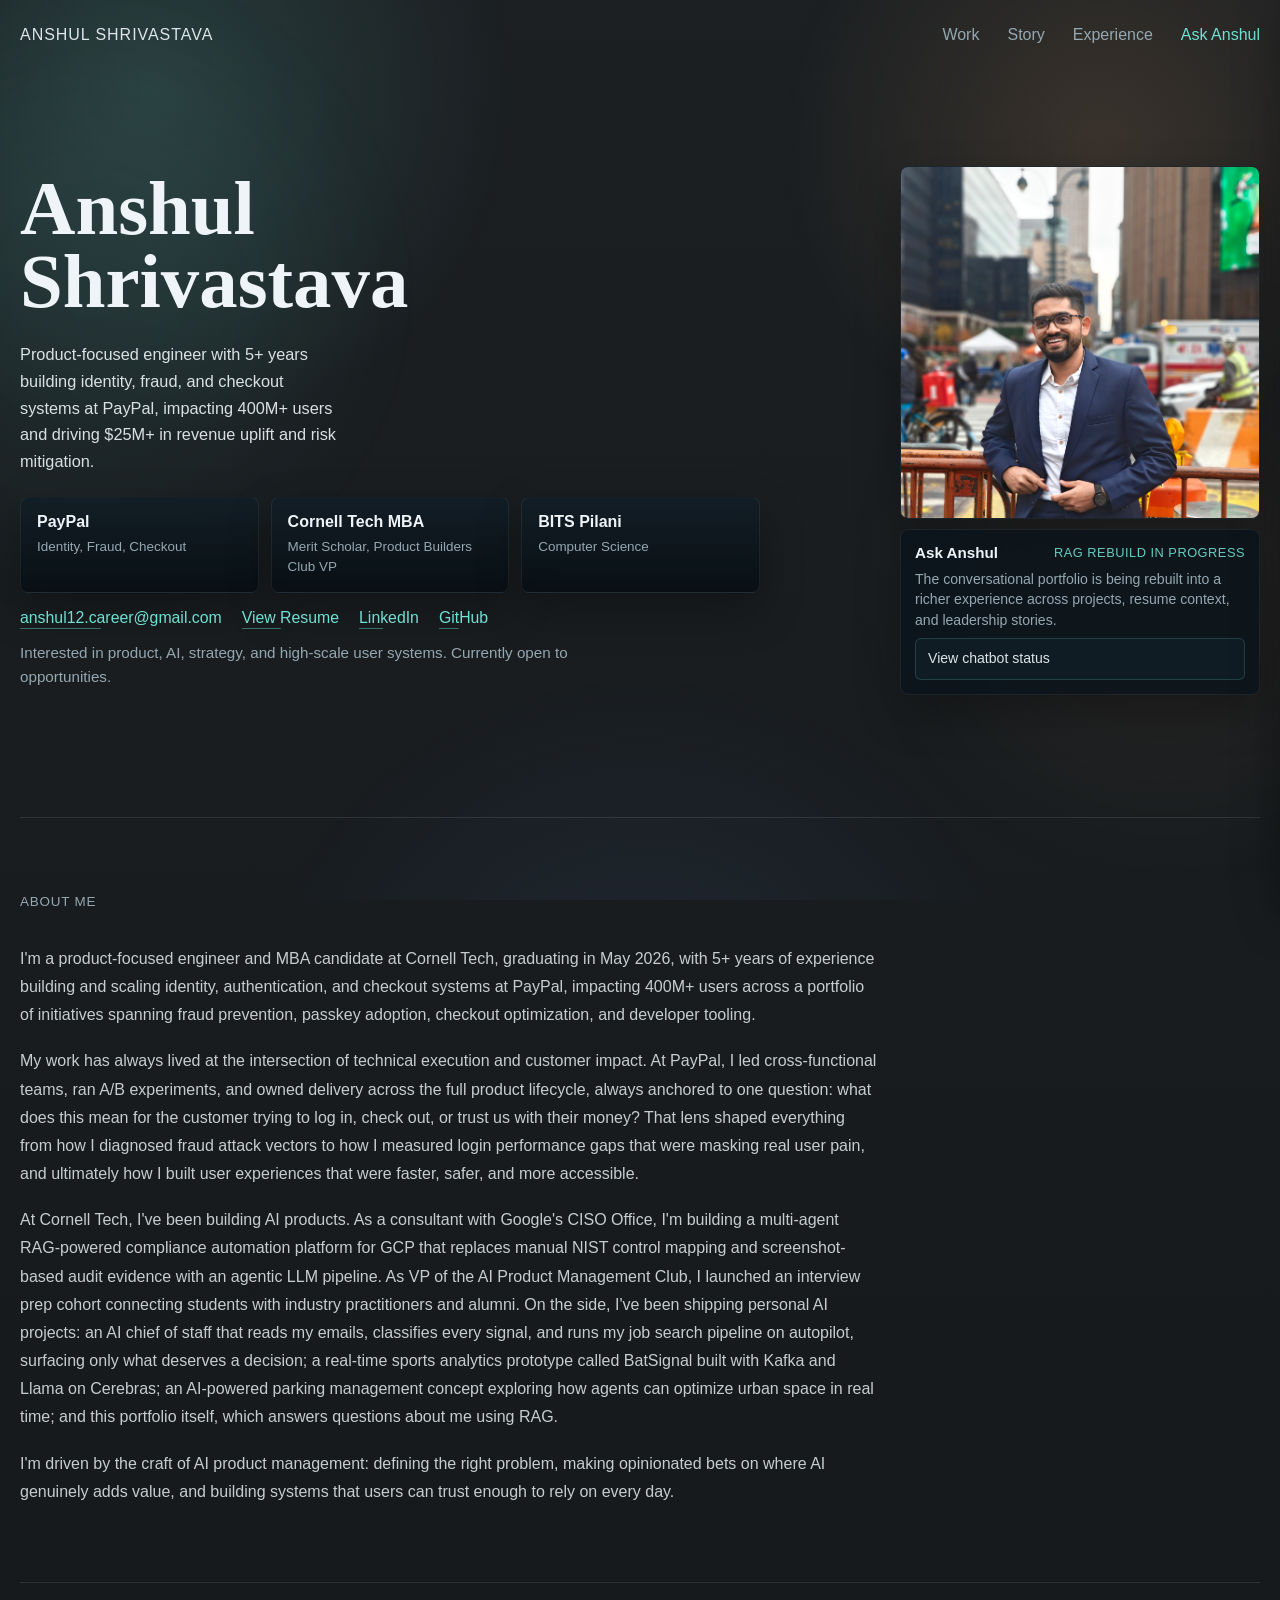
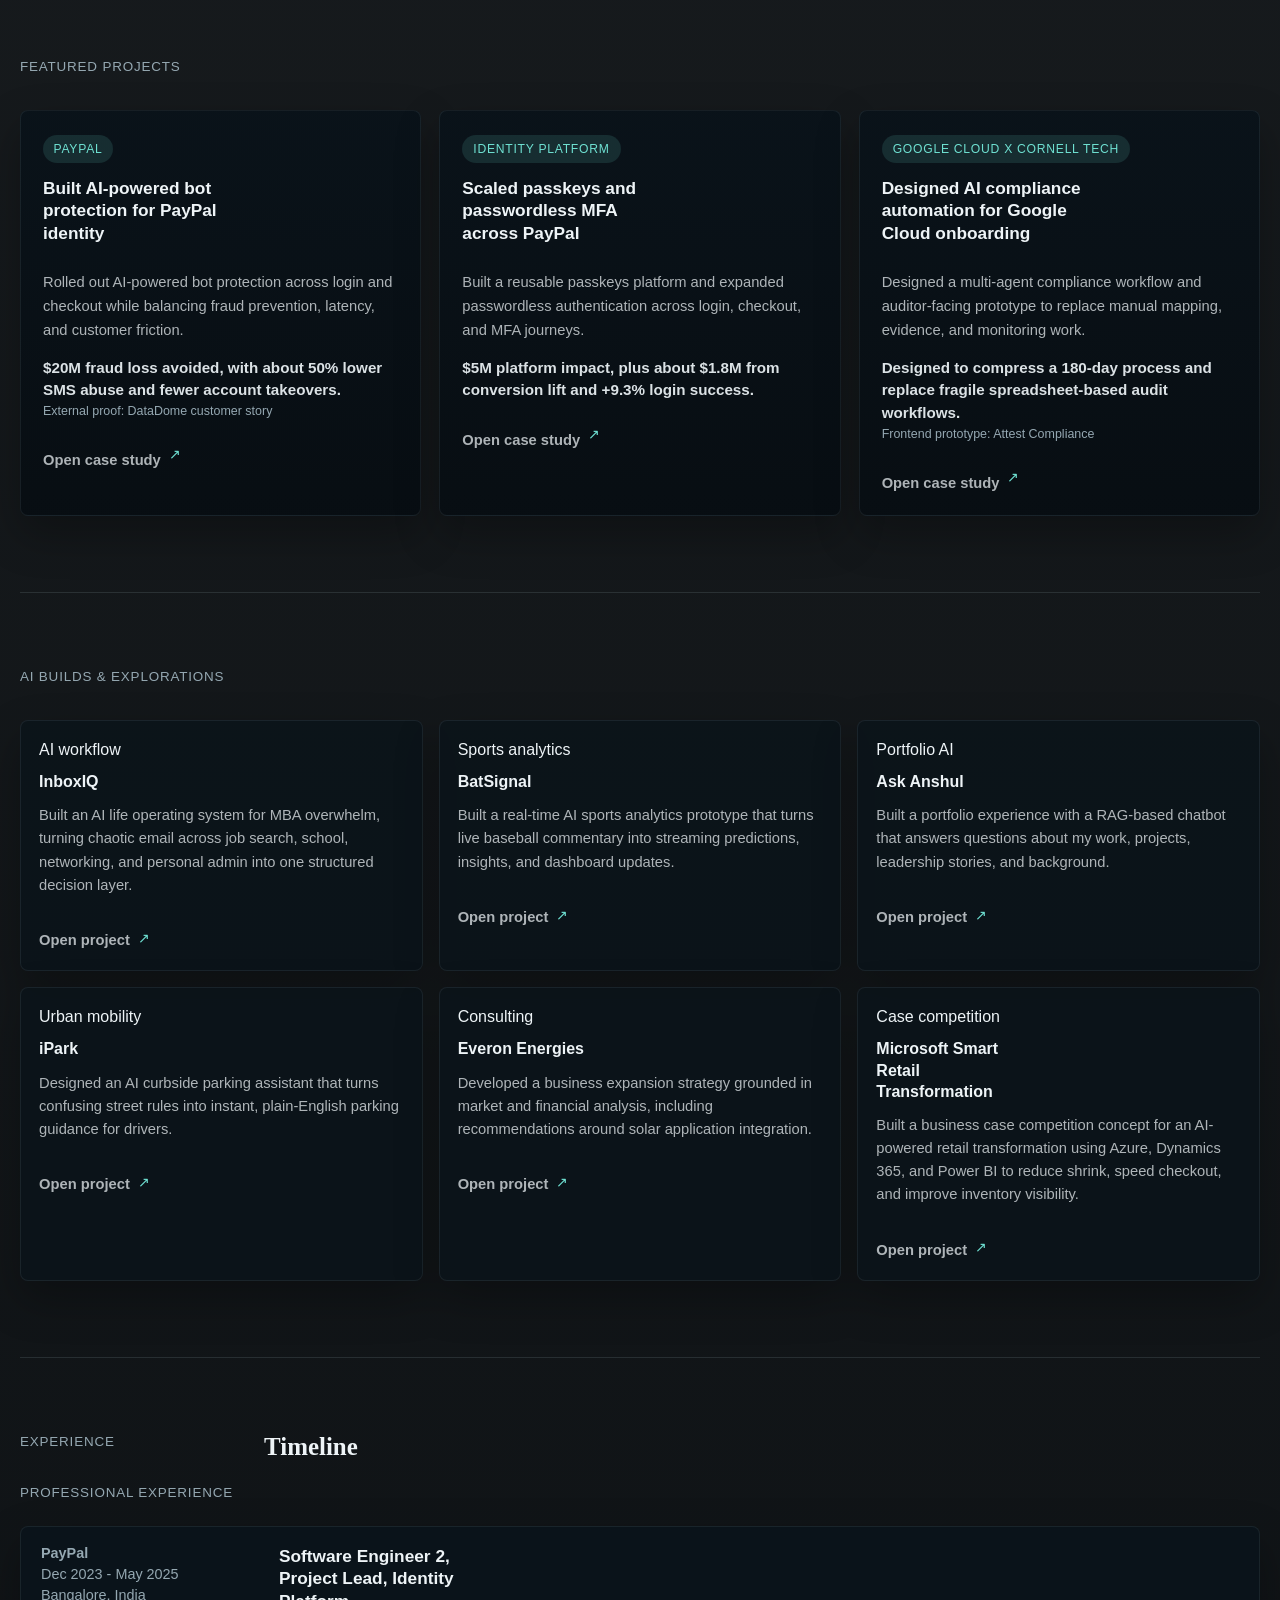
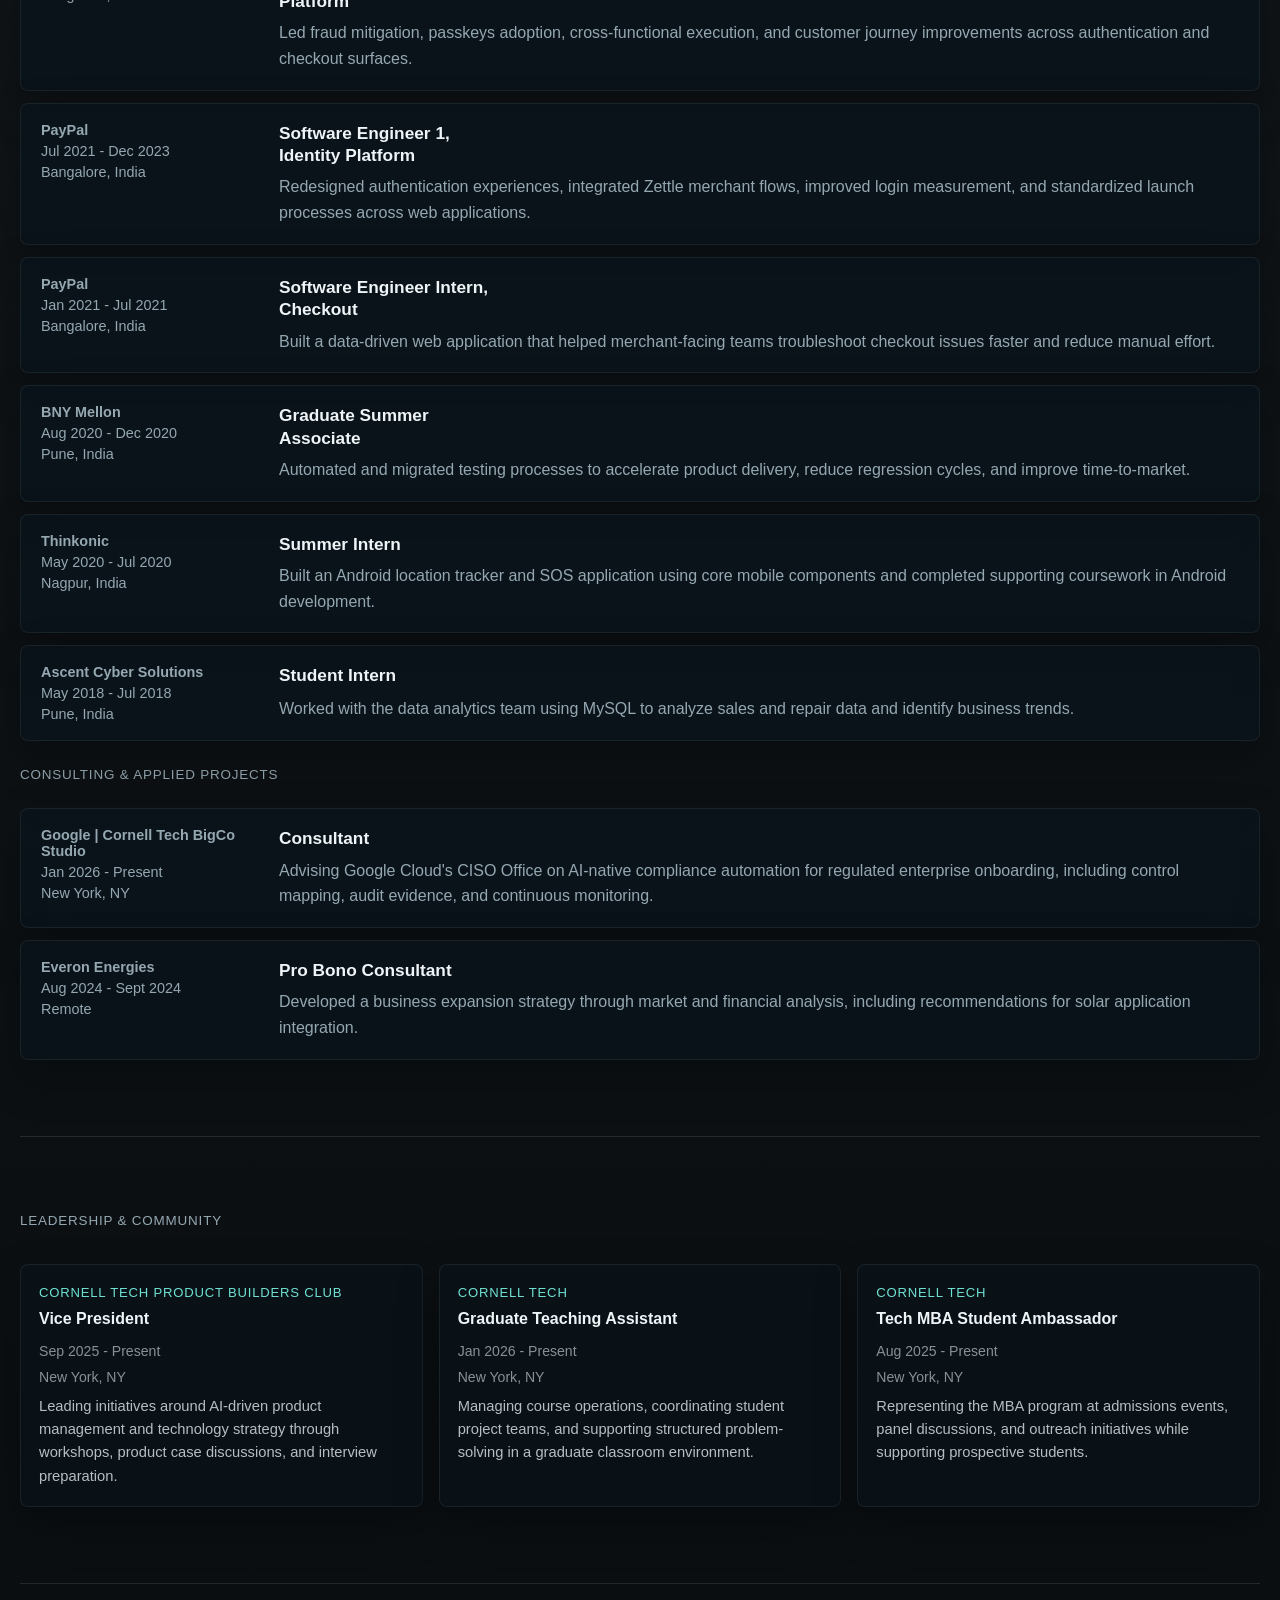
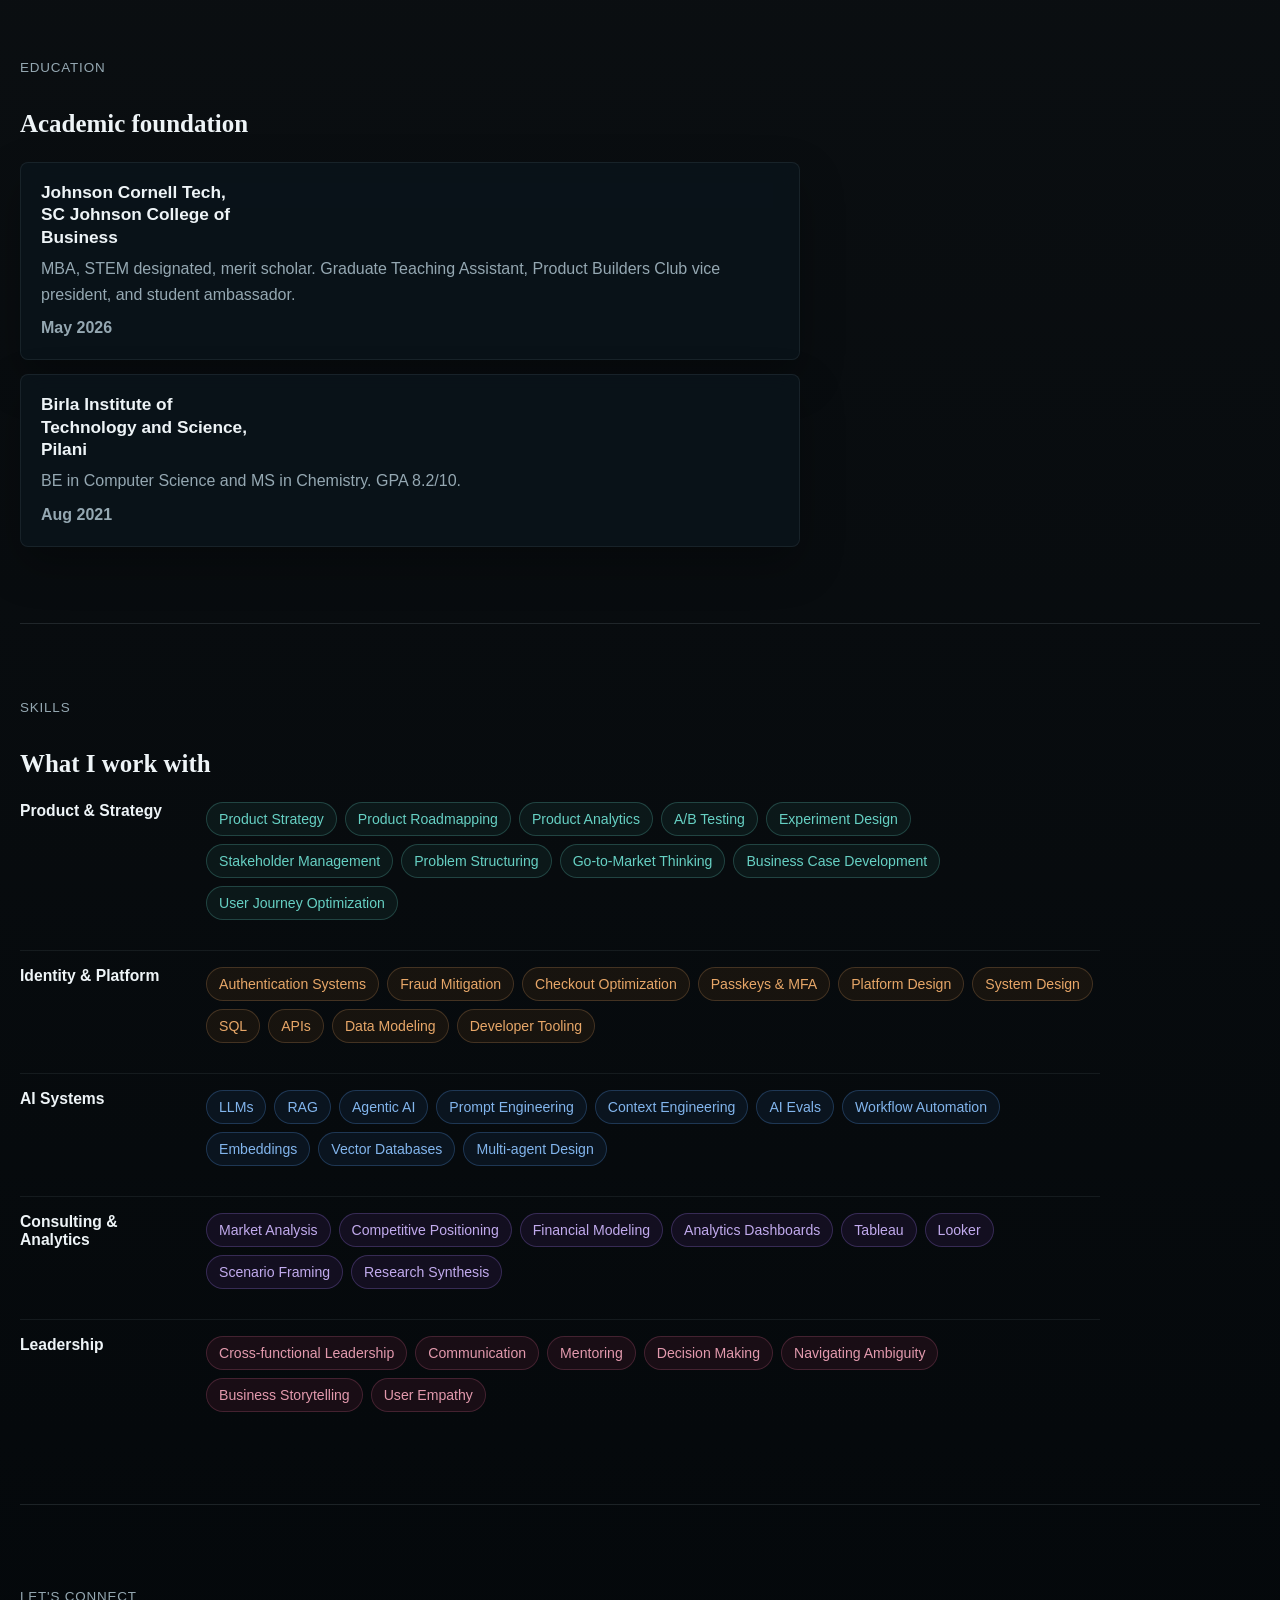
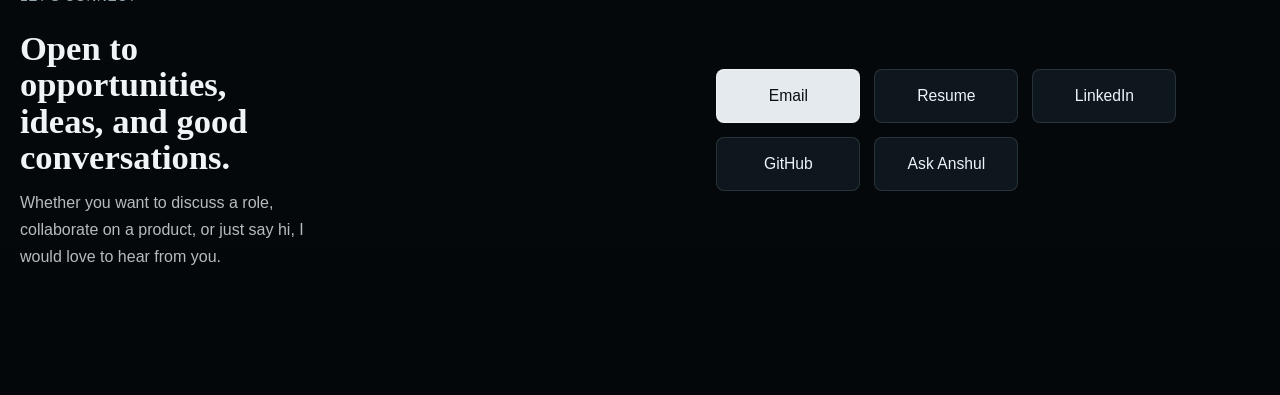
==== index.html @ 8af5fbcb "Install Vercel Web Analytics ## Vercel Web Analytics Implementation  Successfully installed and conf" ====
<!DOCTYPE html>
<html lang="en">
  <head>
    <meta charset="UTF-8" />
    <meta name="viewport" content="width=device-width, initial-scale=1.0" />
    <title>Anshul Shrivastava</title>
    <meta
      name="description"
      content="Portfolio setup for Anshul Shrivastava, featuring product-minded engineering work, case studies, and an AI-ready profile chatbot."
    />
    <link rel="stylesheet" href="./styles.css" />
    <script defer src="https://cdn.vercel-insights.com/v1/script.js"></script>
  </head>
  <body>
    <div class="ambient-glow ambient-glow-left" aria-hidden="true"></div>
    <div class="ambient-glow ambient-glow-right" aria-hidden="true"></div>
    <div class="page-shell">
      <header class="topbar">
        <div class="wordmark">Anshul Shrivastava</div>
        <nav class="topnav" aria-label="Primary">
          <a href="#work">Work</a>
          <a href="#story">Story</a>
          <a href="#experience">Experience</a>
          <button class="nav-chat-trigger" type="button" data-open-chat>Ask Anshul</button>
        </nav>
      </header>

      <main>
        <section class="hero">
          <div class="hero-copy">
            <h1>Anshul Shrivastava</h1>
            <p class="hero-summary">
              Product-focused engineer with 5+ years building identity, fraud, and checkout systems at
              PayPal, impacting 400M+ users and driving $25M+ in revenue uplift and risk mitigation.
            </p>
            <div class="hero-signals" aria-label="Key signals">
              <article class="signal-pill">
                <span class="signal-value">PayPal</span>
                <span class="signal-label">Identity, Fraud, Checkout</span>
              </article>
              <article class="signal-pill">
                <span class="signal-value">Cornell Tech MBA</span>
                <span class="signal-label">Merit Scholar, Product Builders Club VP</span>
              </article>
              <article class="signal-pill">
                <span class="signal-value">BITS Pilani</span>
                <span class="signal-label">Computer Science</span>
              </article>
            </div>
            <div class="hero-actions">
              <a class="hero-link-secondary" href="mailto:anshul12.career@gmail.com">anshul12.career@gmail.com</a>
              <a class="hero-link-secondary" href="./Anshul_Shrivastava.pdf" target="_blank" rel="noreferrer">View Resume</a>
              <a class="hero-link-secondary" href="https://www.linkedin.com/in/anshul-shrivastava-bits/" target="_blank" rel="noreferrer">LinkedIn</a>
              <a class="hero-link-secondary" href="https://github.com/anshul570" target="_blank" rel="noreferrer">GitHub</a>
            </div>
            <p class="hero-note">
              Interested in product, AI, strategy, and high-scale user systems. Currently open to
              opportunities.
            </p>
          </div>

          <div class="hero-portrait-card" aria-label="Portrait">
            <div class="hero-portrait-frame">
              <img src="./assets/anshul-hero-portrait.jpeg" alt="Portrait of Anshul Shrivastava" />
            </div>
            <div class="hero-chat-preview">
              <div class="hero-chat-preview-header">
                <span class="hero-chat-preview-title">Ask Anshul</span>
                <span class="hero-chat-preview-status">RAG rebuild in progress</span>
              </div>
              <p class="hero-chat-preview-copy">
                The conversational portfolio is being rebuilt into a richer experience across projects,
                resume context, and leadership stories.
              </p>
              <button class="hero-chat-preview-prompt" type="button" data-open-chat>
                View chatbot status
              </button>
            </div>
          </div>
        </section>

        <section class="band intro-band" id="story">
          <div class="section-heading">
            <p class="eyebrow">About Me</p>
          </div>
          <div class="about-copy">
            <p>
              I'm a product-focused engineer and MBA candidate at Cornell Tech, graduating in May 2026,
              with 5+ years of experience building and scaling identity, authentication, and checkout
              systems at PayPal, impacting 400M+ users across a portfolio of initiatives spanning fraud
              prevention, passkey adoption, checkout optimization, and developer tooling.
            </p>
            <p>
              My work has always lived at the intersection of technical execution and customer impact. At
              PayPal, I led cross-functional teams, ran A/B experiments, and owned delivery across the full
              product lifecycle, always anchored to one question: what does this mean for the customer
              trying to log in, check out, or trust us with their money? That lens shaped everything from
              how I diagnosed fraud attack vectors to how I measured login performance gaps that were
              masking real user pain, and ultimately how I built user experiences that were faster, safer,
              and more accessible.
            </p>
            <p>
              At Cornell Tech, I've been building AI products. As a consultant with Google's CISO Office,
              I'm building a multi-agent RAG-powered compliance automation platform for GCP that replaces
              manual NIST control mapping and screenshot-based audit evidence with an agentic LLM pipeline.
              As VP of the AI Product Management Club, I launched an interview prep cohort connecting
              students with industry practitioners and alumni. On the side, I've been shipping personal AI
              projects: an AI chief of staff that reads my emails, classifies every signal, and runs my job
              search pipeline on autopilot, surfacing only what deserves a decision; a real-time sports
              analytics prototype called BatSignal built with Kafka and Llama on Cerebras; an AI-powered
              parking management concept exploring how agents can optimize urban space in real time; and
              this portfolio itself, which answers questions about me using RAG.
            </p>
            <p>
              I'm driven by the craft of AI product management: defining the right problem, making
              opinionated bets on where AI genuinely adds value, and building systems that users can trust
              enough to rely on every day.
            </p>
          </div>
        </section>

        <section class="band work-band" id="work">
          <div class="section-heading">
            <p class="eyebrow">Featured Projects</p>
          </div>
          <div class="work-grid" id="featured-work"></div>
        </section>

        <section class="band explorations-band" id="explorations">
          <div class="section-heading">
            <p class="eyebrow">AI Builds & Explorations</p>
          </div>
          <div class="exploration-grid" id="exploration-projects"></div>
        </section>

        <section class="band timeline-band" id="experience">
          <div class="section-heading">
            <p class="eyebrow">Experience</p>
            <h2>Timeline</h2>
          </div>
          <div class="experience-groups">
            <div class="experience-group">
              <div class="section-heading compact experience-subheading">
                <p class="eyebrow">Professional Experience</p>
              </div>
              <div class="timeline" id="experience-list"></div>
            </div>
            <div class="experience-group">
              <div class="section-heading compact experience-subheading">
                <p class="eyebrow">Consulting & Applied Projects</p>
              </div>
              <div class="timeline" id="consulting-list"></div>
            </div>
          </div>
        </section>

        <section class="band leadership-band" id="leadership">
          <div class="section-heading compact">
            <p class="eyebrow">Leadership & Community</p>
          </div>
          <div class="leadership-grid" id="leadership-list"></div>
        </section>

        <section class="band education-band">
          <div class="section-heading compact">
            <p class="eyebrow">Education</p>
            <h2>Academic foundation</h2>
          </div>
          <div id="education-list" class="stack-list"></div>
        </section>

        <section class="band skills-band">
          <div class="section-heading compact">
            <p class="eyebrow">Skills</p>
            <h2>What I work with</h2>
          </div>
          <div id="skills-list" class="skills-board"></div>
        </section>

        <section class="band connect-band" id="connect">
          <div class="connect-shell">
            <div class="connect-copy">
              <p class="eyebrow">Let's Connect</p>
              <h2>Open to opportunities, ideas, and good conversations.</h2>
              <p>
                Whether you want to discuss a role, collaborate on a product, or just say hi, I would
                love to hear from you.
              </p>
            </div>
            <div class="connect-actions">
              <a class="connect-link connect-link-accent" href="mailto:anshul12.career@gmail.com">Email</a>
              <a class="connect-link" href="./Anshul_Shrivastava.pdf" target="_blank" rel="noreferrer">Resume</a>
              <a class="connect-link" href="https://www.linkedin.com/in/anshul-shrivastava-bits/" target="_blank" rel="noreferrer">LinkedIn</a>
              <a class="connect-link" href="https://github.com/anshul570" target="_blank" rel="noreferrer">GitHub</a>
              <button class="connect-link" type="button" data-open-chat>Ask Anshul</button>
            </div>
          </div>
        </section>
      </main>
    </div>

    <div class="chat-overlay" id="chat-overlay" hidden></div>
    <aside class="chat-drawer" id="chat-drawer" aria-hidden="true">
      <div class="chat-drawer-header">
        <div>
          <p class="eyebrow">Ask Anshul</p>
          <h2>Coming Back Soon</h2>
        </div>
        <button class="chat-close" type="button" id="chat-close" aria-label="Close chat">Close</button>
      </div>
      <p class="chat-intro">
        This portfolio chatbot is currently under maintenance while I rebuild it into a more grounded
        RAG experience across projects, resume context, and personal knowledge.
      </p>
      <div class="prompt-list drawer-prompts">
        <span class="prompt-chip prompt-chip-static">Built as a portfolio AI layer</span>
        <span class="prompt-chip prompt-chip-static">Reworking retrieval and answer quality</span>
        <span class="prompt-chip prompt-chip-static">Coming back soon</span>
      </div>
      <div class="chat-panel" aria-live="polite">
        <div class="chat-log" id="chat-log">
          <article class="chat-message assistant">
            <p>
              Ask Anshul is currently offline for a rebuild. The next version will answer questions about
              my work, projects, leadership, and career direction using a more structured RAG system.
            </p>
          </article>
          <article class="chat-message assistant secondary">
            <p>
              For now, the best way to explore is through the featured case studies, AI builds, and the
              resume link on the site.
            </p>
          </article>
        </div>
        <form id="chat-form" class="chat-form chat-form-disabled">
          <label class="sr-only" for="chat-input">Ask a question</label>
          <input
            id="chat-input"
            name="chat-input"
            type="text"
            placeholder="Chatbot temporarily unavailable"
            autocomplete="off"
            disabled
          />
          <button type="submit" disabled>Coming Soon</button>
        </form>
      </div>
    </aside>

    <script src="./content.js"></script>
    <script src="./app.js"></script>
  </body>
</html>
---- styles.css ----
:root {
  --bg: #071116;
  --bg-deep: #03070a;
  --paper: #0e171e;
  --paper-2: #121e26;
  --ink: #eef4f7;
  --muted: #95a8b2;
  --line: rgba(207, 225, 232, 0.12);
  --accent: #6fe1d2;
  --accent-2: #f4b06f;
  --accent-soft: rgba(111, 225, 210, 0.13);
  --panel: rgba(10, 20, 27, 0.82);
  --shadow: 0 18px 44px rgba(0, 0, 0, 0.28);
  --radius: 8px;
  --radius-sm: 6px;
  --serif: Georgia, "Iowan Old Style", "Palatino Linotype", "Book Antiqua", Palatino, serif;
  --sans: "Avenir Next", "Segoe UI", sans-serif;
}

* {
  box-sizing: border-box;
}

html {
  scroll-behavior: smooth;
}

body {
  margin: 0;
  font-family: var(--sans);
  color: var(--ink);
  background:
    linear-gradient(180deg, rgba(3, 7, 10, 0.9) 0%, rgba(3, 7, 10, 1) 100%);
  position: relative;
  min-height: 100vh;
}

body::before {
  content: "";
  position: fixed;
  inset: 0;
  background:
    radial-gradient(circle at 12% 10%, rgba(111, 225, 210, 0.16), transparent 26%),
    radial-gradient(circle at 86% 16%, rgba(244, 176, 111, 0.14), transparent 24%),
    radial-gradient(circle at 50% 120%, rgba(61, 93, 139, 0.22), transparent 32%);
  pointer-events: none;
  z-index: 0;
}

a {
  color: inherit;
}

button,
input {
  font: inherit;
}

button {
  border-radius: var(--radius-sm);
}

.ambient-glow {
  position: fixed;
  width: 34vw;
  height: 34vw;
  border-radius: 50%;
  filter: blur(80px);
  opacity: 0.3;
  pointer-events: none;
  z-index: 0;
}

.ambient-glow-left {
  top: 8vh;
  left: -10vw;
  background: rgba(111, 225, 210, 0.22);
}

.ambient-glow-right {
  right: -8vw;
  bottom: 12vh;
  background: rgba(244, 176, 111, 0.16);
}

.page-shell {
  width: min(1280px, calc(100vw - 40px));
  margin: 0 auto;
  padding-bottom: 48px;
  position: relative;
  z-index: 1;
}

.topbar {
  display: flex;
  justify-content: space-between;
  align-items: center;
  padding: 26px 0 18px;
}

.wordmark {
  font-size: 1rem;
  letter-spacing: 0.06em;
  text-transform: uppercase;
  color: rgba(238, 244, 247, 0.92);
}

.wordmark-link {
  text-decoration: none;
}

.topnav {
  display: flex;
  gap: 28px;
  font-size: 1rem;
  align-items: center;
}

.topnav a {
  text-decoration: none;
  color: var(--muted);
  transition: color 160ms ease;
}

.topnav a:hover,
.topnav a:focus-visible,
.nav-chat-trigger:hover,
.nav-chat-trigger:focus-visible {
  color: var(--ink);
}

.nav-chat-trigger {
  padding: 0;
  border: 0;
  background: transparent;
  color: var(--accent);
  cursor: pointer;
}

.hero {
  min-height: calc(100vh - 144px);
  display: grid;
  grid-template-columns: minmax(0, 1.08fr) minmax(280px, 0.66fr);
  gap: 48px;
  align-items: center;
  padding: 22px 0 40px;
  border-bottom: 1px solid var(--line);
}

.hero-copy h1,
.section-heading h2,
.spotlight h3 {
  font-family: var(--serif);
  font-weight: 600;
  line-height: 0.96;
  margin: 0;
}

.hero-copy h1 {
  font-size: clamp(3.45rem, 6vw, 5.55rem);
  max-width: 8.4ch;
}

.eyebrow {
  margin: 0 0 12px;
  text-transform: uppercase;
  letter-spacing: 0.06em;
  font-size: clamp(0.84rem, 0.95vw, 0.98rem);
  color: var(--muted);
}

.hero-summary {
  max-width: 35ch;
  margin: 22px 0 0;
  font-size: clamp(1.02rem, 1.14vw, 1.16rem);
  line-height: 1.64;
  color: rgba(238, 244, 247, 0.9);
}

.hero-actions {
  display: flex;
  flex-wrap: wrap;
  gap: 12px 20px;
  margin-top: 16px;
  align-items: center;
  max-width: 700px;
}

.hero-link-secondary {
  text-decoration: none;
  color: var(--accent);
  font-size: 0.99rem;
  position: relative;
  padding-bottom: 2px;
}

.hero-link-secondary::after {
  content: "";
  position: absolute;
  left: 0;
  bottom: 0;
  width: 100%;
  height: 1px;
  background: rgba(111, 225, 210, 0.42);
  transform: scaleX(0.4);
  transform-origin: left;
  transition: transform 160ms ease, background 160ms ease;
}

.hero-link-secondary:hover::after,
.hero-link-secondary:focus-visible::after {
  transform: scaleX(1);
  background: rgba(111, 225, 210, 0.9);
}

.hero-note {
  margin: 12px 0 0;
  max-width: 560px;
  color: var(--muted);
  line-height: 1.58;
  font-size: 0.95rem;
}

.hero-signals {
  display: grid;
  grid-template-columns: repeat(3, minmax(0, 1fr));
  gap: 12px;
  margin-top: 22px;
  max-width: 760px;
}

.signal-pill,
.work-card,
.timeline-item,
.stack-item,
.chat-panel,
.spotlight {
  background: var(--panel);
  backdrop-filter: blur(10px);
  border: 1px solid rgba(207, 225, 232, 0.08);
  box-shadow: var(--shadow);
  border-radius: var(--radius);
}

.signal-pill {
  padding: 15px 16px;
  display: flex;
  flex-direction: column;
  background:
    linear-gradient(180deg, rgba(18, 30, 38, 0.9), rgba(8, 15, 20, 0.94));
}

.signal-value {
  font-size: 1rem;
  color: var(--ink);
  font-weight: 600;
}

.signal-label {
  margin-top: 6px;
  font-size: 0.84rem;
  color: var(--muted);
  line-height: 1.5;
}

.hero-portrait-card {
  align-self: center;
  display: grid;
  gap: 10px;
  width: min(100%, 360px);
  justify-self: end;
}

.hero-portrait-frame {
  aspect-ratio: 1 / 0.98;
  overflow: hidden;
  background: rgba(10, 20, 27, 0.82);
  border: 1px solid rgba(207, 225, 232, 0.08);
  box-shadow: var(--shadow);
  width: 100%;
  justify-self: end;
  border-radius: var(--radius);
}

.hero-portrait-frame img {
  display: block;
  width: 100%;
  height: 100%;
  object-fit: cover;
  object-position: center 32%;
  filter: saturate(1.03) contrast(1.02) brightness(1.02);
}

.hero-chat-preview {
  padding: 14px 14px;
  background: rgba(10, 20, 27, 0.78);
  border: 1px solid rgba(207, 225, 232, 0.08);
  box-shadow: var(--shadow);
  display: grid;
  gap: 8px;
  width: 100%;
  justify-self: end;
  border-radius: var(--radius);
}

.hero-chat-preview-header {
  display: flex;
  justify-content: space-between;
  align-items: center;
  gap: 16px;
}

.hero-chat-preview-title {
  font-size: 0.95rem;
  font-weight: 600;
  color: var(--ink);
}

.hero-chat-preview-link {
  border: 0;
  background: transparent;
  color: var(--accent);
  cursor: pointer;
  font-size: 0.95rem;
}

.hero-chat-preview-status {
  color: rgba(111, 225, 210, 0.9);
  font-size: 0.8rem;
  letter-spacing: 0.04em;
  text-transform: uppercase;
}

.hero-chat-preview-copy {
  margin: 0;
  color: var(--muted);
  line-height: 1.45;
  font-size: 0.88rem;
}

.hero-chat-preview-prompt {
  text-align: left;
  border: 1px solid rgba(111, 225, 210, 0.18);
  background: rgba(18, 30, 38, 0.92);
  color: rgba(238, 244, 247, 0.92);
  padding: 10px 12px;
  cursor: pointer;
  font-size: 0.88rem;
  line-height: 1.4;
  border-radius: var(--radius-sm);
}

.band {
  padding: 76px 0;
  border-bottom: 1px solid var(--line);
}

.section-heading {
  display: grid;
  grid-template-columns: 220px 1fr;
  gap: 24px;
  align-items: end;
  margin-bottom: 24px;
}

.section-heading h2 {
  font-size: clamp(1.55rem, 1.95vw, 2.1rem);
  line-height: 1.08;
  max-width: 24ch;
}

.section-heading.compact {
  grid-template-columns: 1fr;
}

.about-copy {
  max-width: 860px;
  display: grid;
  gap: 18px;
}

.about-copy p,
.chat-intro,
.spotlight p {
  margin: 0;
  font-size: 1rem;
  line-height: 1.76;
  color: rgba(238, 244, 247, 0.82);
}

.work-grid {
  display: grid;
  grid-template-columns: repeat(3, minmax(0, 1fr));
  gap: 18px;
}

.exploration-grid {
  display: grid;
  grid-template-columns: repeat(3, minmax(0, 1fr));
  gap: 16px;
}

.leadership-grid {
  display: grid;
  grid-template-columns: repeat(3, minmax(0, 1fr));
  gap: 16px;
}

.work-card {
  padding: 24px 22px 20px;
  min-height: 296px;
  display: grid;
  grid-template-rows: auto auto 1fr auto auto;
  align-content: start;
  cursor: pointer;
  transition: transform 160ms ease, border-color 160ms ease, background 160ms ease;
  text-decoration: none;
  background: linear-gradient(180deg, rgba(10, 19, 26, 0.98), rgba(8, 14, 19, 0.98));
  position: relative;
}

.work-card:hover,
.work-card:focus-visible {
  transform: translateY(-2px);
  border-color: rgba(111, 225, 210, 0.28);
  background: linear-gradient(180deg, rgba(13, 24, 31, 0.98), rgba(9, 17, 23, 0.98));
  outline: none;
}

.work-card::after,
.exploration-card::after {
  content: "";
  position: absolute;
  inset: 0;
  border: 1px solid rgba(111, 225, 210, 0);
  border-radius: inherit;
  transition: border-color 160ms ease;
  pointer-events: none;
}

.work-card:hover::after,
.work-card:focus-visible::after,
.exploration-card:hover::after,
.exploration-card:focus-visible::after {
  border-color: rgba(111, 225, 210, 0.22);
}

.work-card h3,
.stack-item h3,
.timeline-item h3 {
  margin: 0;
  font-size: 1.08rem;
  line-height: 1.3;
  max-width: 22ch;
}

.work-card > div:first-child {
  display: grid;
  gap: 14px;
}

.work-card > div:last-child {
  display: grid;
  gap: 0;
  margin-top: 14px;
}

.work-card p,
.timeline-item p,
.stack-item p {
  margin: 0;
  line-height: 1.6;
  color: var(--muted);
}

.work-card > div:last-child p:first-child {
  font-size: 0.92rem;
  line-height: 1.64;
  color: rgba(238, 244, 247, 0.72);
  margin-top: 12px;
}

.work-card > div:last-child p strong {
  display: block;
  color: rgba(238, 244, 247, 0.92);
  font-size: 0.95rem;
  line-height: 1.5;
  font-weight: 600;
  margin-top: 14px;
}

.work-card .work-tag,
.spotlight-label {
  display: inline-flex;
  align-items: center;
  width: fit-content;
  padding: 7px 11px;
  background: var(--accent-soft);
  color: var(--accent);
  font-size: 0.76rem;
  text-transform: uppercase;
  letter-spacing: 0.06em;
  border-radius: 999px;
}

.work-cta {
  color: var(--accent);
  font-size: 0.84rem;
  font-weight: 600;
  margin-top: 0;
}

.work-cta-row {
  margin-top: 14px;
  display: inline-flex;
  align-items: center;
  gap: 8px;
  width: fit-content;
}

.work-cta-arrow {
  color: var(--accent);
  font-size: 0.86rem;
  transform: translateX(0);
  transition: transform 160ms ease;
}

.work-proof {
  font-size: 0.78rem;
  color: rgba(238, 244, 247, 0.5);
  line-height: 1.4;
  margin-top: 10px;
}

.exploration-card {
  padding: 20px 18px 18px;
  min-height: 208px;
  display: grid;
  align-content: start;
  gap: 12px;
  background: rgba(10, 19, 26, 0.74);
  border: 1px solid rgba(207, 225, 232, 0.08);
  box-shadow: var(--shadow);
  text-decoration: none;
  transition: transform 160ms ease, border-color 160ms ease, background 160ms ease;
  border-radius: var(--radius);
  position: relative;
}

.leadership-card {
  padding: 20px 18px 18px;
  min-height: 196px;
  display: grid;
  align-content: start;
  gap: 10px;
  background: rgba(10, 19, 26, 0.74);
  border: 1px solid rgba(207, 225, 232, 0.08);
  box-shadow: var(--shadow);
  border-radius: var(--radius);
}

.leadership-card-top {
  display: grid;
  gap: 14px;
}

.leadership-org,
.leadership-period,
.leadership-location,
.leadership-summary {
  margin: 0;
}

.leadership-org {
  color: var(--accent);
  font-size: 0.82rem;
  letter-spacing: 0.06em;
  text-transform: uppercase;
}

.leadership-card h3 {
  margin: 8px 0 0;
  font-size: 1rem;
  line-height: 1.34;
  color: var(--ink);
}

.leadership-period,
.leadership-location {
  font-size: 0.88rem;
  color: rgba(238, 244, 247, 0.56);
}

.leadership-summary {
  color: rgba(238, 244, 247, 0.76);
  font-size: 0.92rem;
  line-height: 1.58;
}

.exploration-card:hover,
.exploration-card:focus-visible {
  transform: translateY(-2px);
  border-color: rgba(111, 225, 210, 0.22);
  background: rgba(12, 22, 29, 0.9);
  outline: none;
}

.work-card:hover .work-cta-arrow,
.work-card:focus-visible .work-cta-arrow,
.exploration-card:hover .work-cta-arrow,
.exploration-card:focus-visible .work-cta-arrow {
  transform: translateX(3px);
}

.exploration-card h3 {
  margin: 0;
  font-size: 1rem;
  line-height: 1.32;
  max-width: 18ch;
}

.exploration-card p {
  margin: 0;
  color: rgba(238, 244, 247, 0.72);
  font-size: 0.92rem;
  line-height: 1.58;
}

.exploration-card .work-cta {
  margin-top: 6px;
}

.spotlight {
  padding: 24px;
  display: grid;
  grid-template-columns: 280px 1fr;
  gap: 28px;
  align-items: start;
}

.spotlight-copy {
  display: grid;
  gap: 18px;
}

.spotlight h3 {
  font-size: 1.9rem;
  margin-top: 12px;
}

.spotlight-list {
  margin: 0;
  padding-left: 18px;
  display: grid;
  gap: 10px;
  color: rgba(238, 244, 247, 0.84);
  line-height: 1.65;
}

.spotlight-outcome {
  padding-top: 2px;
  font-weight: 600;
  color: rgba(238, 244, 247, 0.92);
}

.project-hero {
  display: grid;
  grid-template-columns: minmax(0, 1.16fr) minmax(320px, 0.84fr);
  gap: 34px;
  align-items: start;
  padding: 22px 0 12px;
}

.project-hero-copy {
  max-width: none;
}

.project-hero-side {
  padding-top: 62px;
}

.project-side-kicker {
  margin: 0 0 12px;
  font-size: 0.82rem;
  text-transform: uppercase;
  letter-spacing: 0.06em;
  color: var(--muted);
}

.project-back-link {
  display: inline-flex;
  align-items: center;
  gap: 8px;
  margin-bottom: 18px;
  color: rgba(238, 244, 247, 0.86);
  text-decoration: none;
  font-size: 0.88rem;
  line-height: 1;
  padding: 10px 14px;
  border: 1px solid rgba(207, 225, 232, 0.12);
  background: rgba(10, 20, 27, 0.68);
  width: fit-content;
  transition: border-color 160ms ease, color 160ms ease, background 160ms ease;
}

.project-back-link:hover,
.project-back-link:focus-visible {
  color: var(--accent);
  border-color: rgba(111, 225, 210, 0.24);
  background: rgba(13, 24, 31, 0.88);
}

.project-hero h1 {
  margin: 0;
  font-family: var(--serif);
  font-size: clamp(2.2rem, 3.6vw, 3.3rem);
  line-height: 0.98;
  max-width: 11ch;
}

.project-summary {
  margin: 16px 0 0;
  max-width: 48ch;
  font-size: clamp(1rem, 1.12vw, 1.14rem);
  line-height: 1.56;
  color: rgba(238, 244, 247, 0.9);
}

.project-impact {
  margin: 12px 0 0;
  color: var(--accent);
  font-size: 0.9rem;
  line-height: 1.45;
  max-width: 56ch;
}

.project-proof-link {
  display: inline-flex;
  align-items: center;
  gap: 8px;
  margin-top: 12px;
  color: var(--accent);
  text-decoration: none;
  font-size: 0.84rem;
  line-height: 1.3;
  padding: 9px 12px;
  border: 1px solid rgba(111, 225, 210, 0.22);
  background: rgba(13, 24, 31, 0.78);
  width: fit-content;
}

.project-proof-link:hover,
.project-proof-link:focus-visible {
  color: var(--ink);
  border-color: rgba(111, 225, 210, 0.45);
  background: rgba(15, 28, 36, 0.92);
}

.project-proof-link::after {
  content: "↗";
  font-size: 0.9em;
}

.project-metrics {
  display: grid;
  grid-template-columns: 1fr;
  gap: 12px;
  margin: 0;
}

.project-metric-card {
  padding: 16px 16px 14px;
  background: rgba(10, 20, 27, 0.8);
  border: 1px solid rgba(207, 225, 232, 0.08);
  box-shadow: var(--shadow);
  display: grid;
  gap: 6px;
  min-height: 108px;
}

.project-metric-card strong {
  font-family: var(--serif);
  font-size: clamp(1.5rem, 2.4vw, 2rem);
  line-height: 1.02;
  color: var(--ink);
}

.project-metric-card span {
  color: var(--muted);
  line-height: 1.45;
  font-size: 0.86rem;
}

.project-detail-band {
  padding-top: 20px;
}

.project-detail-grid {
  display: grid;
  grid-template-columns: 180px minmax(0, 1fr);
  gap: 24px;
  align-items: start;
}

.project-sidebar {
  display: grid;
  gap: 10px;
  position: sticky;
  top: 28px;
}

.project-side-label {
  margin: 0;
  text-transform: uppercase;
  letter-spacing: 0.06em;
  font-size: 0.82rem;
  color: var(--muted);
}

.project-sidebar h2 {
  margin: 0;
  font-family: var(--serif);
  font-size: clamp(1.45rem, 2vw, 2.05rem);
  line-height: 1.08;
}

.project-story {
  padding: 30px 30px 28px;
  background: var(--panel);
  backdrop-filter: blur(10px);
  border: 1px solid rgba(207, 225, 232, 0.08);
  box-shadow: var(--shadow);
  display: grid;
  gap: 24px;
}

.project-story p {
  margin: 0;
  line-height: 1.68;
  color: rgba(238, 244, 247, 0.84);
}

.project-lead {
  font-size: 1.08rem;
  line-height: 1.7;
  color: rgba(238, 244, 247, 0.92);
  max-width: none;
}

.project-sections {
  display: grid;
  gap: 20px;
}

.project-section-block {
  display: grid;
  gap: 10px;
  padding: 18px 18px 16px;
  border: 1px solid rgba(207, 225, 232, 0.08);
  background: rgba(8, 16, 22, 0.46);
}

.project-section-heading {
  display: flex;
  align-items: center;
  gap: 12px;
}

.project-section-index {
  display: inline-flex;
  align-items: center;
  justify-content: center;
  min-width: 34px;
  height: 34px;
  padding: 0 10px;
  border: 1px solid rgba(111, 225, 210, 0.22);
  background: rgba(111, 225, 210, 0.08);
  color: var(--accent);
  font-size: 0.78rem;
  letter-spacing: 0.06em;
  font-weight: 600;
}

.project-section-block h3 {
  margin: 0;
  font-size: 1rem;
  letter-spacing: 0;
  color: var(--ink);
}

.project-mini-label {
  margin: 0 0 10px;
  font-size: 0.82rem;
  text-transform: uppercase;
  letter-spacing: 0.06em;
  color: var(--ink);
}

.project-section-block p {
  font-size: 0.98rem;
  color: rgba(238, 244, 247, 0.8);
}

.project-summary-block {
  display: grid;
  gap: 0;
  padding-top: 6px;
  border-top: 1px solid rgba(207, 225, 232, 0.08);
}

.spotlight-list {
  padding-left: 20px;
}

.spotlight-list li::marker {
  color: var(--accent);
}

.spotlight-outcome {
  font-size: 1rem;
  line-height: 1.65;
}

.timeline {
  display: grid;
  gap: 12px;
}

.experience-groups {
  display: grid;
  gap: 26px;
}

.experience-group {
  display: grid;
  gap: 14px;
}

.experience-subheading {
  margin-bottom: 0;
}

.timeline-item {
  padding: 18px 20px;
  display: grid;
  grid-template-columns: 220px 1fr;
  gap: 18px;
}

.timeline-meta {
  display: flex;
  flex-direction: column;
  gap: 5px;
  color: var(--muted);
  font-size: 0.9rem;
}

.timeline-summary {
  display: grid;
  gap: 8px;
}

.stack-list {
  display: grid;
  gap: 14px;
}

.stack-item {
  padding: 18px 20px;
  display: grid;
  gap: 8px;
  max-width: 780px;
}

.skills-board {
  display: grid;
  gap: 14px;
  max-width: 1080px;
}

.skills-group {
  display: grid;
  grid-template-columns: 168px 1fr;
  gap: 18px;
  padding: 16px 0;
  border-top: 1px solid rgba(207, 225, 232, 0.08);
}

.skills-group:first-child {
  padding-top: 0;
  border-top: 0;
}

.skills-group-heading h3 {
  margin: 0;
  font-size: 0.98rem;
  color: var(--ink);
}

.skills-tags {
  display: flex;
  flex-wrap: wrap;
  gap: 8px;
}

.skills-tags span,
.prompt-chip {
  border: 1px solid rgba(207, 225, 232, 0.12);
  background: rgba(18, 30, 38, 0.9);
  padding: 8px 12px;
  font-size: 0.88rem;
  color: rgba(238, 244, 247, 0.88);
  border-radius: 999px;
}

.skills-group-product .skills-tags span {
  border-color: rgba(111, 225, 210, 0.22);
  color: rgba(111, 225, 210, 0.92);
  background: rgba(19, 42, 41, 0.44);
}

.skills-group-technical .skills-tags span {
  border-color: rgba(244, 176, 111, 0.2);
  color: rgba(244, 176, 111, 0.94);
  background: rgba(48, 34, 17, 0.42);
}

.skills-group-leadership .skills-tags span {
  border-color: rgba(224, 112, 145, 0.22);
  color: rgba(244, 166, 187, 0.92);
  background: rgba(56, 20, 35, 0.4);
}

.skills-group-ai .skills-tags span {
  border-color: rgba(98, 169, 255, 0.24);
  color: rgba(141, 195, 255, 0.92);
  background: rgba(18, 34, 56, 0.44);
}

.skills-group-consulting .skills-tags span {
  border-color: rgba(173, 134, 255, 0.24);
  color: rgba(208, 184, 255, 0.92);
  background: rgba(42, 24, 64, 0.4);
}

.connect-band {
  border-bottom: 0;
}

.connect-shell {
  display: grid;
  grid-template-columns: minmax(0, 1.1fr) minmax(320px, 0.9fr);
  gap: 32px;
  align-items: center;
  padding: 8px 0 0;
}

.connect-copy {
  display: grid;
  gap: 14px;
}

.connect-copy h2 {
  margin: 0;
  font-family: var(--serif);
  font-size: clamp(1.9rem, 2.7vw, 2.7rem);
  line-height: 1.06;
  max-width: 16ch;
}

.connect-copy p:last-child {
  margin: 0;
  max-width: 34ch;
  font-size: 1rem;
  line-height: 1.68;
  color: rgba(238, 244, 247, 0.76);
}

.connect-actions {
  display: flex;
  flex-wrap: wrap;
  gap: 14px;
  justify-content: flex-start;
  align-items: center;
}

.connect-link {
  display: inline-flex;
  align-items: center;
  justify-content: center;
  min-width: 144px;
  min-height: 54px;
  padding: 14px 18px;
  border: 1px solid rgba(207, 225, 232, 0.14);
  background: rgba(18, 30, 38, 0.72);
  color: var(--ink);
  text-decoration: none;
  cursor: pointer;
  font-size: 0.98rem;
  border-radius: var(--radius);
  transition: border-color 160ms ease, background 160ms ease, color 160ms ease, transform 160ms ease;
}

.connect-link-accent {
  background: rgba(238, 244, 247, 0.96);
  color: #071116;
  border-color: rgba(238, 244, 247, 0.96);
}

.connect-link:hover,
.connect-link:focus-visible {
  border-color: rgba(111, 225, 210, 0.26);
  color: var(--accent);
  transform: translateY(-1px);
  background: rgba(20, 34, 43, 0.88);
}

.connect-link-accent:hover,
.connect-link-accent:focus-visible {
  color: #071116;
  border-color: rgba(238, 244, 247, 0.96);
}

.prompt-list {
  display: flex;
  flex-wrap: wrap;
  gap: 10px;
}

.prompt-chip {
  cursor: pointer;
}

.prompt-chip-static {
  cursor: default;
  color: rgba(238, 244, 247, 0.66);
}

.chat-panel {
  min-height: 420px;
  display: grid;
  grid-template-rows: 1fr auto;
  overflow: hidden;
  background:
    linear-gradient(180deg, rgba(15, 26, 33, 0.95), rgba(8, 14, 19, 0.98));
}

.chat-log {
  padding: 18px;
  display: grid;
  gap: 12px;
  align-content: start;
}

.chat-message {
  max-width: 85%;
  padding: 14px 16px;
  line-height: 1.6;
}

.chat-message p {
  margin: 0;
}

.chat-message.assistant {
  background: rgba(20, 33, 42, 0.95);
}

.chat-message.assistant.secondary {
  background: rgba(15, 25, 32, 0.72);
  color: rgba(238, 244, 247, 0.8);
}

.chat-message.user {
  justify-self: end;
  background: rgba(111, 225, 210, 0.14);
}

.chat-form {
  display: grid;
  grid-template-columns: 1fr auto;
  gap: 10px;
  padding: 18px;
  border-top: 1px solid var(--line);
}

.chat-form-disabled input,
.chat-form-disabled button {
  opacity: 0.72;
  cursor: not-allowed;
}

.chat-form input {
  min-width: 0;
  padding: 14px 16px;
  border: 1px solid rgba(207, 225, 232, 0.14);
  background: rgba(5, 10, 14, 0.88);
  color: var(--ink);
}

.chat-form button {
  padding: 14px 18px;
  border: none;
  background: var(--accent);
  color: #062126;
  cursor: pointer;
}

.chat-overlay {
  position: fixed;
  inset: 0;
  background: rgba(2, 5, 7, 0.56);
  z-index: 39;
}

.chat-drawer {
  position: fixed;
  top: 0;
  right: 0;
  width: min(460px, 100vw);
  height: 100vh;
  padding: 24px;
  background: rgba(6, 11, 15, 0.98);
  border-left: 1px solid rgba(207, 225, 232, 0.12);
  box-shadow: var(--shadow);
  z-index: 40;
  display: grid;
  grid-template-rows: auto auto auto 1fr;
  gap: 18px;
  transform: translateX(100%);
  transition: transform 180ms ease;
}

.chat-drawer.is-open {
  transform: translateX(0);
}

.chat-drawer-header {
  display: flex;
  justify-content: space-between;
  gap: 16px;
  align-items: start;
}

.chat-drawer-header h2 {
  margin: 0;
  font-family: var(--serif);
  font-size: 2rem;
}

.chat-close {
  border: 1px solid rgba(207, 225, 232, 0.12);
  background: rgba(20, 33, 42, 0.96);
  color: var(--ink);
  padding: 10px 12px;
  cursor: pointer;
  border-radius: var(--radius-sm);
}

.sr-only {
  position: absolute;
  width: 1px;
  height: 1px;
  padding: 0;
  margin: -1px;
  overflow: hidden;
  clip: rect(0, 0, 0, 0);
  white-space: nowrap;
  border: 0;
}

@media (max-width: 1080px) {
  .hero,
  .connect-shell,
  .spotlight,
  .section-heading,
  .project-detail-grid {
    grid-template-columns: 1fr;
  }

  .project-hero {
    grid-template-columns: 1fr;
    gap: 18px;
  }

  .project-hero-side {
    padding-top: 0;
  }

  .project-sidebar {
    position: static;
  }

  .project-metrics {
    grid-template-columns: 1fr;
  }

  .hero {
    gap: 24px;
  }

  .hero-signals {
    grid-template-columns: repeat(3, minmax(0, 1fr));
  }

  .work-grid {
    grid-template-columns: 1fr;
  }

  .exploration-grid {
    grid-template-columns: 1fr;
  }

  .leadership-grid {
    grid-template-columns: 1fr;
  }

  .timeline-item {
    grid-template-columns: 1fr;
  }

  .hero {
    min-height: auto;
  }

  .skills-group {
    grid-template-columns: 1fr;
    gap: 12px;
  }
}

@media (max-width: 720px) {
  .page-shell {
    width: min(100vw - 24px, 1280px);
  }

  .topbar {
    flex-direction: column;
    align-items: flex-start;
    gap: 12px;
  }

  .topnav {
    gap: 20px;
    flex-wrap: wrap;
  }

  .hero {
    padding-top: 18px;
  }

  .hero-copy h1 {
    font-size: clamp(3.2rem, 15vw, 4.8rem);
  }

  .hero-signals {
    grid-template-columns: 1fr;
  }

  .hero-portrait-frame {
    max-width: 100%;
    aspect-ratio: 1 / 1;
  }

  .hero-chat-preview {
    max-width: 100%;
  }

  .band {
    padding: 56px 0;
  }
}
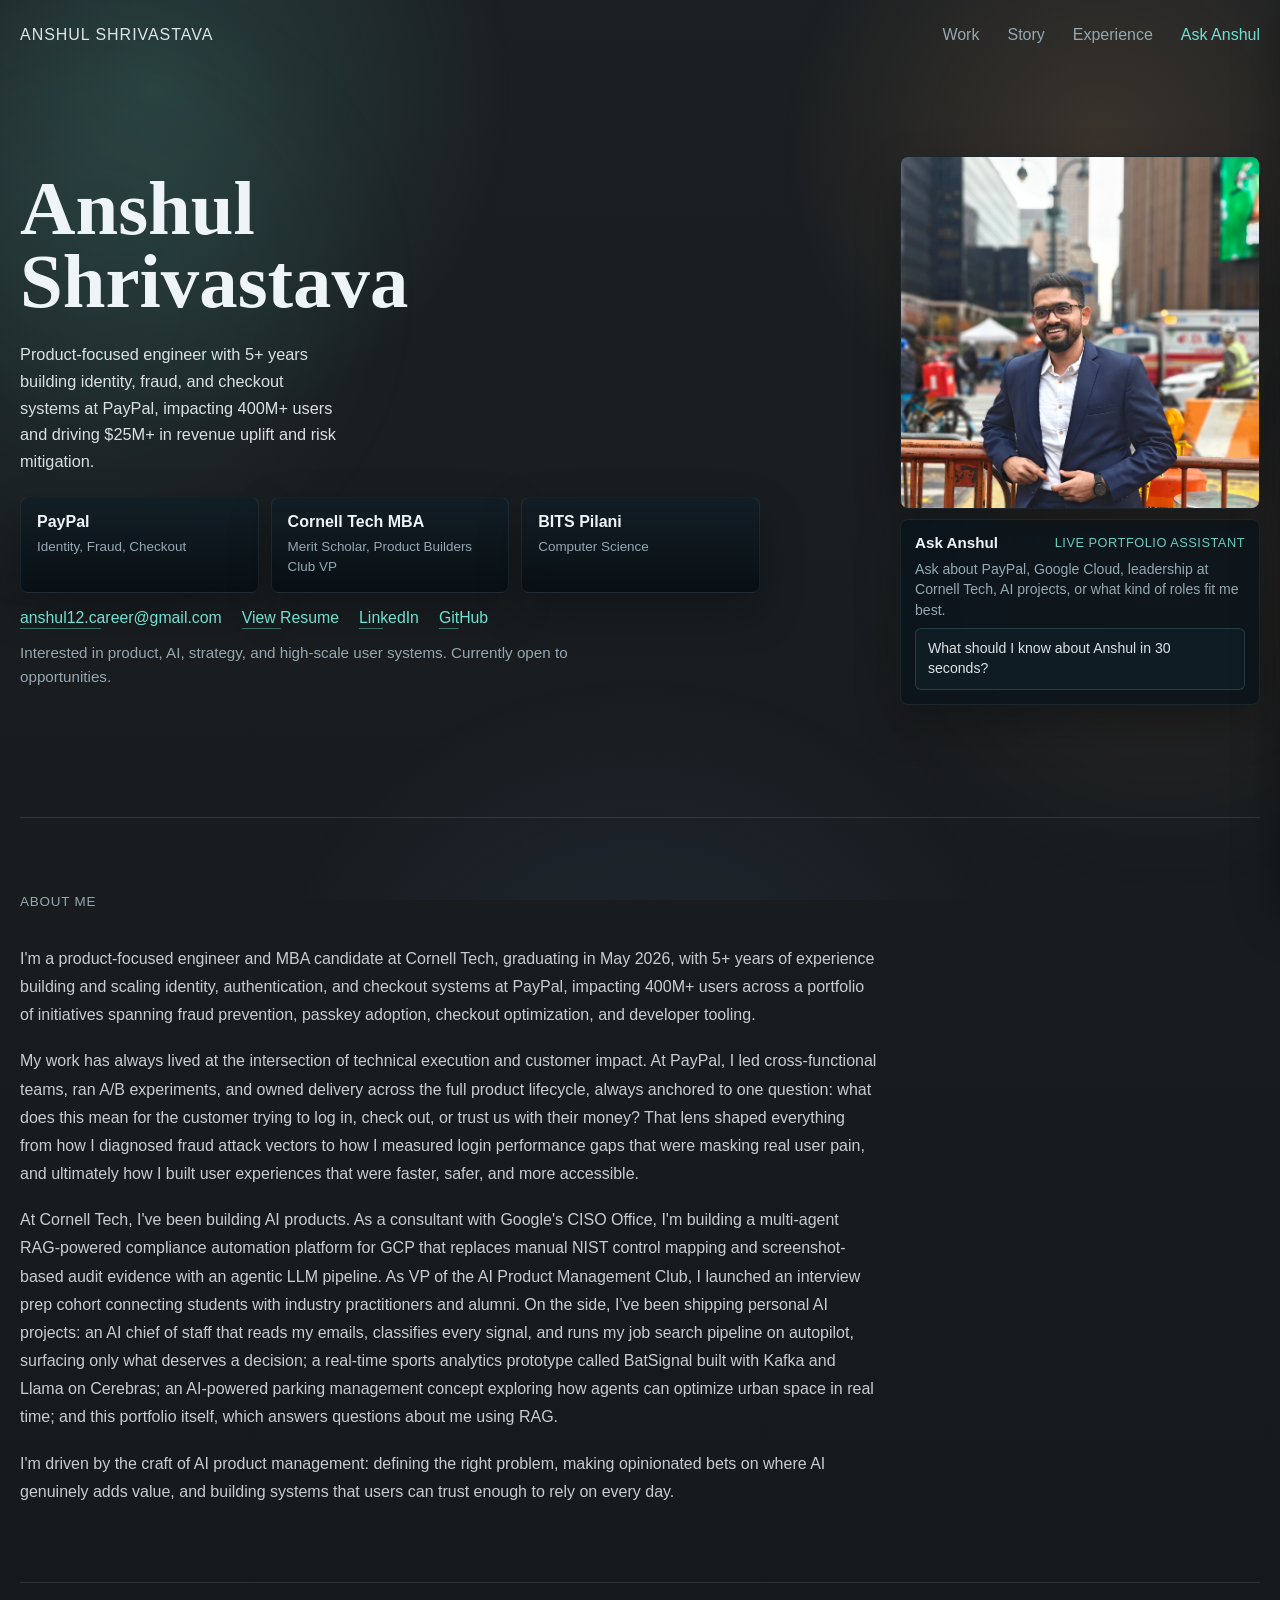
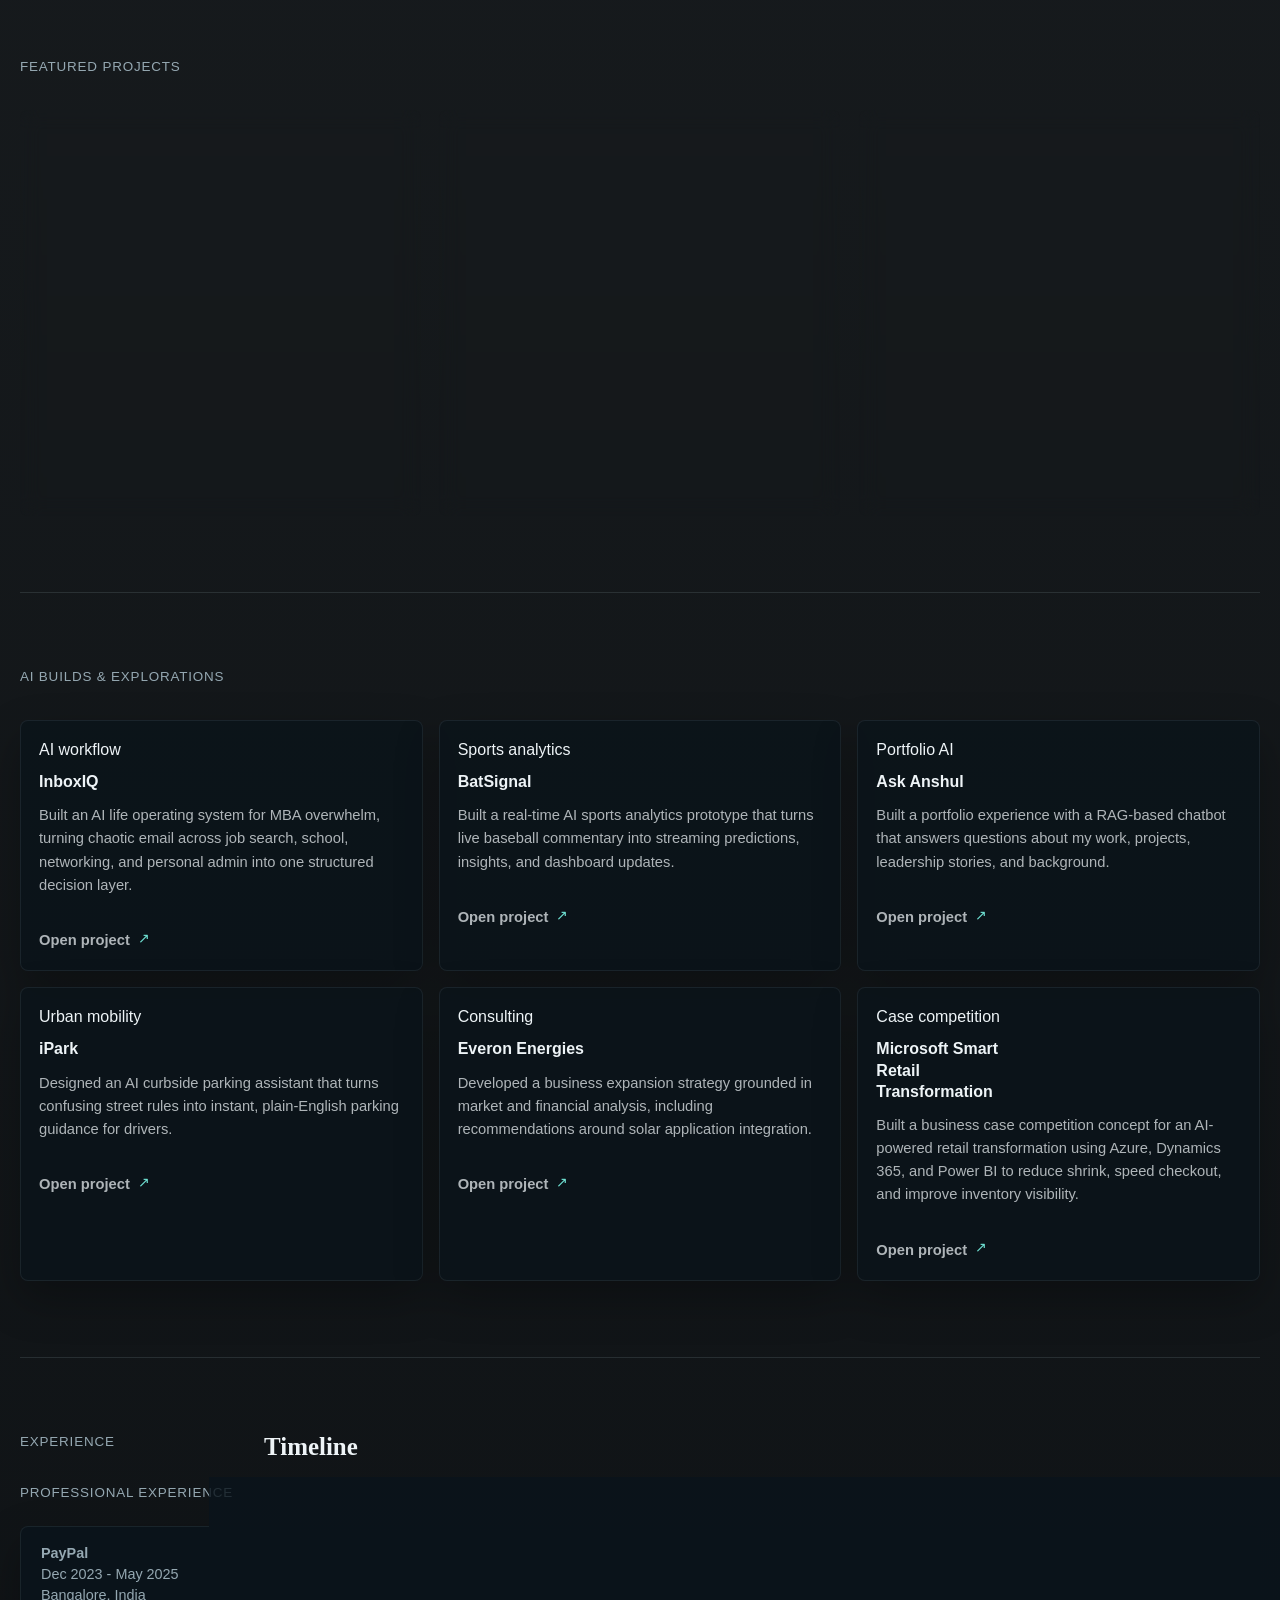
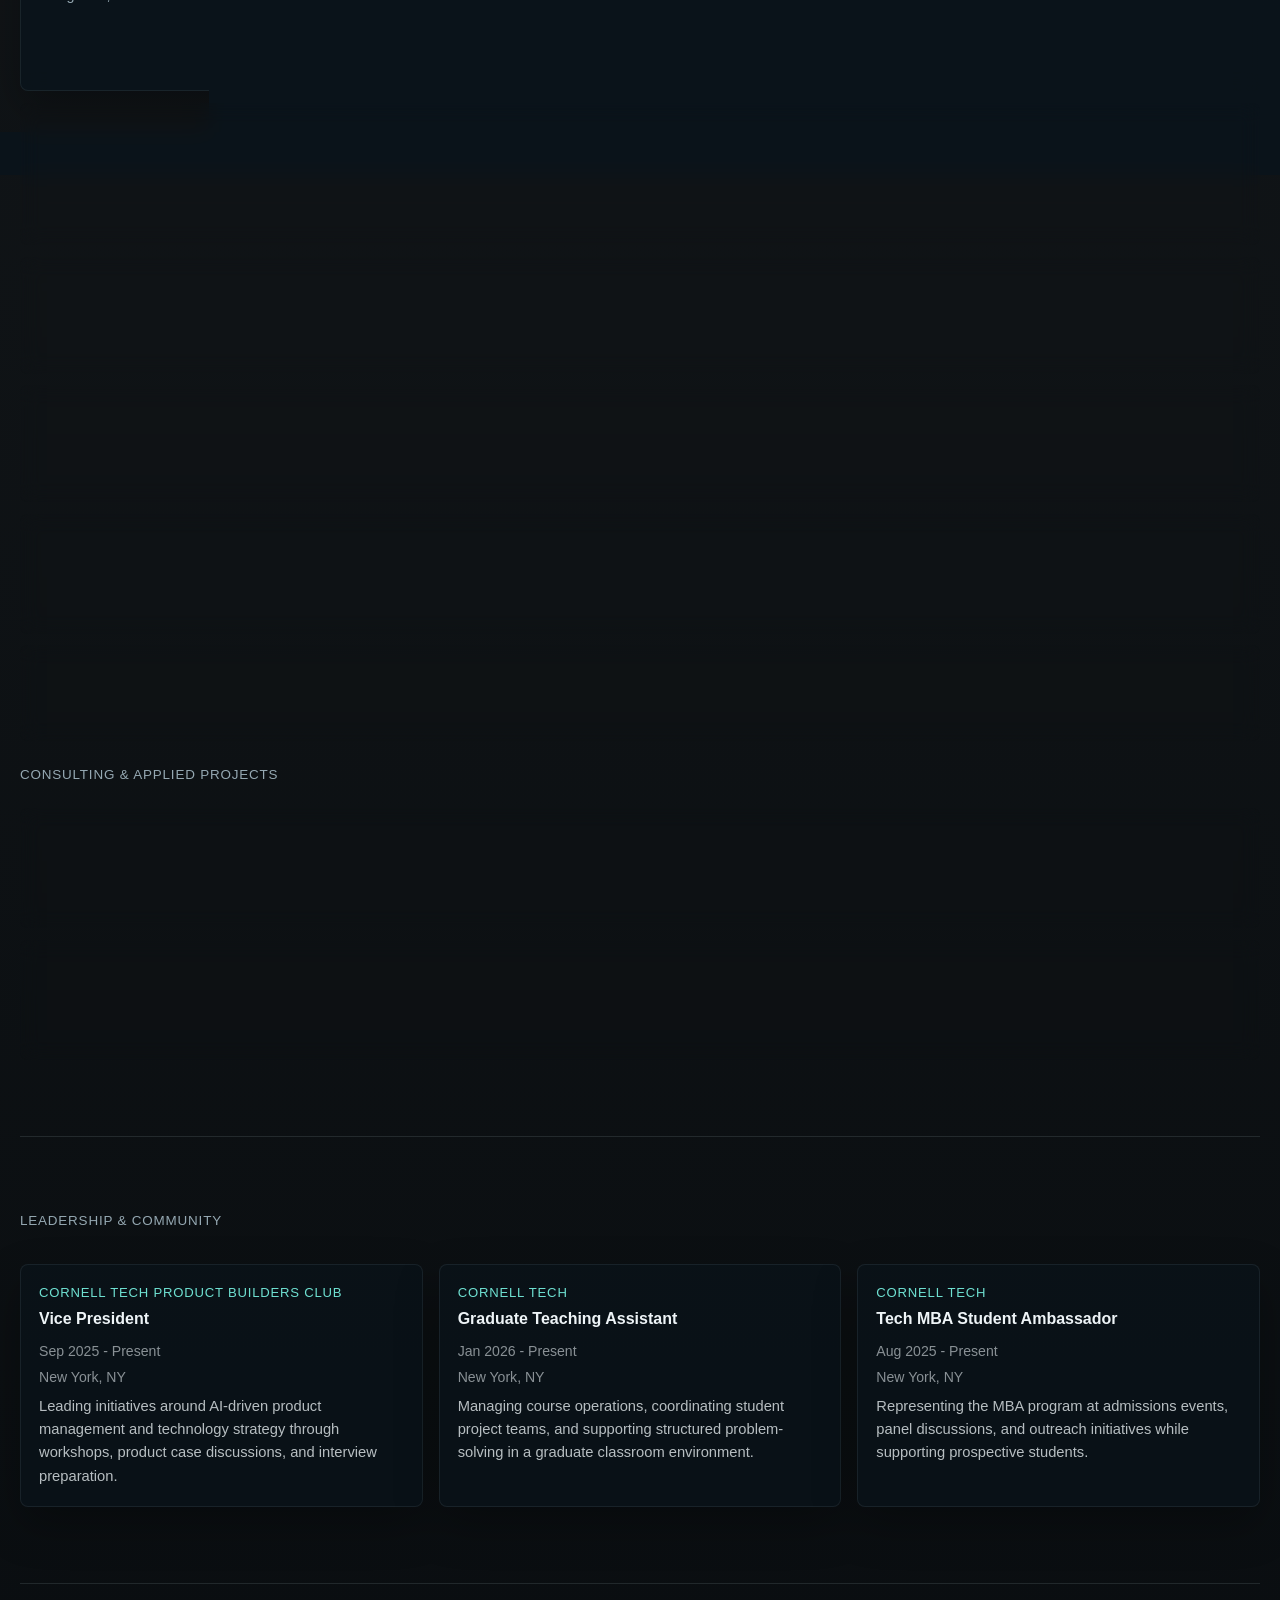
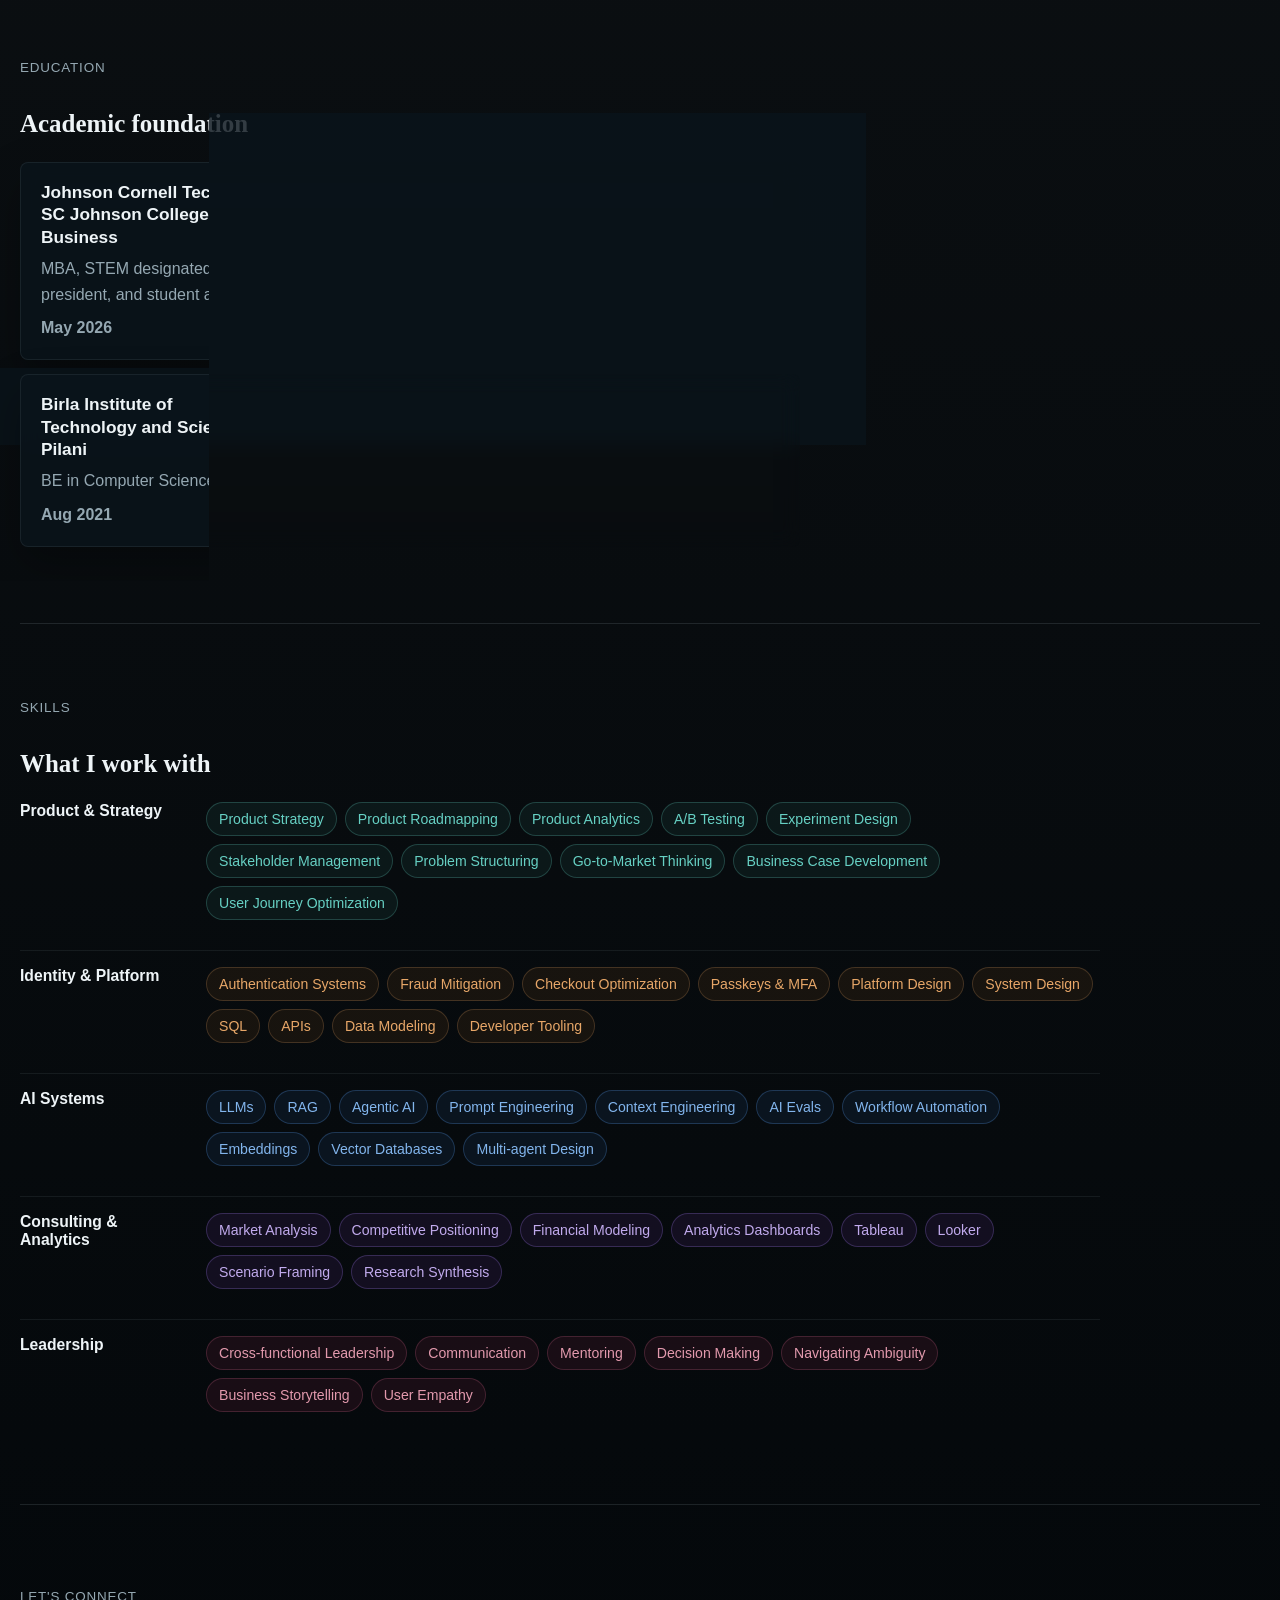
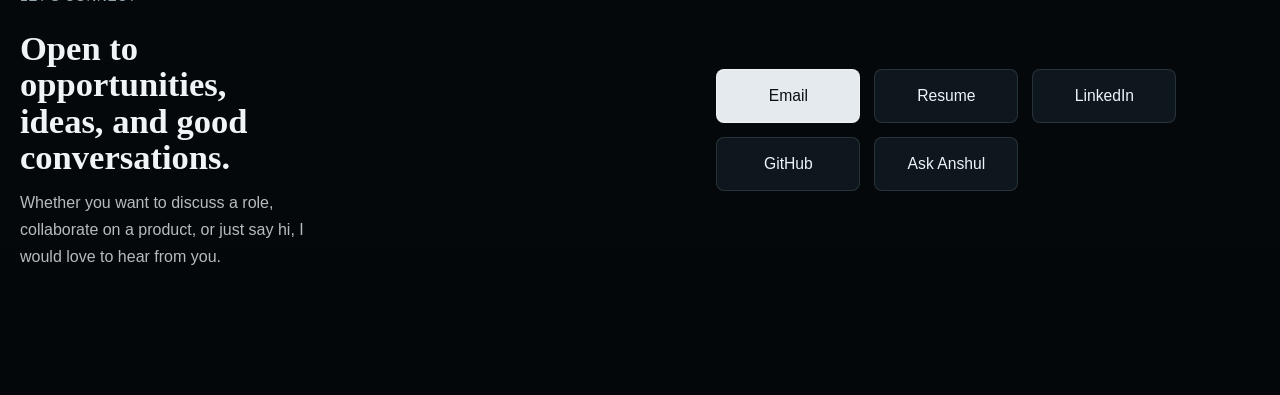
==== commit 64ecd47d: "Add V1 portfolio RAG chatbot" ====
--- a/index.html
+++ b/index.html
@@ -64,16 +64,16 @@
               <img src="./assets/anshul-hero-portrait.jpeg" alt="Portrait of Anshul Shrivastava" />
             </div>
             <div class="hero-chat-preview">
-              <div class="hero-chat-preview-header">
+            <div class="hero-chat-preview-header">
                 <span class="hero-chat-preview-title">Ask Anshul</span>
-                <span class="hero-chat-preview-status">RAG rebuild in progress</span>
+                <span class="hero-chat-preview-status">Live portfolio assistant</span>
               </div>
               <p class="hero-chat-preview-copy">
-                The conversational portfolio is being rebuilt into a richer experience across projects,
-                resume context, and leadership stories.
+                Ask about PayPal, Google Cloud, leadership at Cornell Tech, AI projects, or what kind of
+                roles fit me best.
               </p>
               <button class="hero-chat-preview-prompt" type="button" data-open-chat>
-                View chatbot status
+                What should I know about Anshul in 30 seconds?
               </button>
             </div>
           </div>
@@ -204,45 +204,38 @@
       <div class="chat-drawer-header">
         <div>
           <p class="eyebrow">Ask Anshul</p>
-          <h2>Coming Back Soon</h2>
+          <h2>Portfolio AI</h2>
         </div>
         <button class="chat-close" type="button" id="chat-close" aria-label="Close chat">Close</button>
       </div>
       <p class="chat-intro">
-        This portfolio chatbot is currently under maintenance while I rebuild it into a more grounded
-        RAG experience across projects, resume context, and personal knowledge.
+        Ask about PayPal, Cornell Tech, BITS Pilani, platform work, AI builds, leadership stories, or
+        where this profile is headed next.
       </p>
       <div class="prompt-list drawer-prompts">
-        <span class="prompt-chip prompt-chip-static">Built as a portfolio AI layer</span>
-        <span class="prompt-chip prompt-chip-static">Reworking retrieval and answer quality</span>
-        <span class="prompt-chip prompt-chip-static">Coming back soon</span>
+        <button class="prompt-chip" type="button" data-chat-prompt="What did Anshul do at PayPal?">What did Anshul do at PayPal?</button>
+        <button class="prompt-chip" type="button" data-chat-prompt="Tell me about passkeys and platform work.">Tell me about passkeys and platform work.</button>
+        <button class="prompt-chip" type="button" data-chat-prompt="How does Anshul lead through ambiguity?">How does Anshul lead through ambiguity?</button>
       </div>
       <div class="chat-panel" aria-live="polite">
         <div class="chat-log" id="chat-log">
           <article class="chat-message assistant">
             <p>
-              Ask Anshul is currently offline for a rebuild. The next version will answer questions about
-              my work, projects, leadership, and career direction using a more structured RAG system.
-            </p>
-          </article>
-          <article class="chat-message assistant secondary">
-            <p>
-              For now, the best way to explore is through the featured case studies, AI builds, and the
-              resume link on the site.
+              I can answer from the portfolio, project writeups, resume context, and leadership story.
+              Ask a question or start with one of the prompts above.
             </p>
           </article>
         </div>
-        <form id="chat-form" class="chat-form chat-form-disabled">
+        <form id="chat-form" class="chat-form">
           <label class="sr-only" for="chat-input">Ask a question</label>
           <input
             id="chat-input"
             name="chat-input"
             type="text"
-            placeholder="Chatbot temporarily unavailable"
+            placeholder="Ask about projects, impact, leadership, or role fit"
             autocomplete="off"
-            disabled
           />
-          <button type="submit" disabled>Coming Soon</button>
+          <button type="submit">Ask</button>
         </form>
       </div>
     </aside>
--- a/styles.css
+++ b/styles.css
@@ -1128,7 +1128,19 @@
 }
 
 .prompt-chip {
+  border: 1px solid rgba(207, 225, 232, 0.14);
+  background: rgba(20, 33, 42, 0.88);
+  color: rgba(238, 244, 247, 0.94);
+  padding: 10px 14px;
+  border-radius: 999px;
+  font: inherit;
   cursor: pointer;
+}
+
+.prompt-chip:hover,
+.prompt-chip:focus-visible {
+  border-color: rgba(111, 225, 210, 0.34);
+  color: var(--ink);
 }
 
 .prompt-chip-static {
@@ -1162,6 +1174,29 @@
   margin: 0;
 }
 
+.chat-sources {
+  margin-top: 12px;
+  display: flex;
+  flex-wrap: wrap;
+  gap: 8px;
+}
+
+.chat-source-link {
+  display: inline-flex;
+  align-items: center;
+  padding: 7px 10px;
+  border-radius: 999px;
+  border: 1px solid rgba(111, 225, 210, 0.18);
+  color: rgba(111, 225, 210, 0.94);
+  font-size: 0.84rem;
+}
+
+.chat-source-link:hover,
+.chat-source-link:focus-visible {
+  border-color: rgba(111, 225, 210, 0.38);
+  color: rgba(238, 244, 247, 0.98);
+}
+
 .chat-message.assistant {
   background: rgba(20, 33, 42, 0.95);
 }
@@ -1182,12 +1217,6 @@
   gap: 10px;
   padding: 18px;
   border-top: 1px solid var(--line);
-}
-
-.chat-form-disabled input,
-.chat-form-disabled button {
-  opacity: 0.72;
-  cursor: not-allowed;
 }
 
 .chat-form input {
@@ -1196,6 +1225,12 @@
   border: 1px solid rgba(207, 225, 232, 0.14);
   background: rgba(5, 10, 14, 0.88);
   color: var(--ink);
+}
+
+.chat-form input:disabled,
+.chat-form button:disabled {
+  opacity: 0.72;
+  cursor: not-allowed;
 }
 
 .chat-form button {
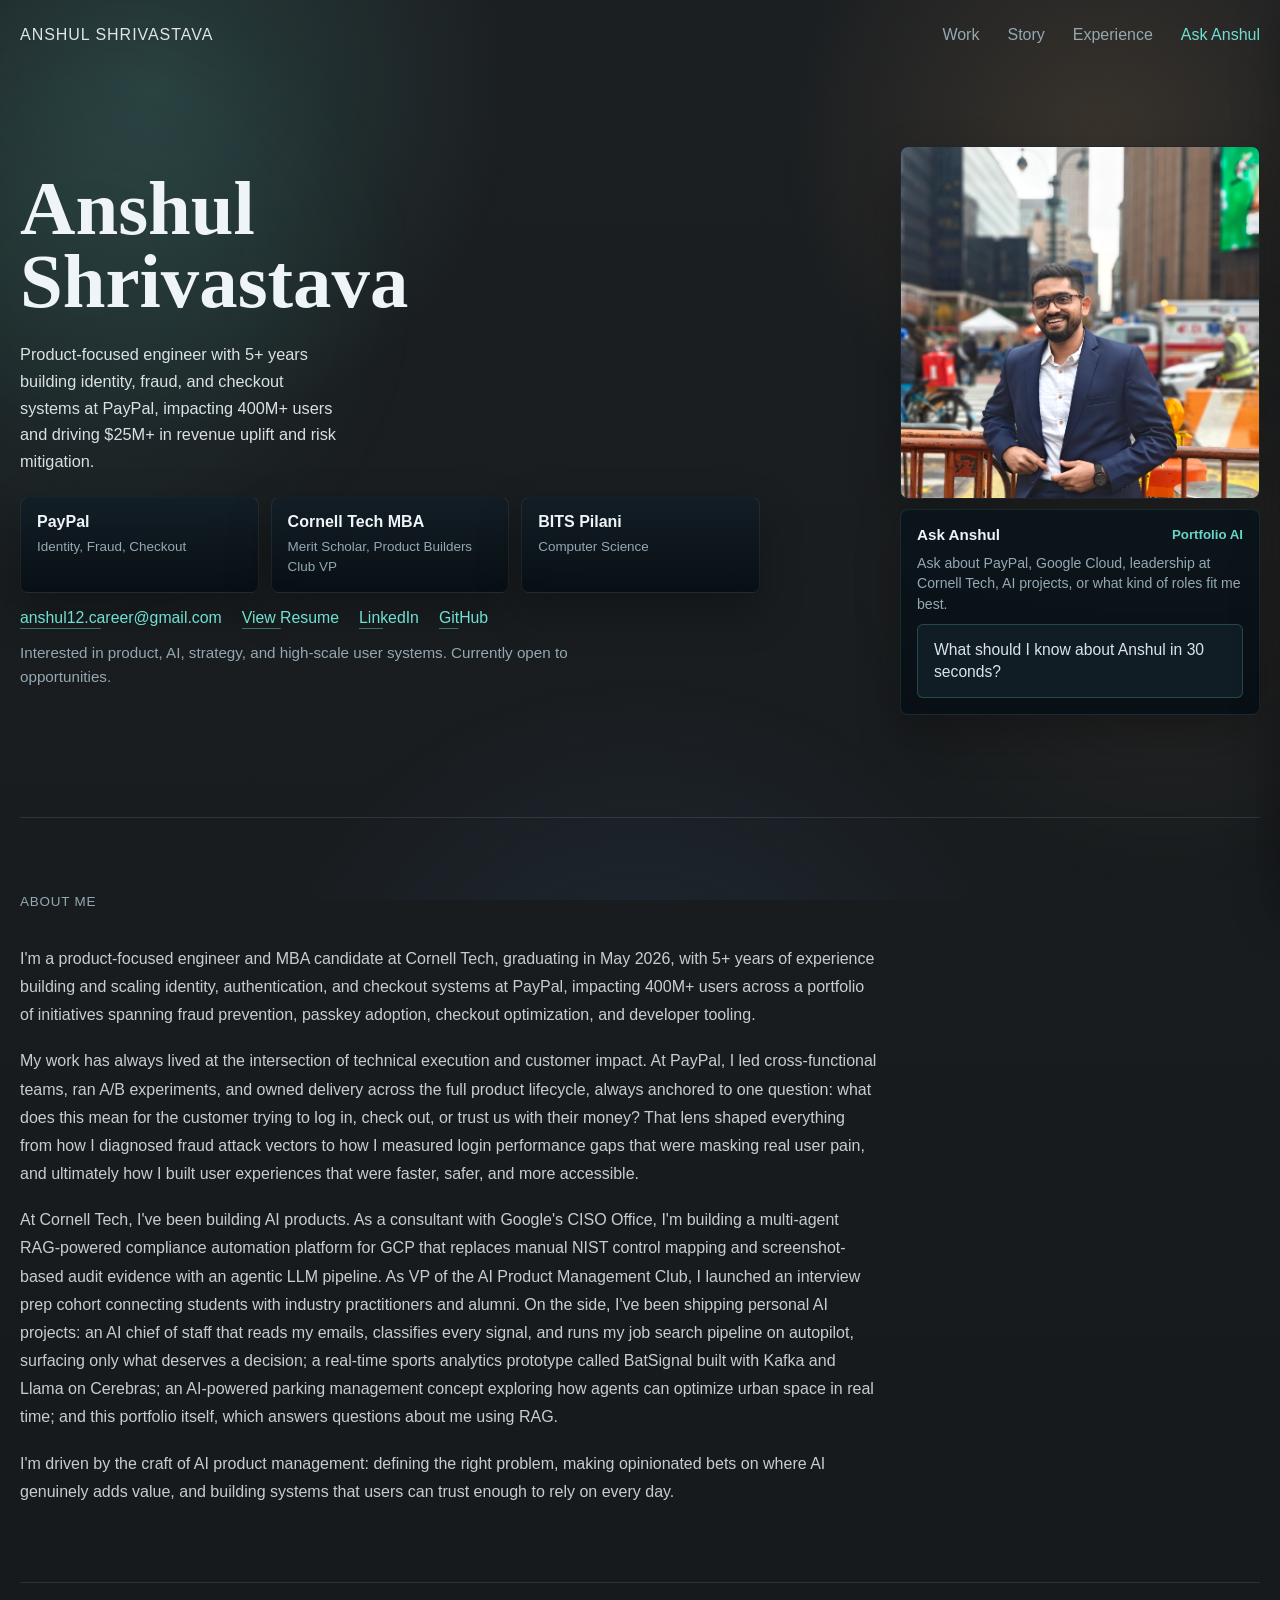
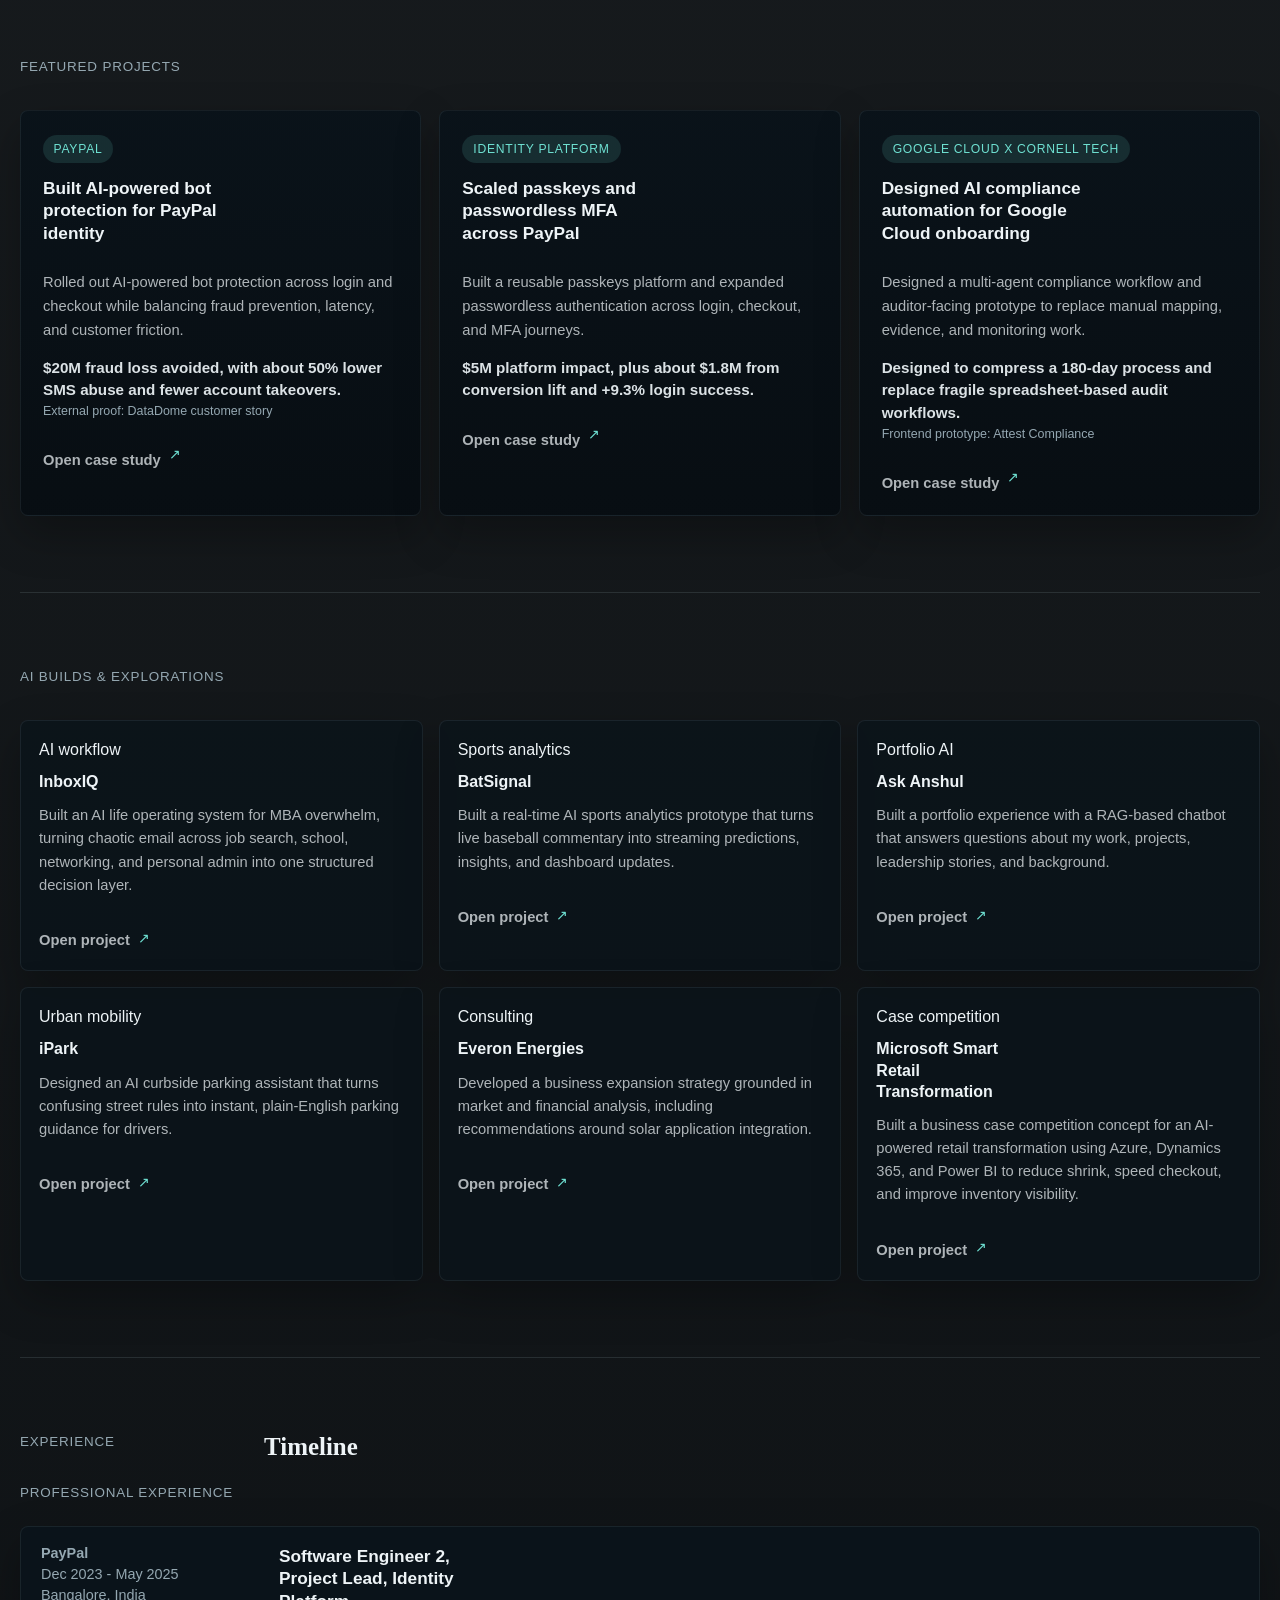
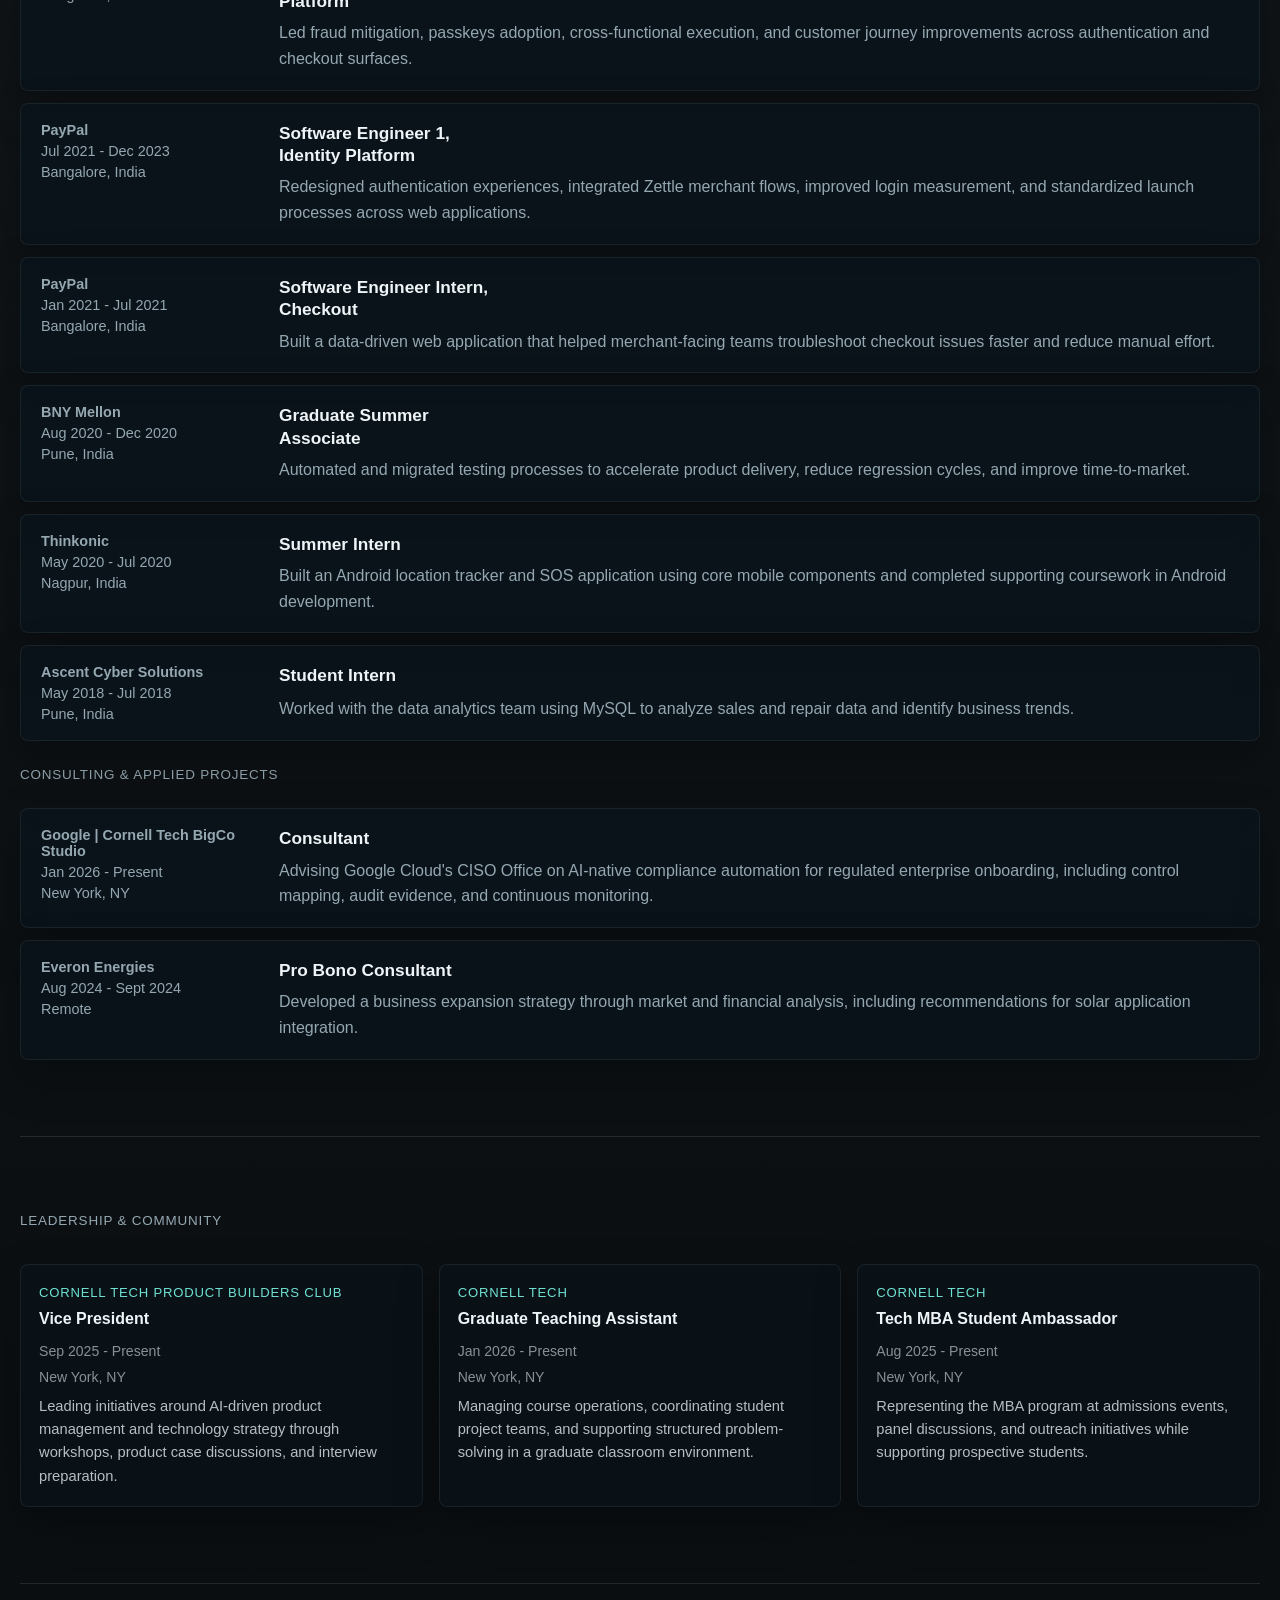
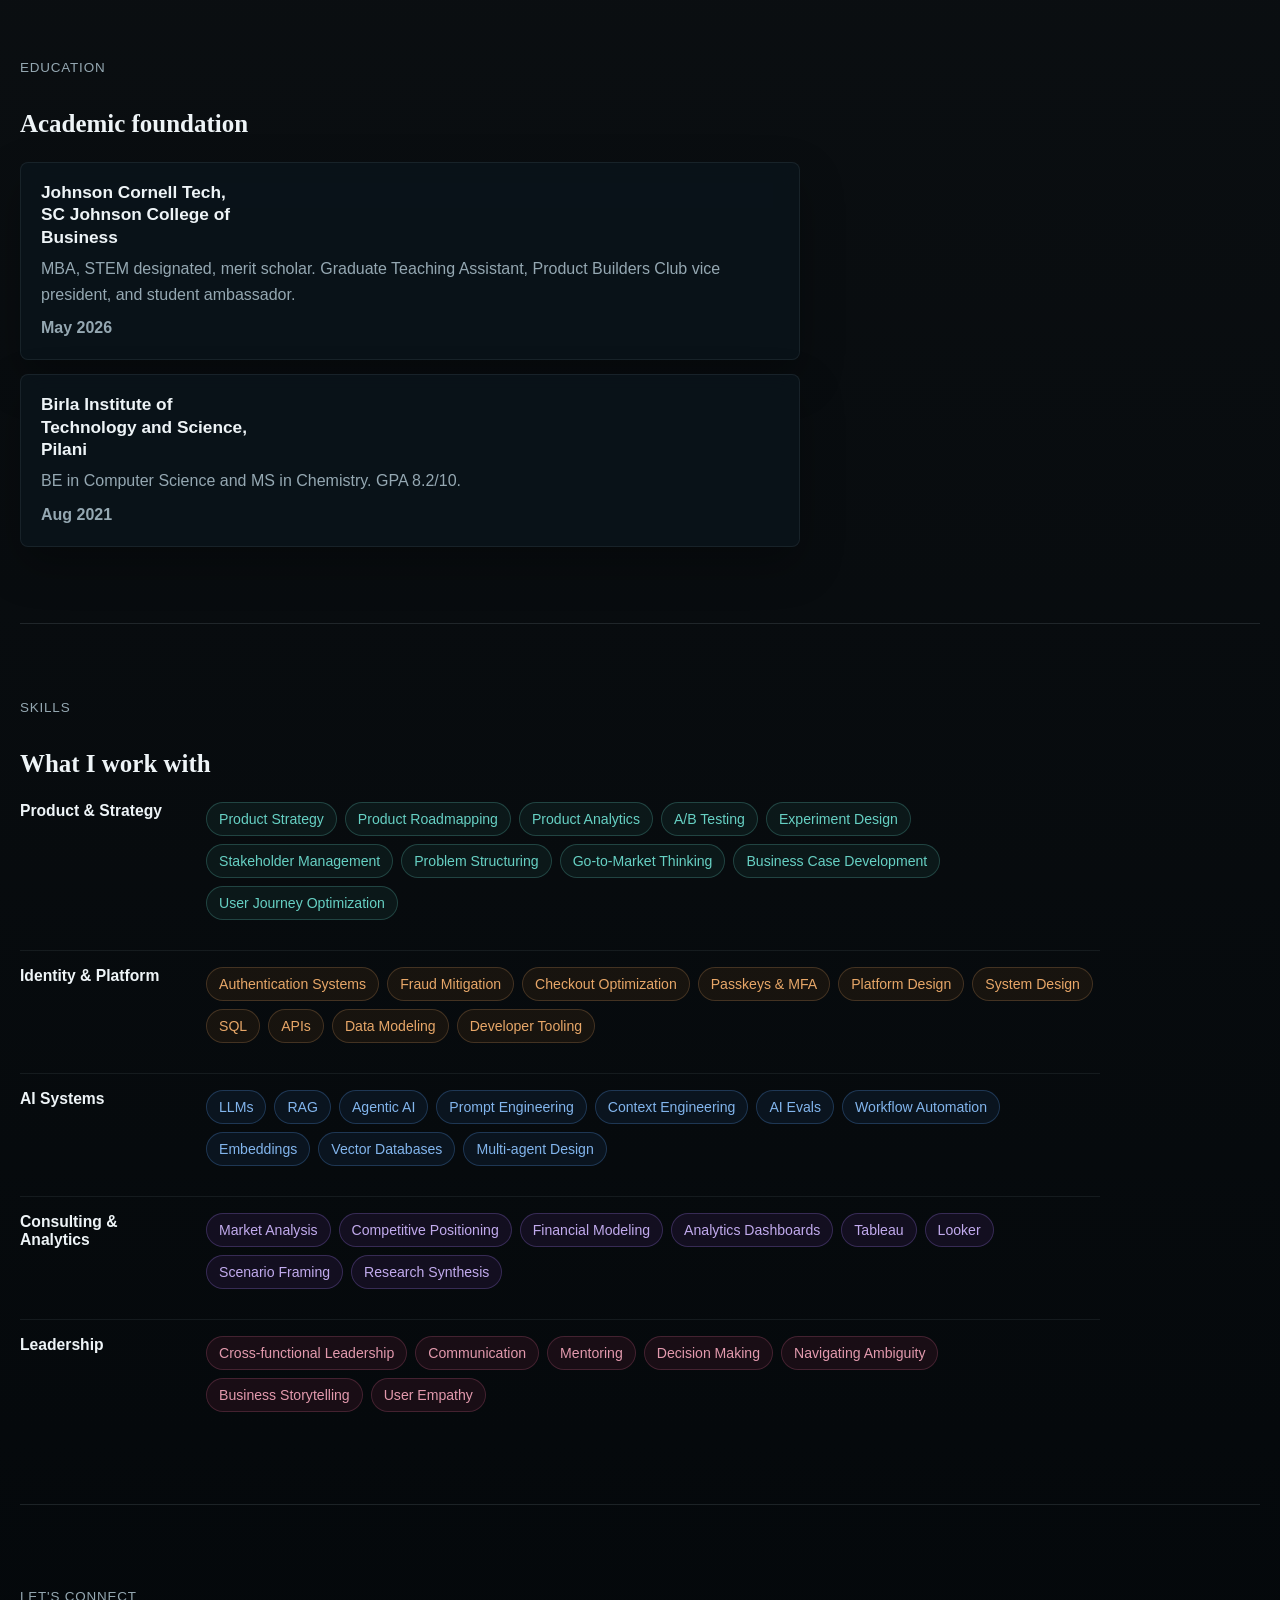
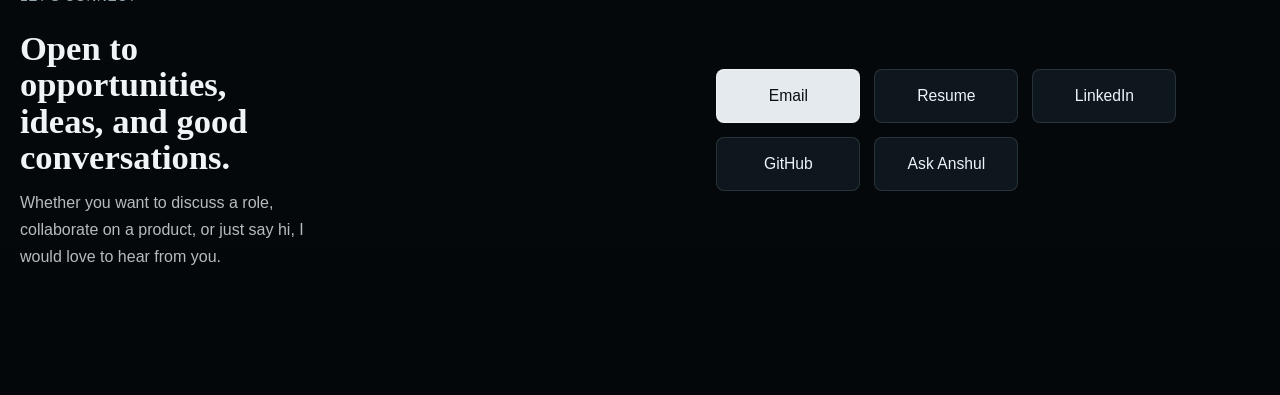
==== commit 7a3c2336: "Improve portfolio chatbot UX and fallback handling" ====
--- a/index.html
+++ b/index.html
@@ -64,9 +64,9 @@
               <img src="./assets/anshul-hero-portrait.jpeg" alt="Portrait of Anshul Shrivastava" />
             </div>
             <div class="hero-chat-preview">
-            <div class="hero-chat-preview-header">
+              <div class="hero-chat-preview-header">
                 <span class="hero-chat-preview-title">Ask Anshul</span>
-                <span class="hero-chat-preview-status">Live portfolio assistant</span>
+                <span class="hero-chat-preview-status">Portfolio AI</span>
               </div>
               <p class="hero-chat-preview-copy">
                 Ask about PayPal, Google Cloud, leadership at Cornell Tech, AI projects, or what kind of
@@ -205,13 +205,16 @@
         <div>
           <p class="eyebrow">Ask Anshul</p>
           <h2>Portfolio AI</h2>
+          <p class="chat-drawer-subtitle">Grounded in portfolio docs, project writeups, and resume context.</p>
         </div>
         <button class="chat-close" type="button" id="chat-close" aria-label="Close chat">Close</button>
       </div>
-      <p class="chat-intro">
-        Ask about PayPal, Cornell Tech, BITS Pilani, platform work, AI builds, leadership stories, or
-        where this profile is headed next.
-      </p>
+      <div class="chat-intro-card">
+        <p class="chat-intro">
+          Ask about PayPal, Cornell Tech, BITS Pilani, platform work, AI builds, leadership stories, or
+          where this profile is headed next.
+        </p>
+      </div>
       <div class="prompt-list drawer-prompts">
         <button class="prompt-chip" type="button" data-chat-prompt="What did Anshul do at PayPal?">What did Anshul do at PayPal?</button>
         <button class="prompt-chip" type="button" data-chat-prompt="Tell me about passkeys and platform work.">Tell me about passkeys and platform work.</button>
--- a/styles.css
+++ b/styles.css
@@ -292,12 +292,12 @@
 }
 
 .hero-chat-preview {
-  padding: 14px 14px;
-  background: rgba(10, 20, 27, 0.78);
-  border: 1px solid rgba(207, 225, 232, 0.08);
+  padding: 16px;
+  background: linear-gradient(180deg, rgba(10, 20, 27, 0.88), rgba(8, 15, 21, 0.96));
+  border: 1px solid rgba(111, 225, 210, 0.12);
   box-shadow: var(--shadow);
   display: grid;
-  gap: 8px;
+  gap: 10px;
   width: 100%;
   justify-self: end;
   border-radius: var(--radius);
@@ -325,10 +325,9 @@
 }
 
 .hero-chat-preview-status {
-  color: rgba(111, 225, 210, 0.9);
-  font-size: 0.8rem;
-  letter-spacing: 0.04em;
-  text-transform: uppercase;
+  color: rgba(111, 225, 210, 0.94);
+  font-size: 0.83rem;
+  font-weight: 600;
 }
 
 .hero-chat-preview-copy {
@@ -340,14 +339,22 @@
 
 .hero-chat-preview-prompt {
   text-align: left;
-  border: 1px solid rgba(111, 225, 210, 0.18);
-  background: rgba(18, 30, 38, 0.92);
+  border: 1px solid rgba(111, 225, 210, 0.22);
+  background: rgba(18, 30, 38, 0.98);
   color: rgba(238, 244, 247, 0.92);
-  padding: 10px 12px;
+  padding: 14px 16px;
   cursor: pointer;
-  font-size: 0.88rem;
+  font-size: 0.98rem;
   line-height: 1.4;
   border-radius: var(--radius-sm);
+  transition: border-color 160ms ease, transform 160ms ease, background 160ms ease;
+}
+
+.hero-chat-preview-prompt:hover,
+.hero-chat-preview-prompt:focus-visible {
+  border-color: rgba(111, 225, 210, 0.4);
+  background: rgba(21, 35, 44, 1);
+  transform: translateY(-1px);
 }
 
 .band {
@@ -1125,6 +1132,10 @@
   display: flex;
   flex-wrap: wrap;
   gap: 10px;
+  align-items: flex-start;
+  overflow-x: auto;
+  padding-bottom: 4px;
+  scrollbar-width: thin;
 }
 
 .prompt-chip {
@@ -1135,12 +1146,16 @@
   border-radius: 999px;
   font: inherit;
   cursor: pointer;
+  flex: 0 0 auto;
+  transition: border-color 160ms ease, transform 160ms ease, background 160ms ease;
 }
 
 .prompt-chip:hover,
 .prompt-chip:focus-visible {
   border-color: rgba(111, 225, 210, 0.34);
   color: var(--ink);
+  background: rgba(24, 39, 48, 0.98);
+  transform: translateY(-1px);
 }
 
 .prompt-chip-static {
@@ -1148,13 +1163,23 @@
   color: rgba(238, 244, 247, 0.66);
 }
 
+.chat-intro-card {
+  padding: 16px 18px;
+  border: 1px solid rgba(207, 225, 232, 0.08);
+  background: rgba(13, 23, 30, 0.82);
+  border-radius: var(--radius);
+}
+
 .chat-panel {
-  min-height: 420px;
-  display: grid;
-  grid-template-rows: 1fr auto;
+  min-height: 0;
+  height: 100%;
+  display: grid;
+  grid-template-rows: minmax(0, 1fr) auto;
   overflow: hidden;
   background:
     linear-gradient(180deg, rgba(15, 26, 33, 0.95), rgba(8, 14, 19, 0.98));
+  border: 1px solid rgba(207, 225, 232, 0.08);
+  border-radius: var(--radius);
 }
 
 .chat-log {
@@ -1162,12 +1187,17 @@
   display: grid;
   gap: 12px;
   align-content: start;
+  overflow-y: auto;
+  min-height: 0;
+  overscroll-behavior: contain;
+  scrollbar-width: thin;
 }
 
 .chat-message {
-  max-width: 85%;
+  max-width: 88%;
   padding: 14px 16px;
   line-height: 1.6;
+  border-radius: 18px;
 }
 
 .chat-message p {
@@ -1197,6 +1227,12 @@
   color: rgba(238, 244, 247, 0.98);
 }
 
+.chat-warning {
+  margin-top: 10px;
+  color: rgba(111, 225, 210, 0.86);
+  font-size: 0.84rem;
+}
+
 .chat-message.assistant {
   background: rgba(20, 33, 42, 0.95);
 }
@@ -1217,6 +1253,7 @@
   gap: 10px;
   padding: 18px;
   border-top: 1px solid var(--line);
+  background: rgba(8, 14, 19, 0.96);
 }
 
 .chat-form input {
@@ -1225,6 +1262,7 @@
   border: 1px solid rgba(207, 225, 232, 0.14);
   background: rgba(5, 10, 14, 0.88);
   color: var(--ink);
+  border-radius: 14px;
 }
 
 .chat-form input:disabled,
@@ -1239,6 +1277,8 @@
   background: var(--accent);
   color: #062126;
   cursor: pointer;
+  border-radius: 14px;
+  font-weight: 600;
 }
 
 .chat-overlay {
@@ -1252,16 +1292,16 @@
   position: fixed;
   top: 0;
   right: 0;
-  width: min(460px, 100vw);
+  width: min(520px, 100vw);
   height: 100vh;
-  padding: 24px;
+  padding: 22px;
   background: rgba(6, 11, 15, 0.98);
   border-left: 1px solid rgba(207, 225, 232, 0.12);
   box-shadow: var(--shadow);
   z-index: 40;
   display: grid;
-  grid-template-rows: auto auto auto 1fr;
-  gap: 18px;
+  grid-template-rows: auto auto auto minmax(0, 1fr);
+  gap: 16px;
   transform: translateX(100%);
   transition: transform 180ms ease;
 }
@@ -1281,6 +1321,13 @@
   margin: 0;
   font-family: var(--serif);
   font-size: 2rem;
+}
+
+.chat-drawer-subtitle {
+  margin: 8px 0 0;
+  max-width: 32ch;
+  color: rgba(238, 244, 247, 0.68);
+  line-height: 1.45;
 }
 
 .chat-close {
@@ -1290,6 +1337,10 @@
   padding: 10px 12px;
   cursor: pointer;
   border-radius: var(--radius-sm);
+}
+
+body.chat-open {
+  overflow: hidden;
 }
 
 .sr-only {
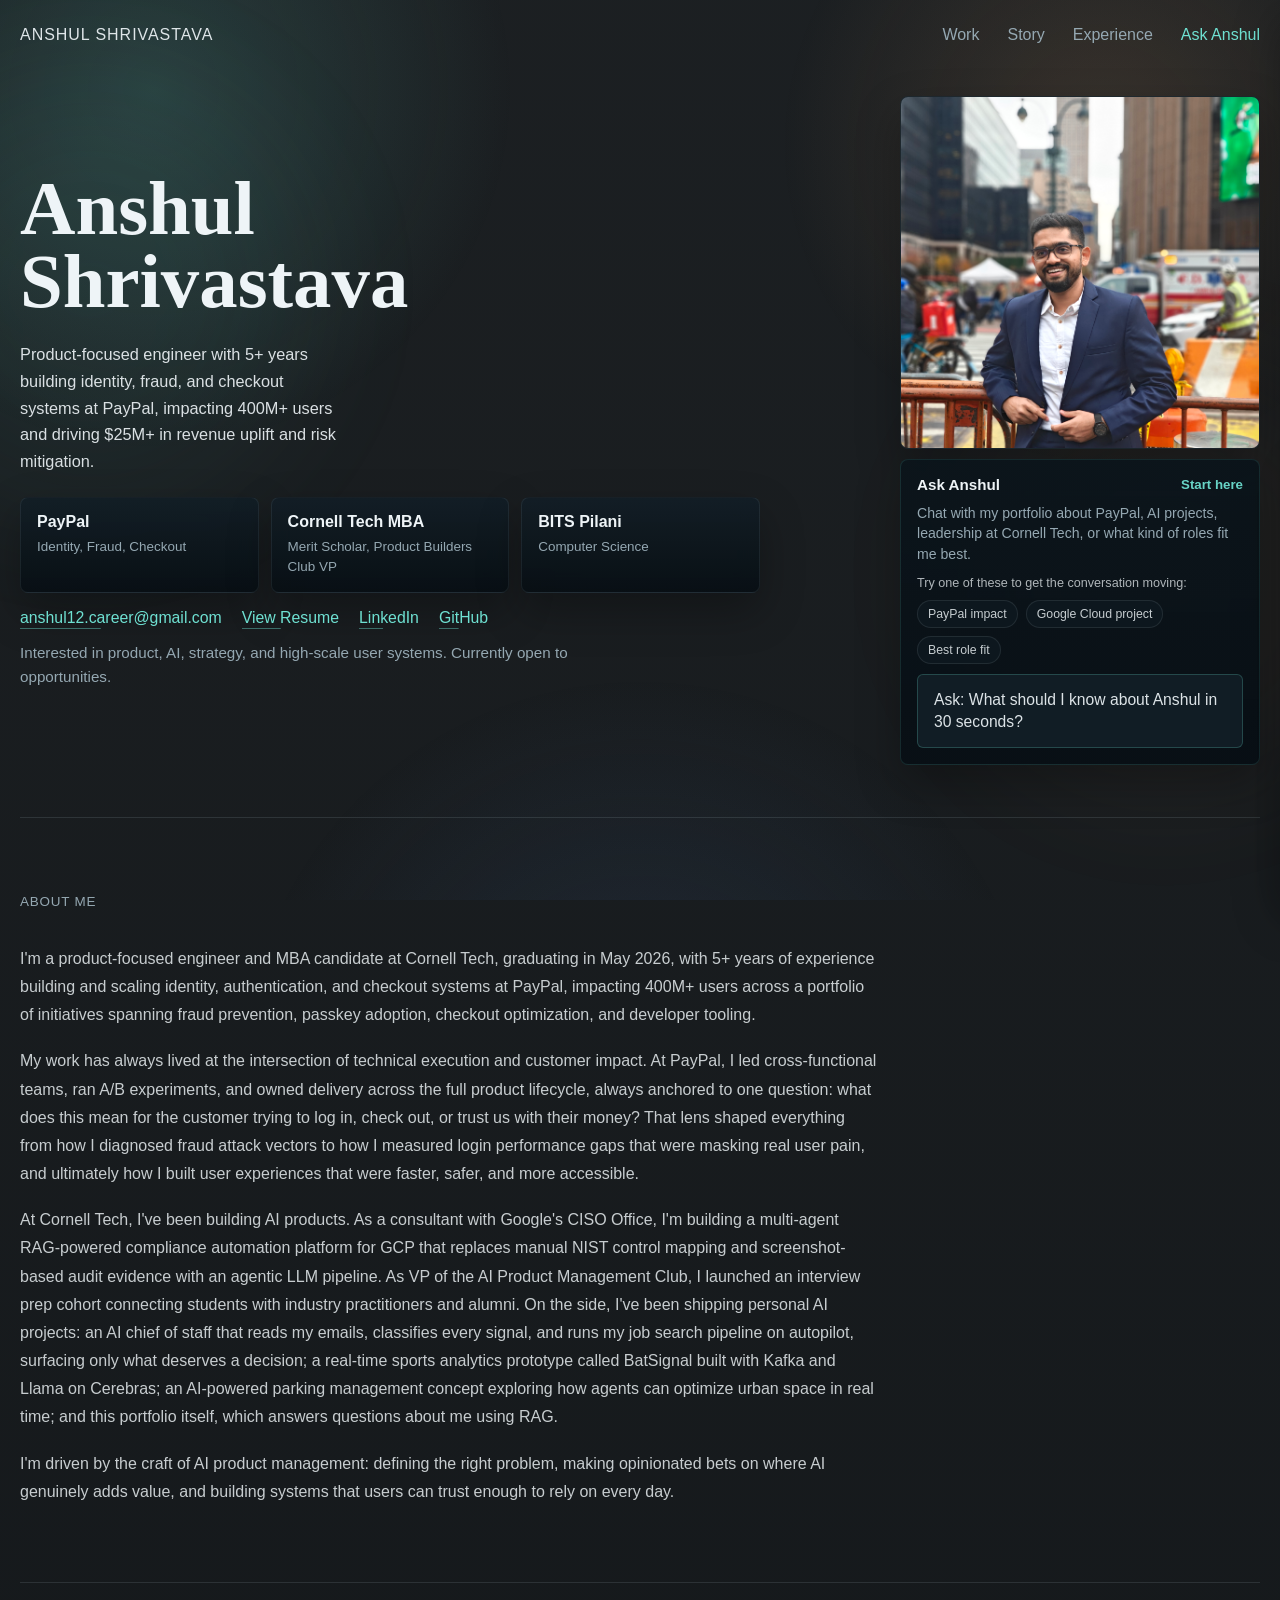
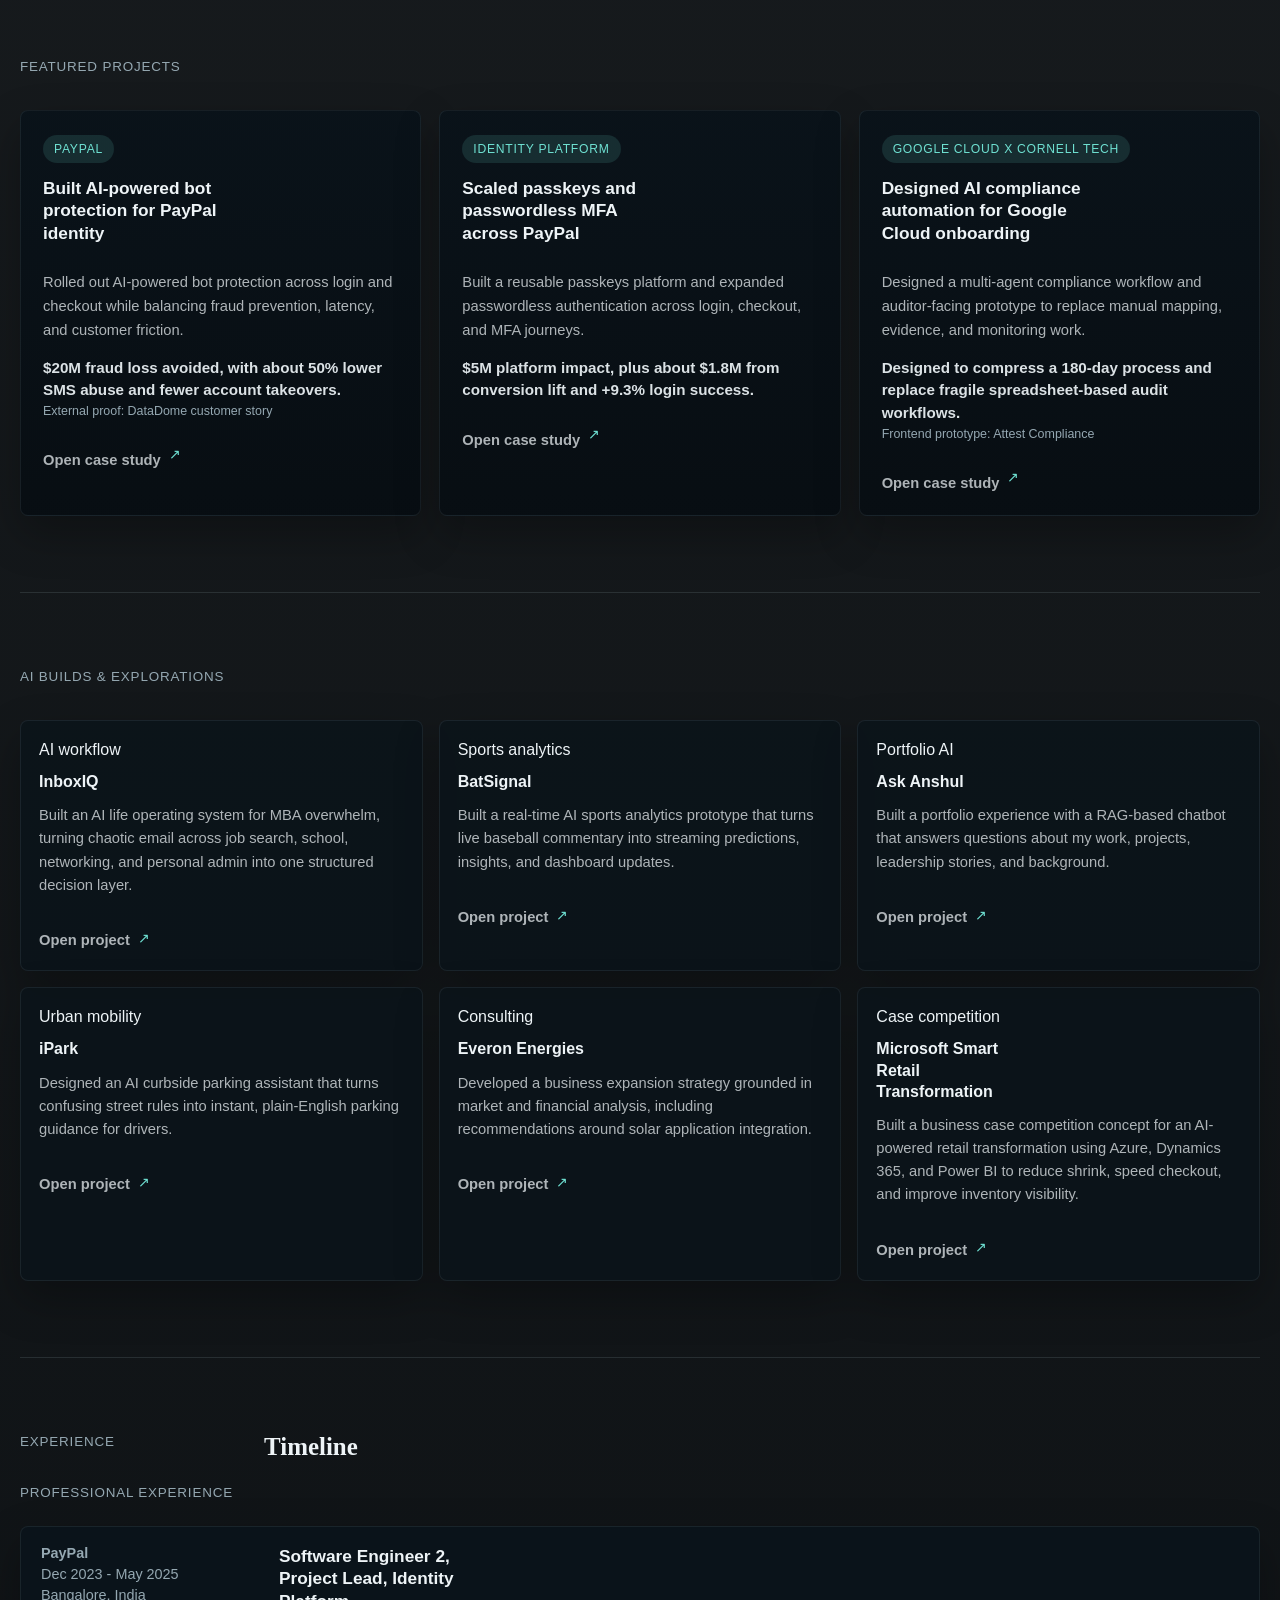
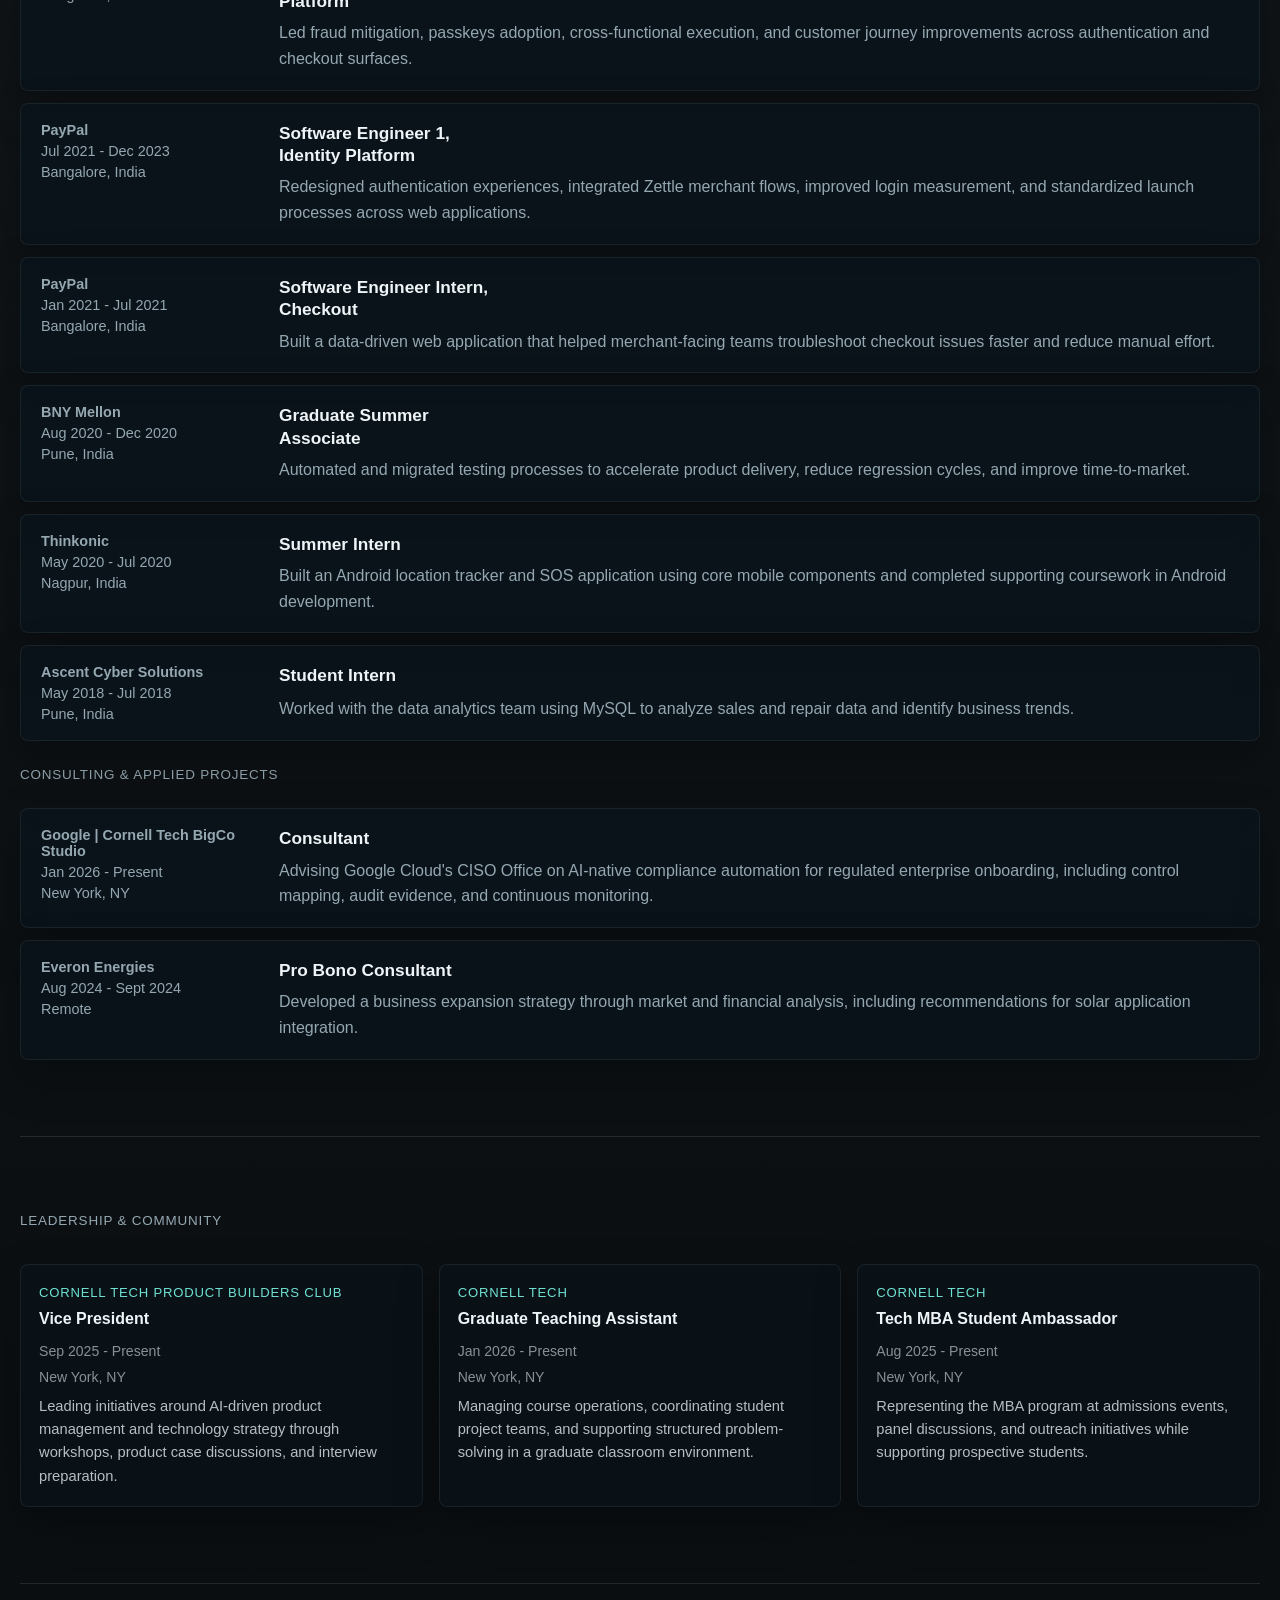
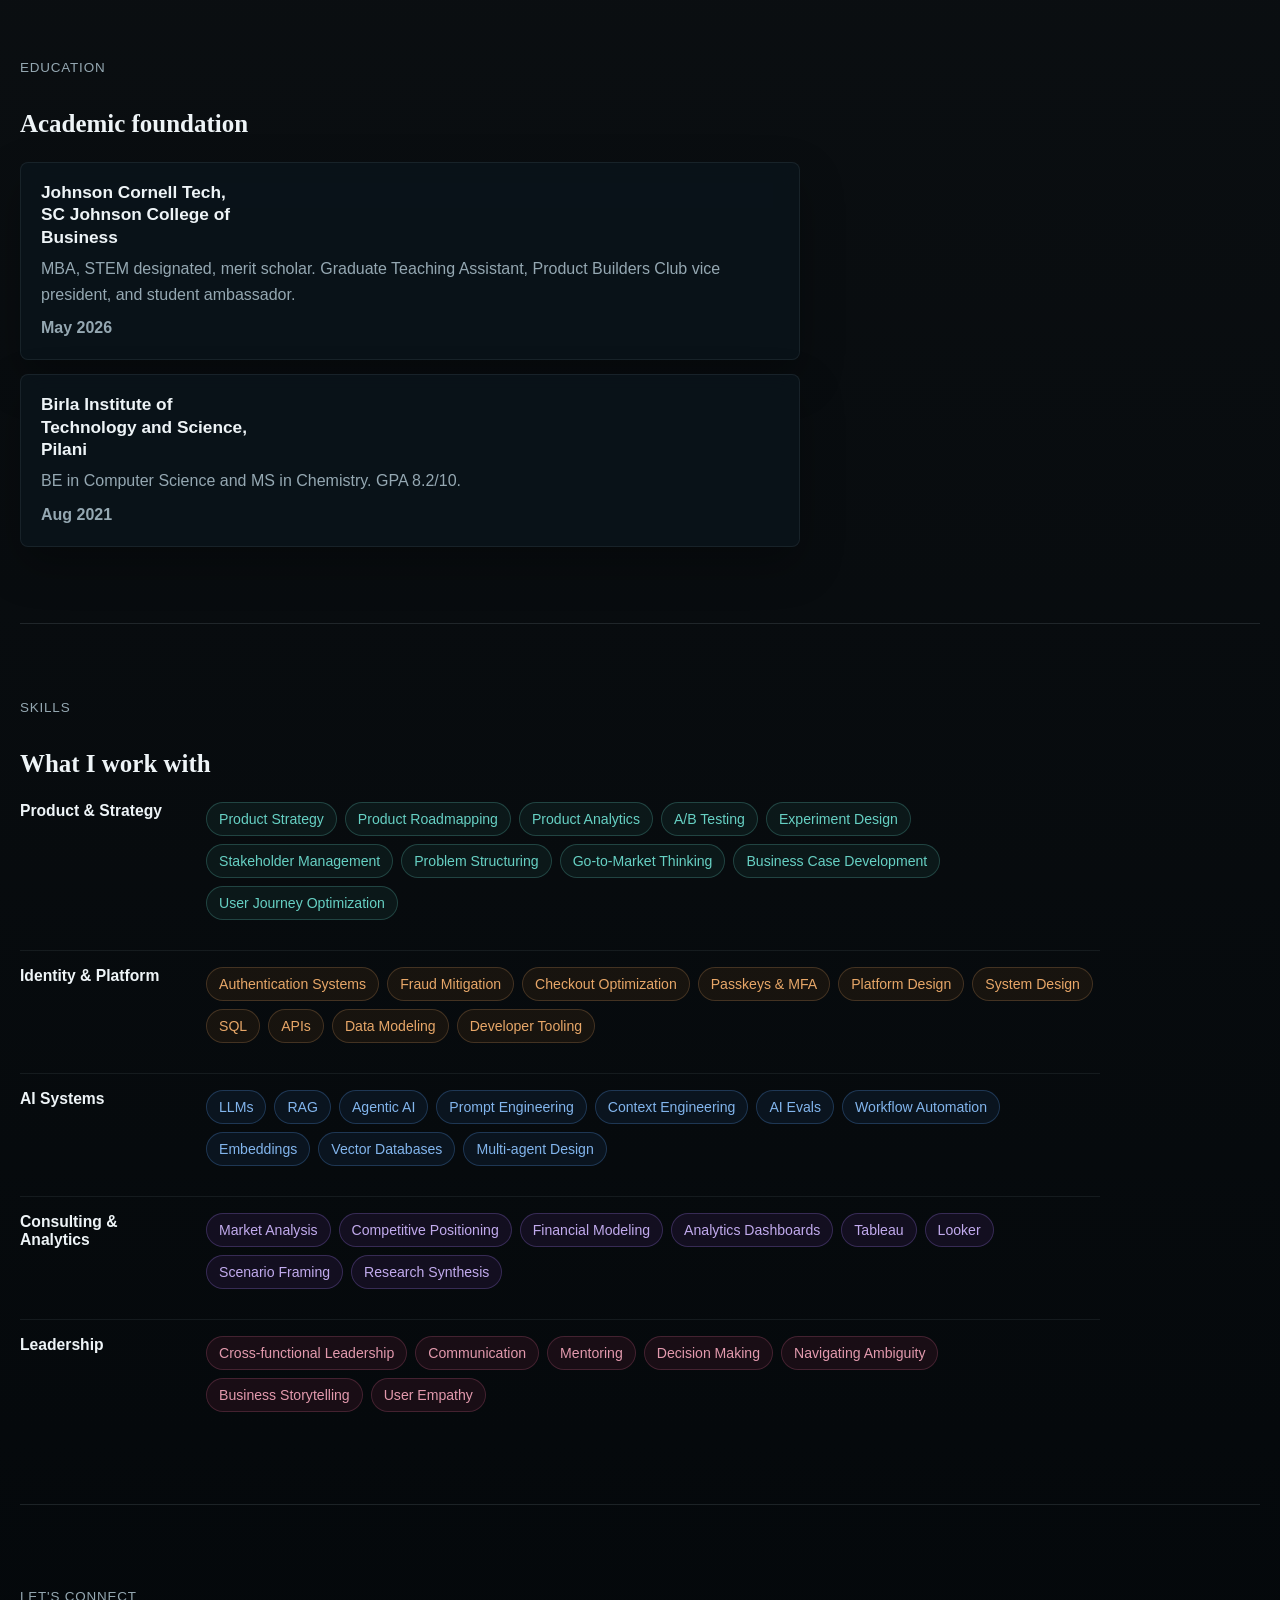
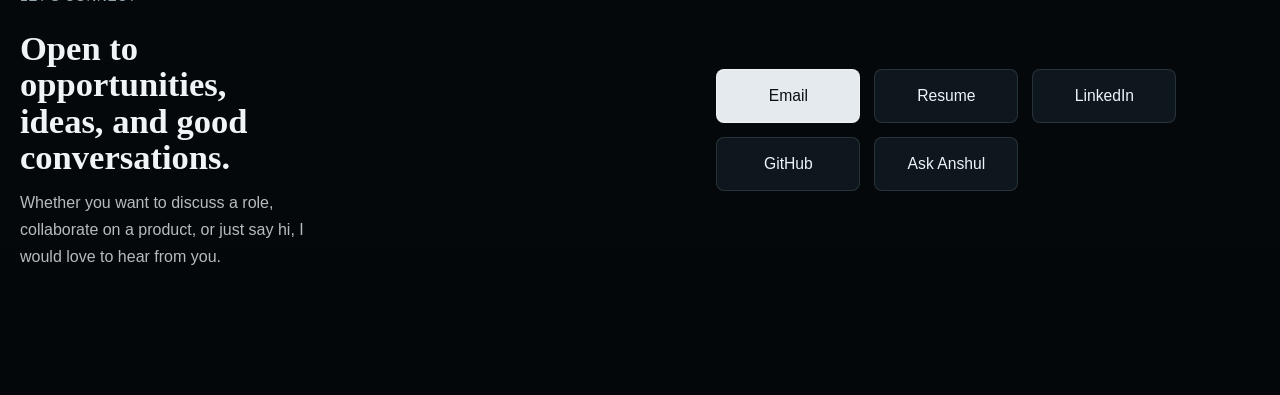
==== commit 60952f9b: "Improve Ask Anshul hero preview" ====
--- a/index.html
+++ b/index.html
@@ -66,14 +66,20 @@
             <div class="hero-chat-preview">
               <div class="hero-chat-preview-header">
                 <span class="hero-chat-preview-title">Ask Anshul</span>
-                <span class="hero-chat-preview-status">Portfolio AI</span>
+                <span class="hero-chat-preview-status">Start here</span>
               </div>
               <p class="hero-chat-preview-copy">
-                Ask about PayPal, Google Cloud, leadership at Cornell Tech, AI projects, or what kind of
-                roles fit me best.
+                Chat with my portfolio about PayPal, AI projects, leadership at Cornell Tech, or what
+                kind of roles fit me best.
               </p>
+              <p class="hero-chat-preview-hint">Try one of these to get the conversation moving:</p>
+              <div class="hero-chat-preview-topics" aria-hidden="true">
+                <span>PayPal impact</span>
+                <span>Google Cloud project</span>
+                <span>Best role fit</span>
+              </div>
               <button class="hero-chat-preview-prompt" type="button" data-open-chat>
-                What should I know about Anshul in 30 seconds?
+                Ask: What should I know about Anshul in 30 seconds?
               </button>
             </div>
           </div>
--- a/styles.css
+++ b/styles.css
@@ -337,6 +337,29 @@
   font-size: 0.88rem;
 }
 
+.hero-chat-preview-hint {
+  margin: 2px 0 0;
+  color: rgba(238, 244, 247, 0.72);
+  font-size: 0.79rem;
+}
+
+.hero-chat-preview-topics {
+  display: flex;
+  flex-wrap: wrap;
+  gap: 8px;
+}
+
+.hero-chat-preview-topics span {
+  display: inline-flex;
+  align-items: center;
+  padding: 6px 10px;
+  border-radius: 999px;
+  border: 1px solid rgba(207, 225, 232, 0.1);
+  background: rgba(15, 25, 32, 0.9);
+  color: rgba(238, 244, 247, 0.82);
+  font-size: 0.77rem;
+}
+
 .hero-chat-preview-prompt {
   text-align: left;
   border: 1px solid rgba(111, 225, 210, 0.22);
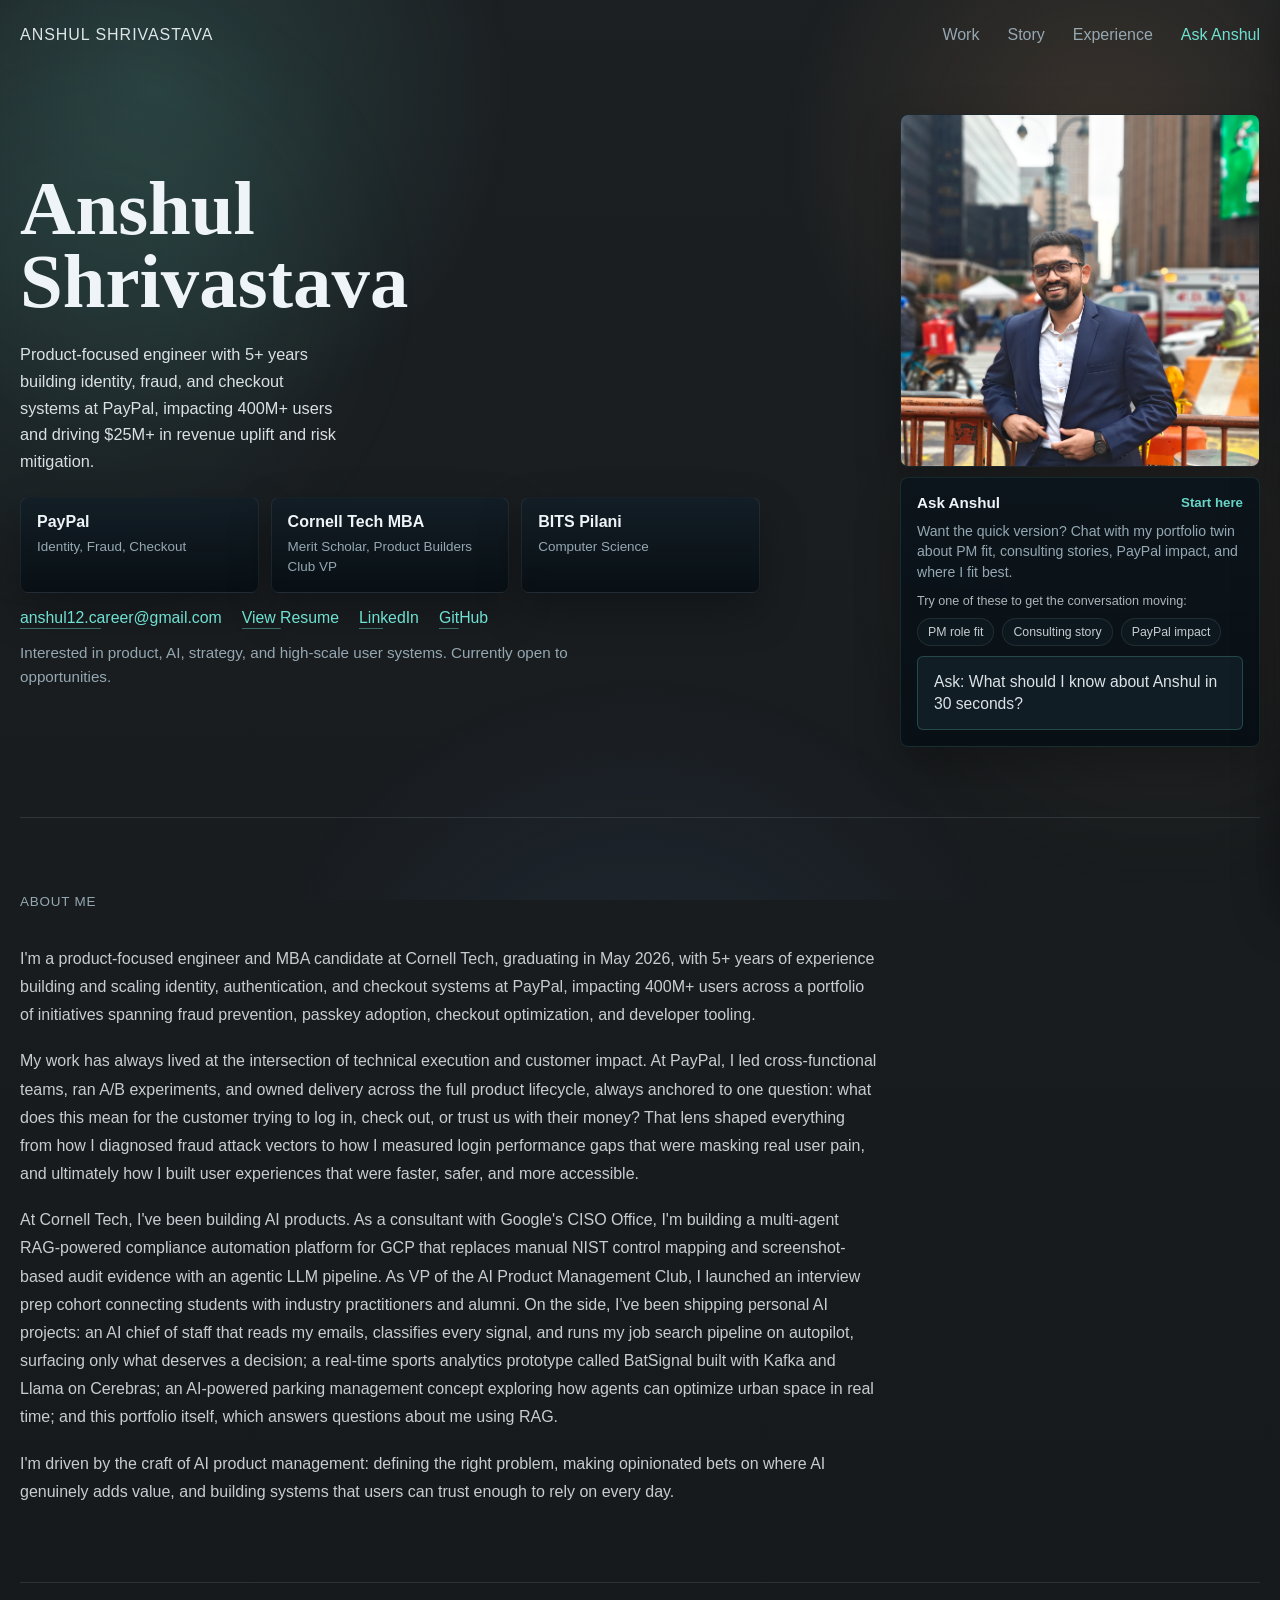
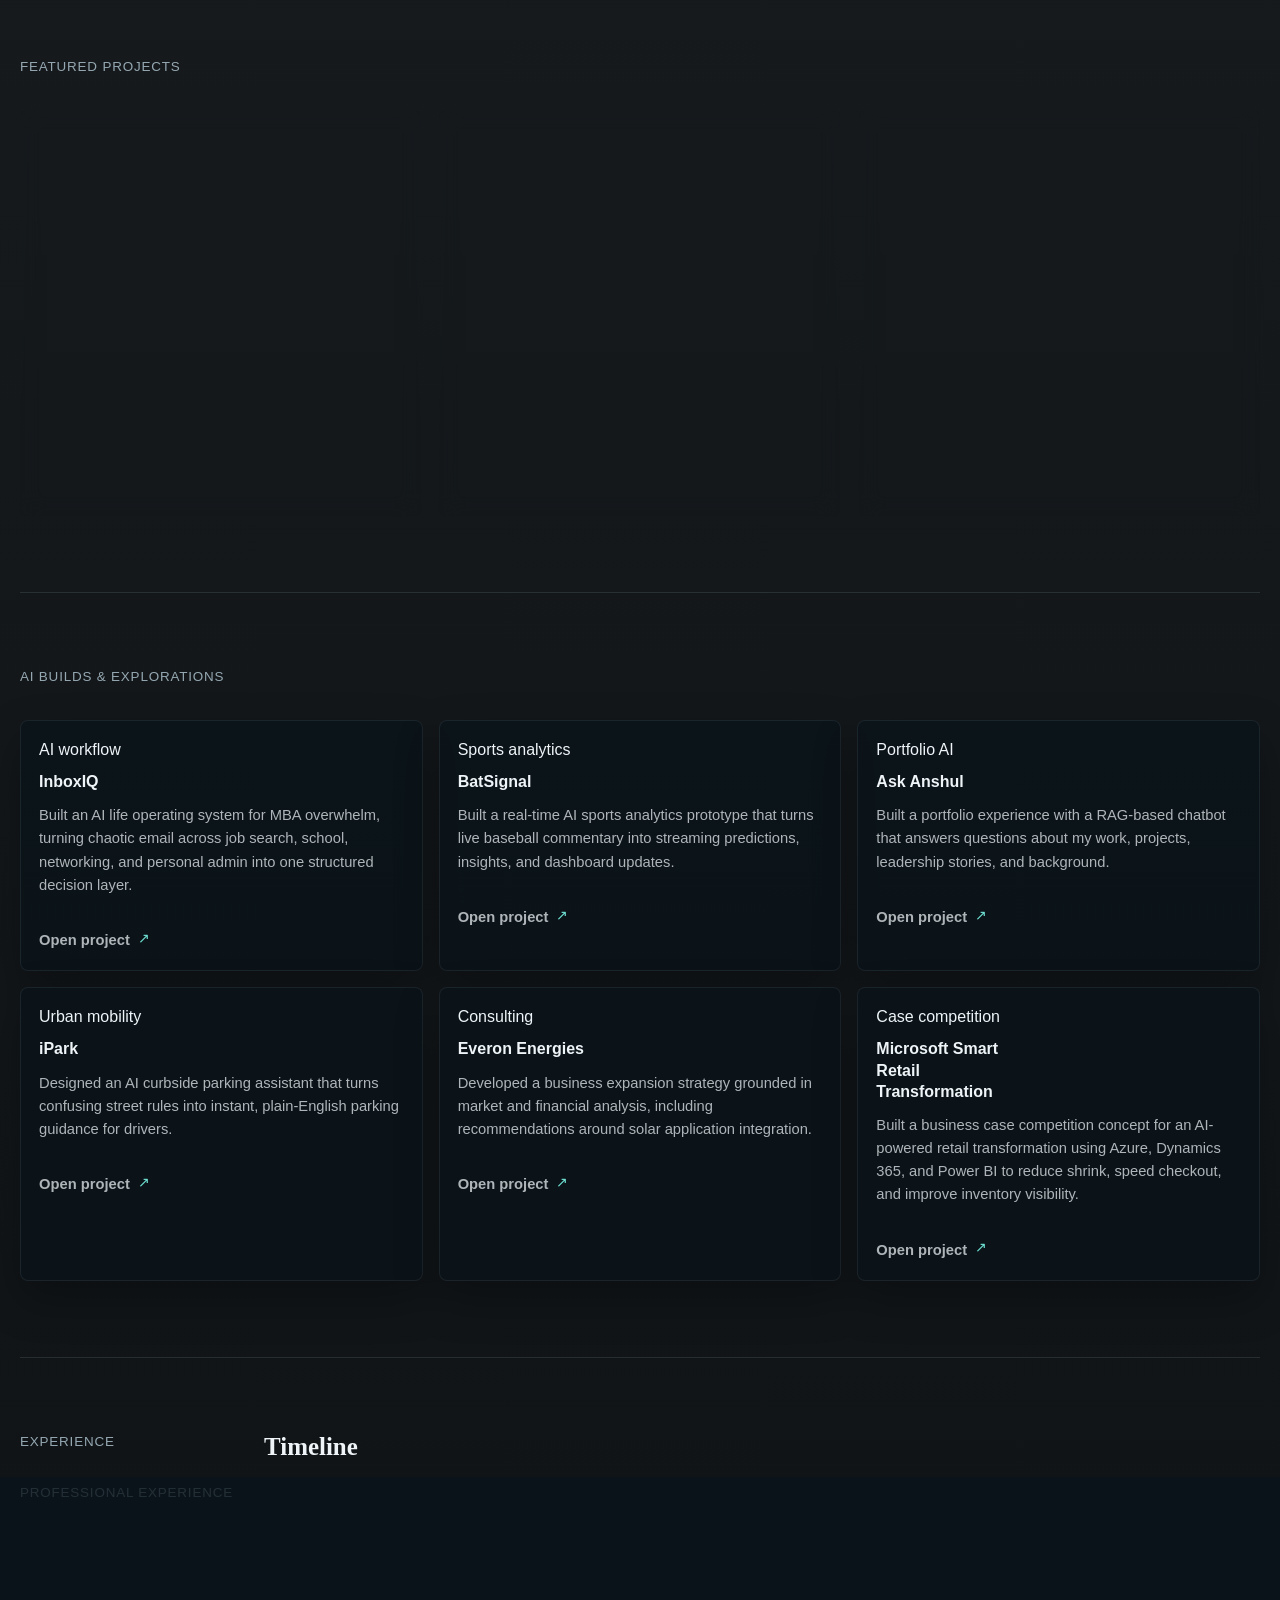
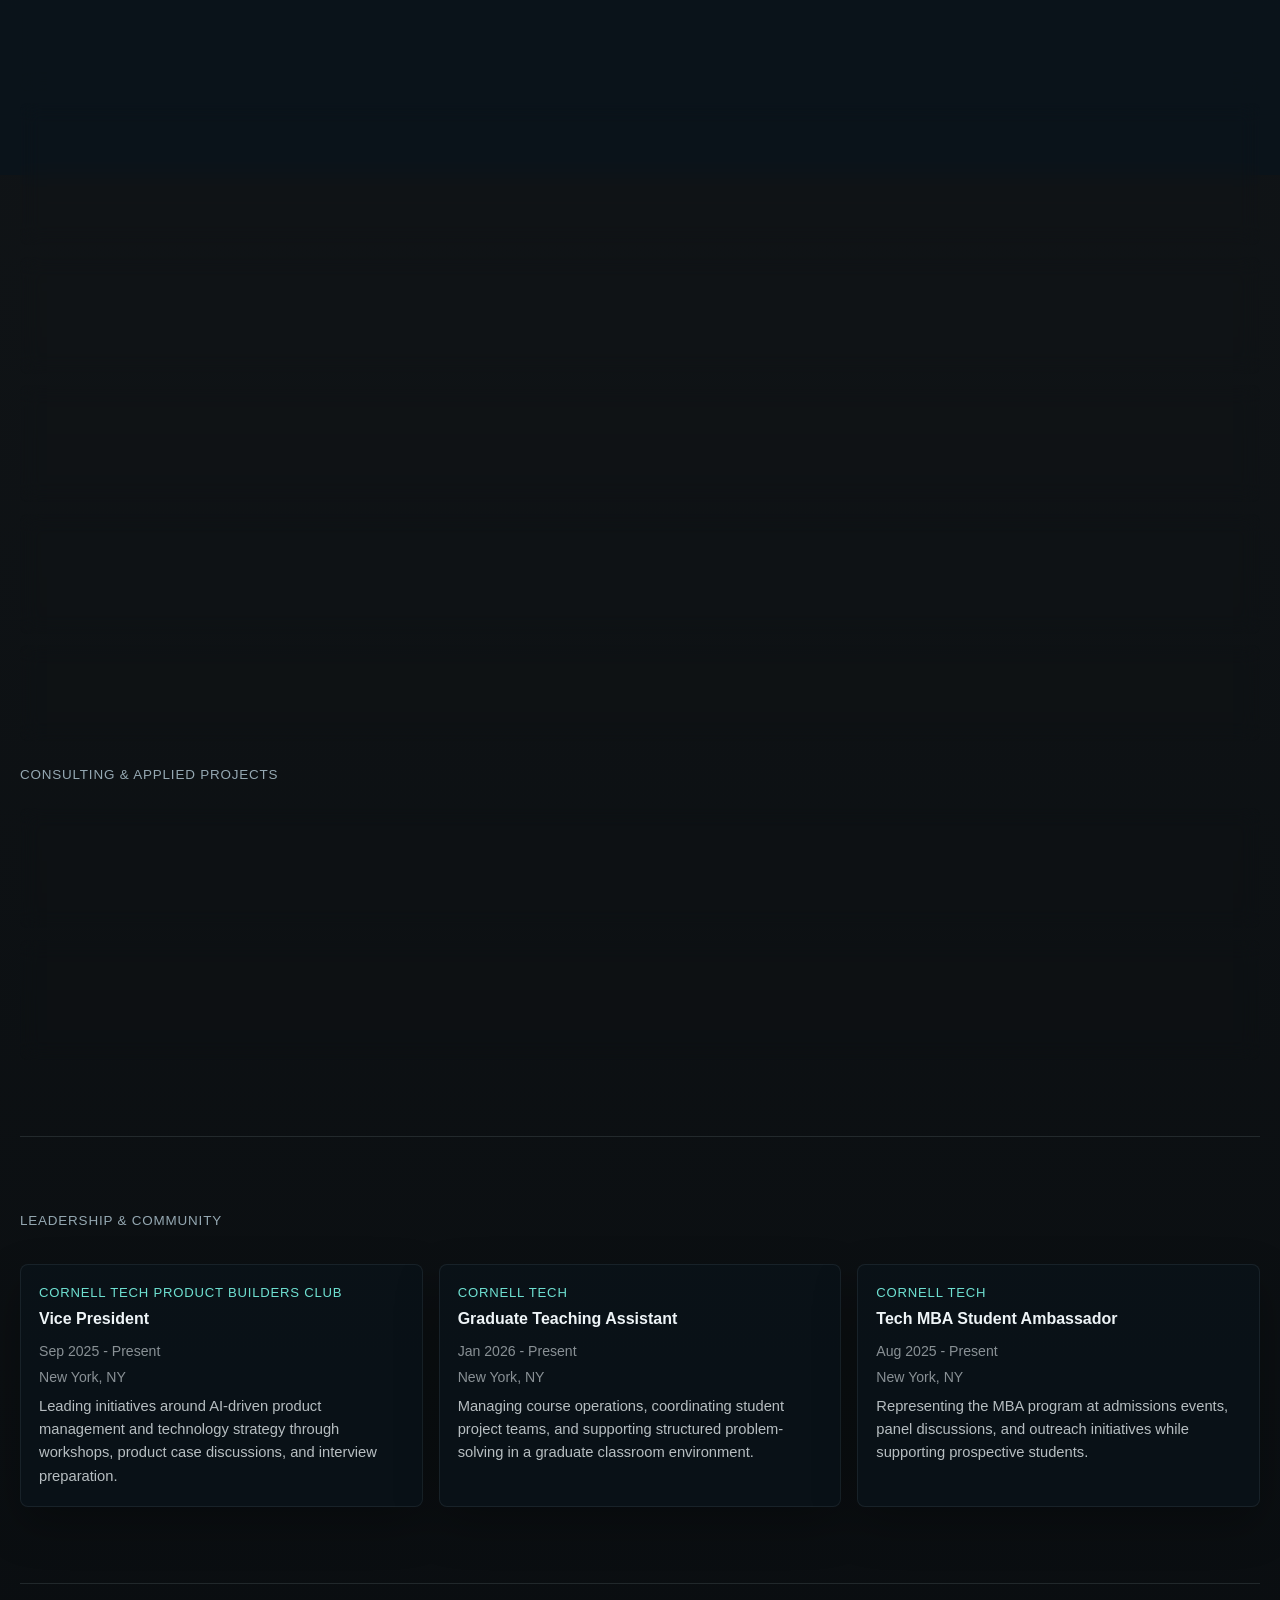
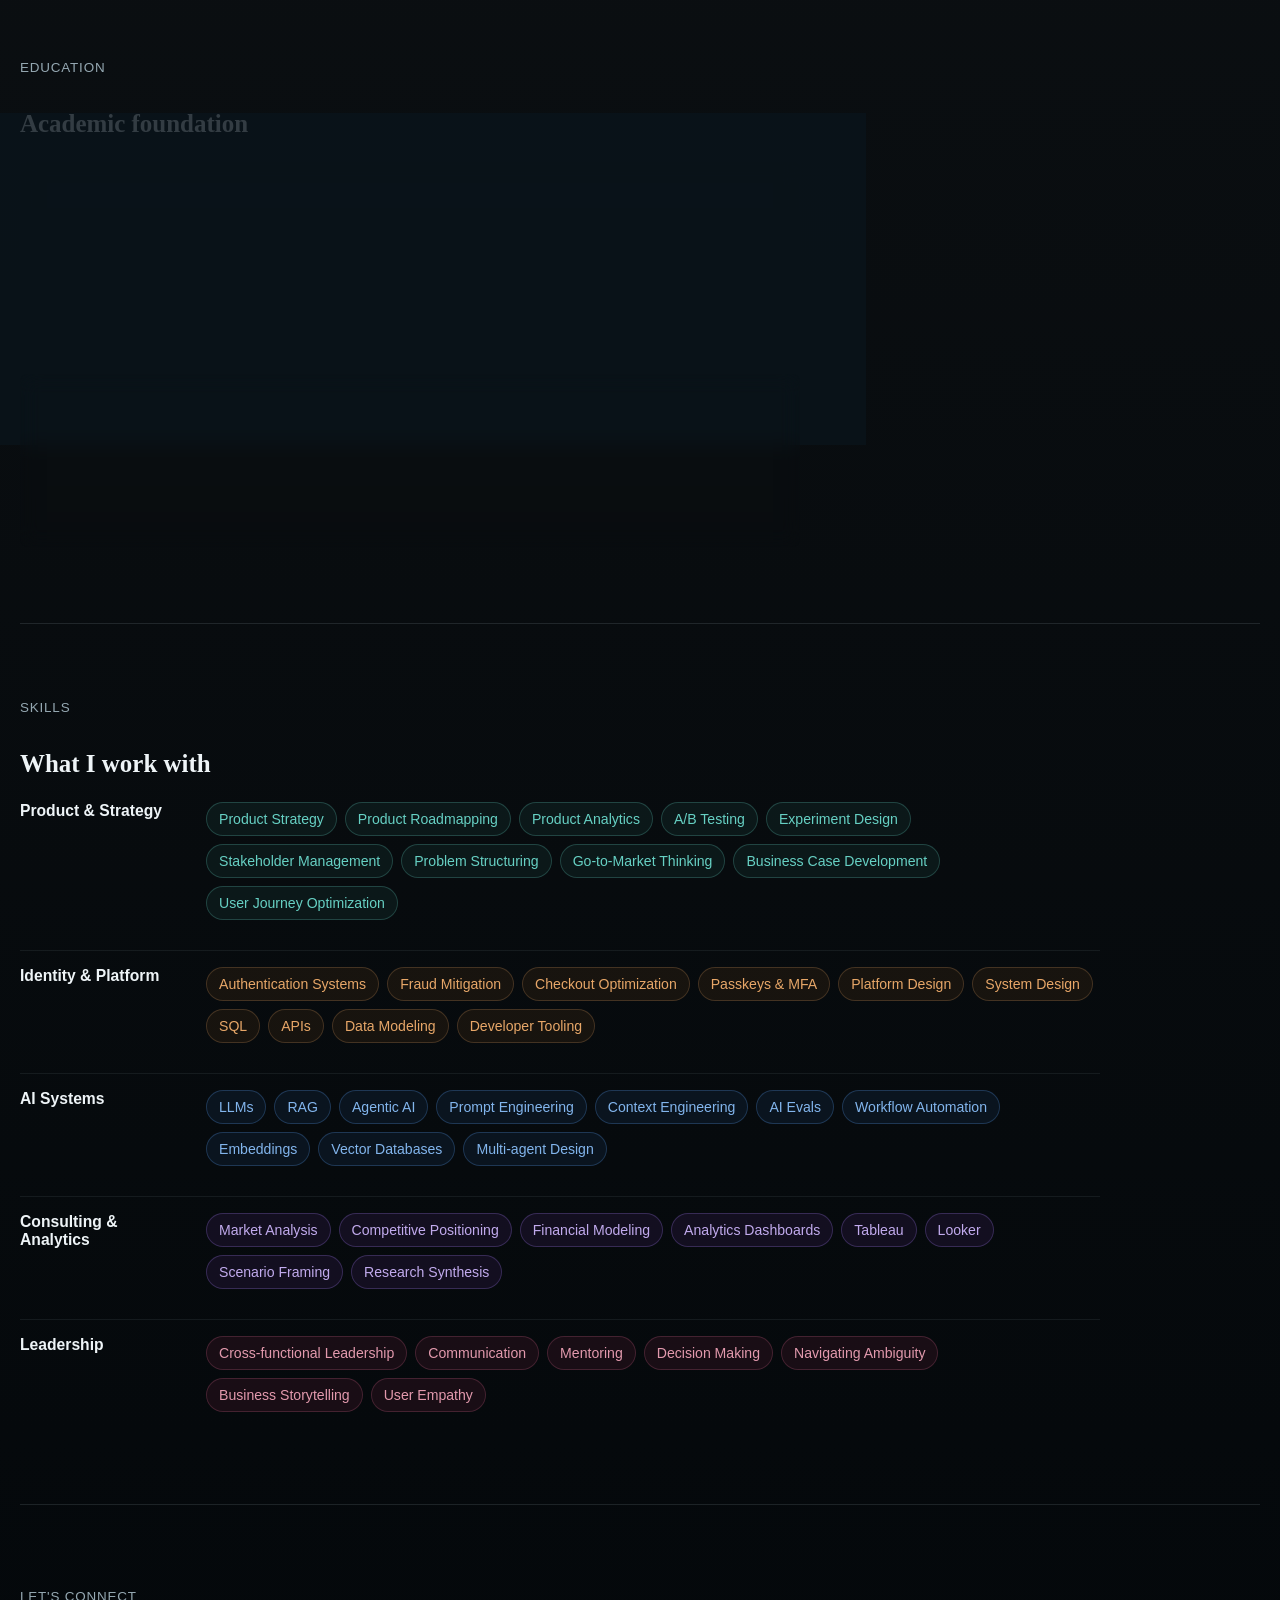
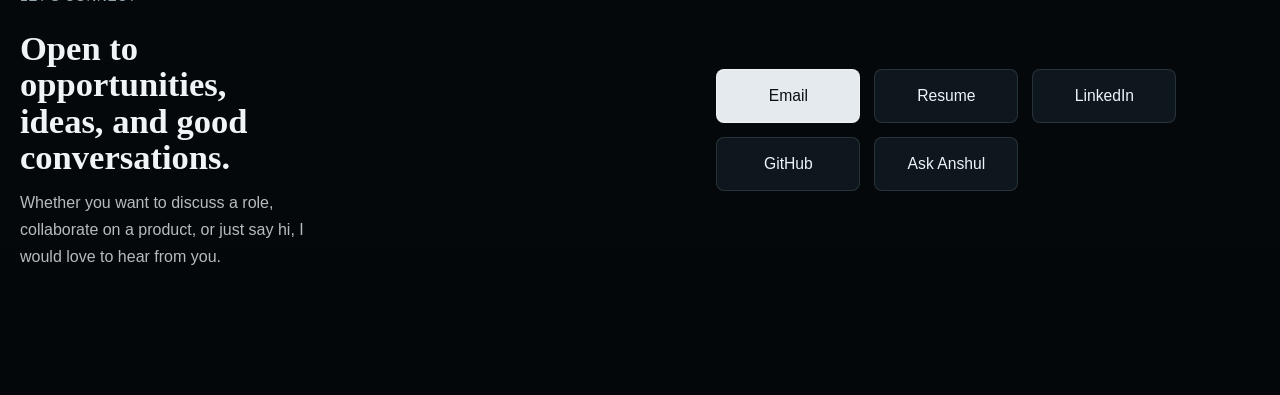
==== commit 8c431b0a: "Refine portfolio chat copy and answer style" ====
--- a/index.html
+++ b/index.html
@@ -69,14 +69,14 @@
                 <span class="hero-chat-preview-status">Start here</span>
               </div>
               <p class="hero-chat-preview-copy">
-                Chat with my portfolio about PayPal, AI projects, leadership at Cornell Tech, or what
-                kind of roles fit me best.
+                Want the quick version? Chat with my portfolio twin about PM fit, consulting stories,
+                PayPal impact, and where I fit best.
               </p>
               <p class="hero-chat-preview-hint">Try one of these to get the conversation moving:</p>
               <div class="hero-chat-preview-topics" aria-hidden="true">
+                <span>PM role fit</span>
+                <span>Consulting story</span>
                 <span>PayPal impact</span>
-                <span>Google Cloud project</span>
-                <span>Best role fit</span>
               </div>
               <button class="hero-chat-preview-prompt" type="button" data-open-chat>
                 Ask: What should I know about Anshul in 30 seconds?
--- a/styles.css
+++ b/styles.css
@@ -1333,6 +1333,15 @@
   transform: translateX(0);
 }
 
+.chat-drawer.has-conversation {
+  grid-template-rows: auto minmax(0, 1fr);
+}
+
+.chat-drawer.has-conversation .chat-intro-card,
+.chat-drawer.has-conversation .drawer-prompts {
+  display: none;
+}
+
 .chat-drawer-header {
   display: flex;
   justify-content: space-between;
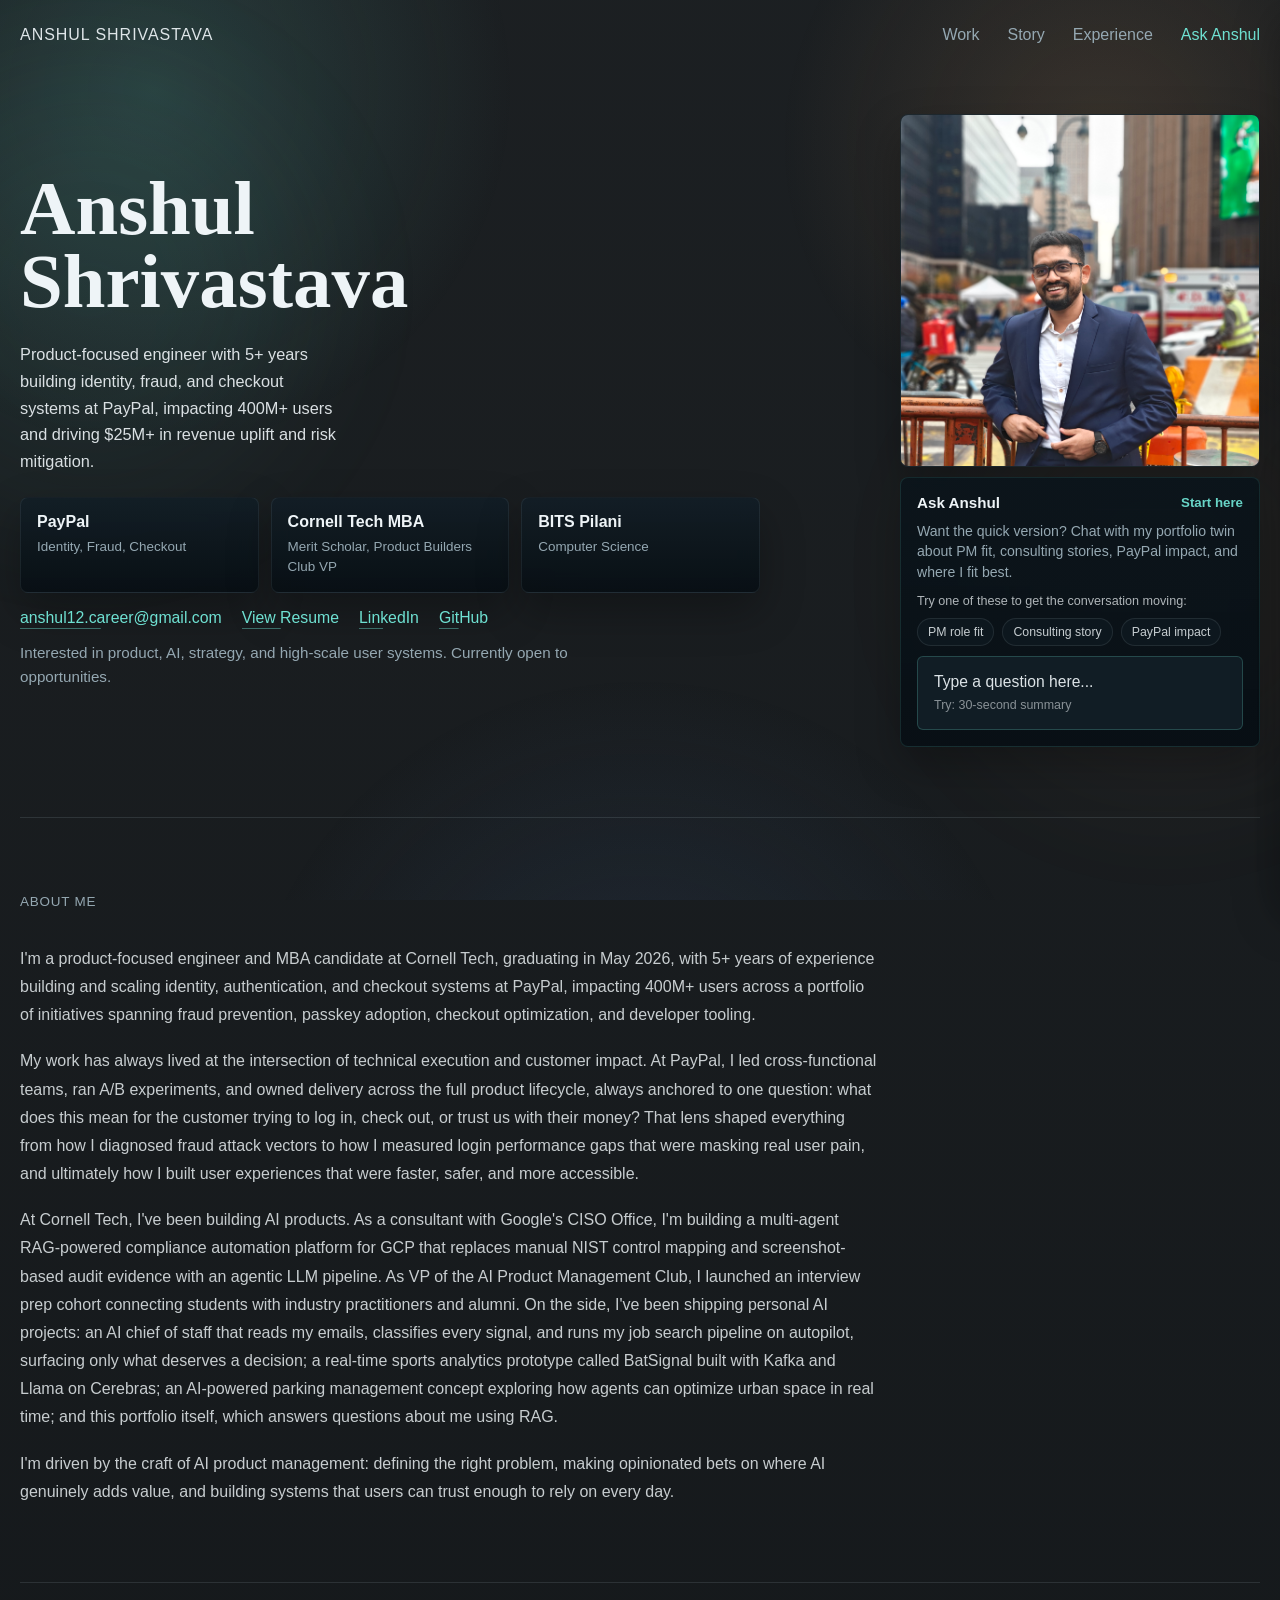
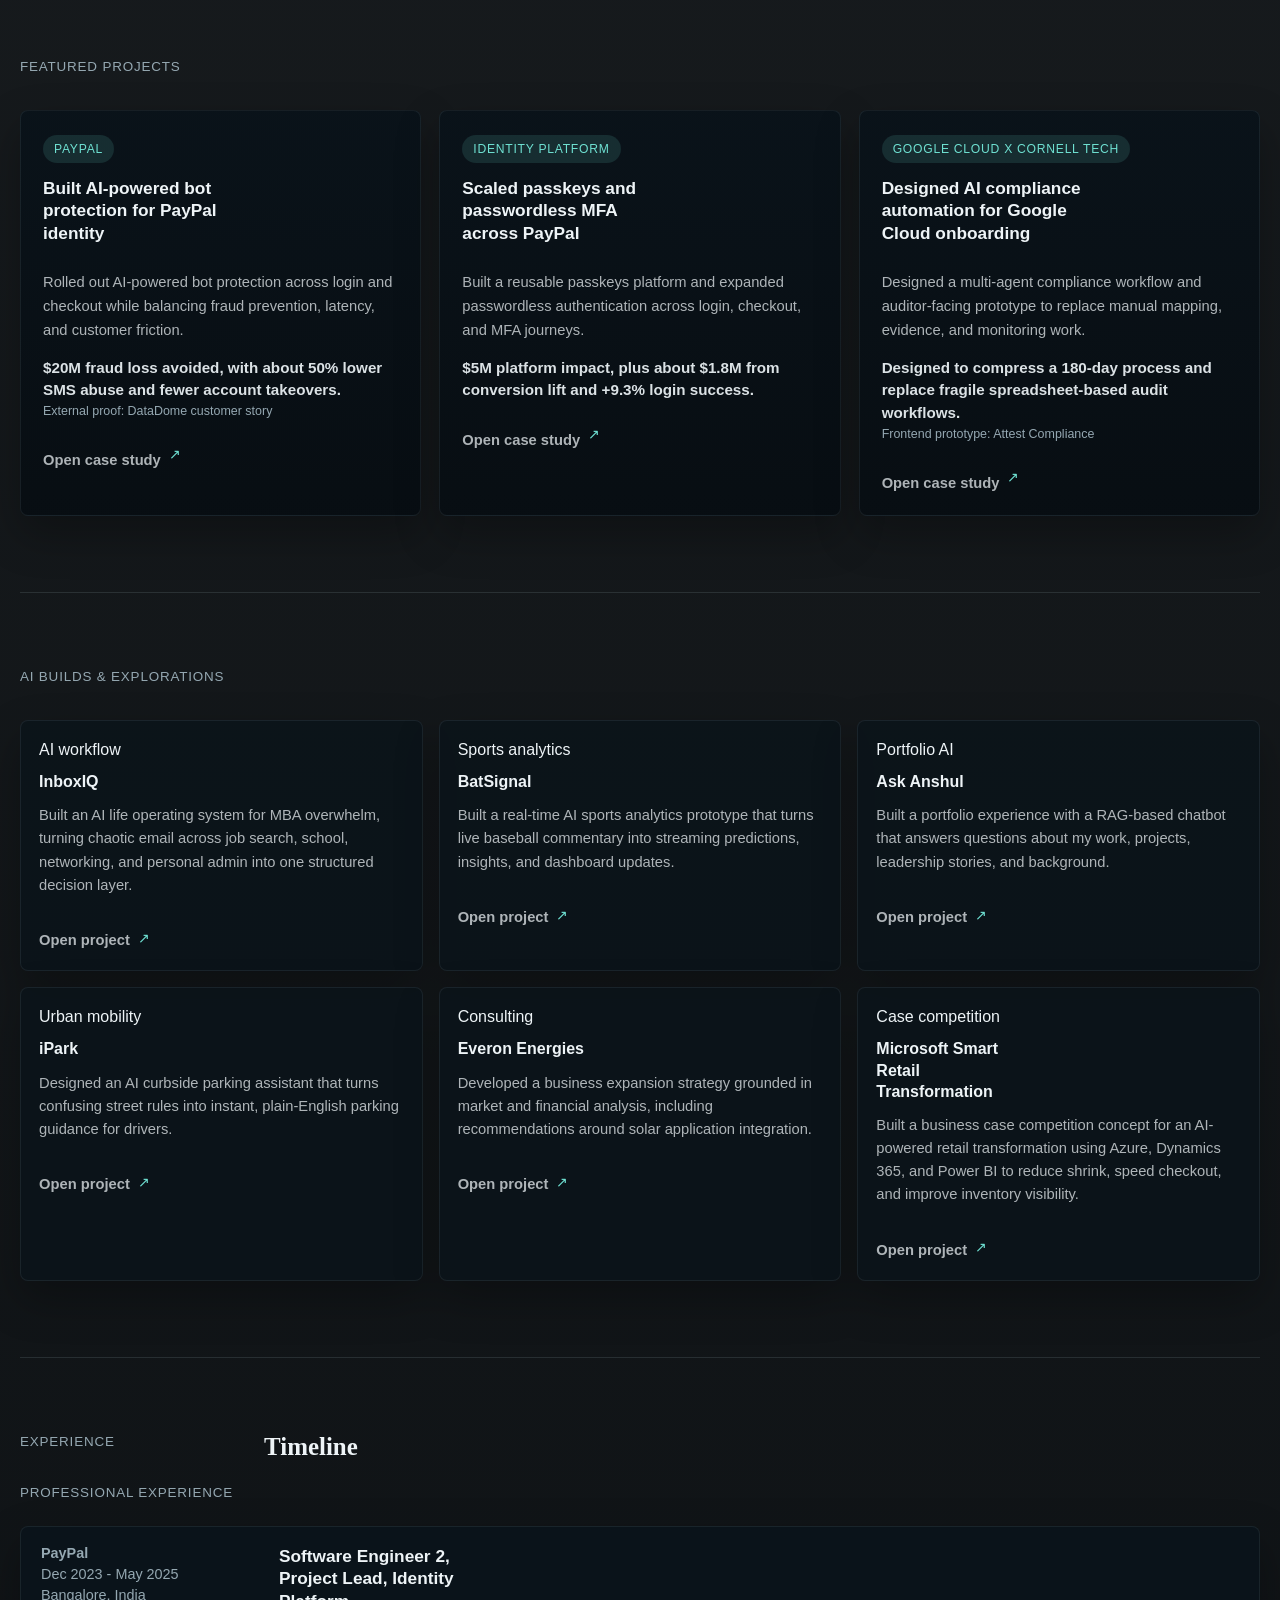
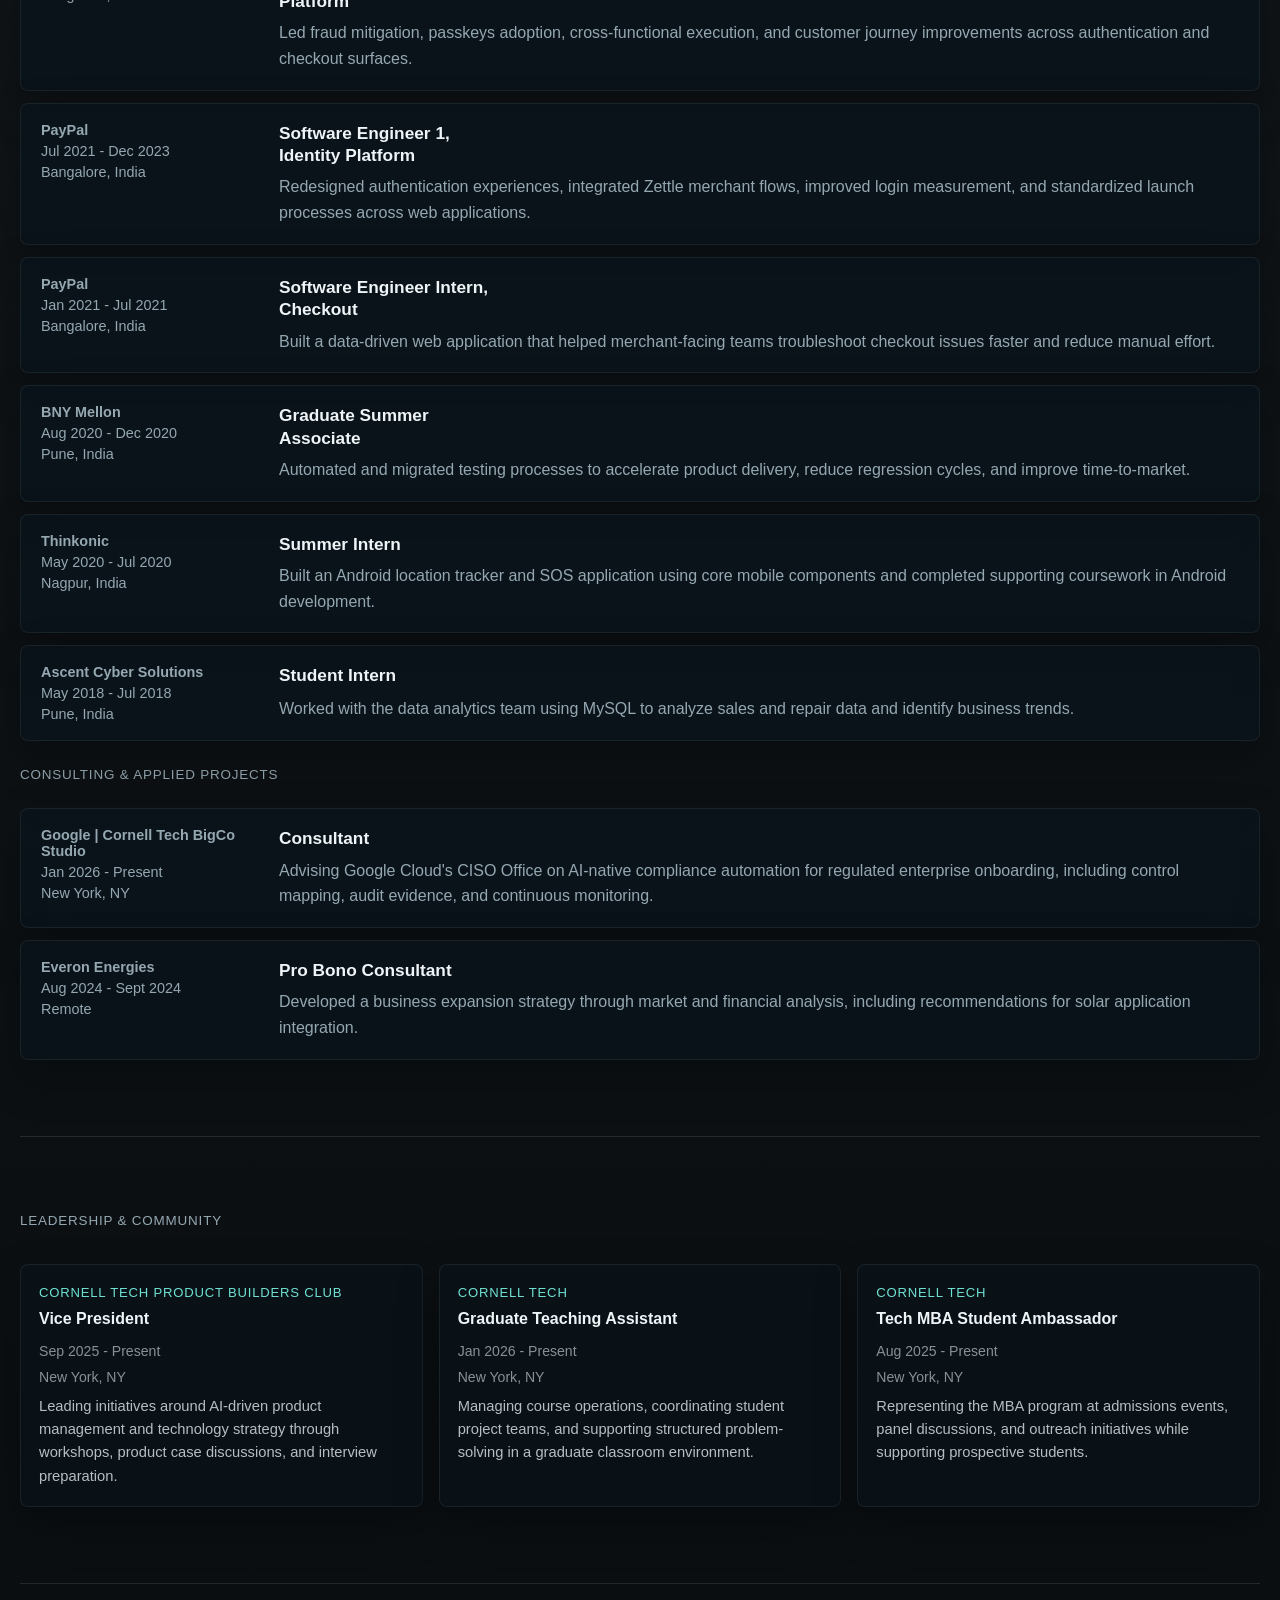
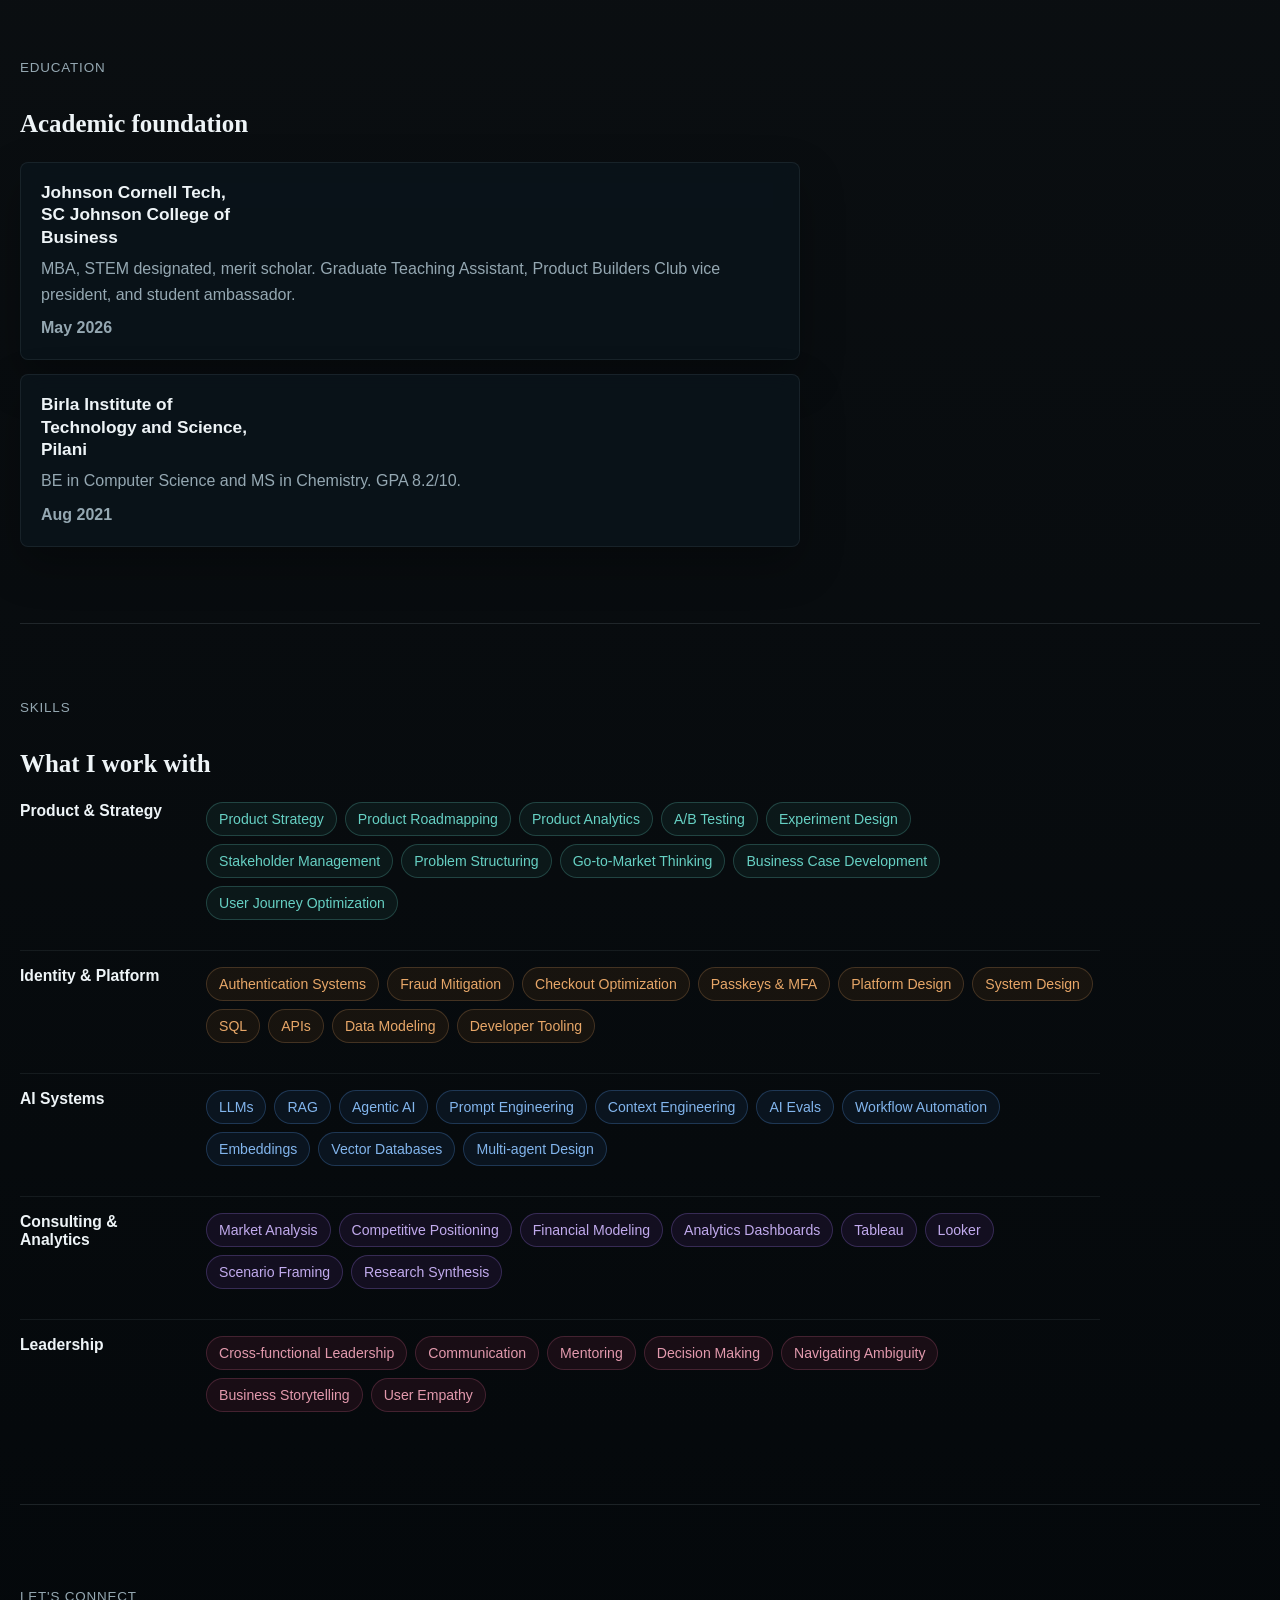
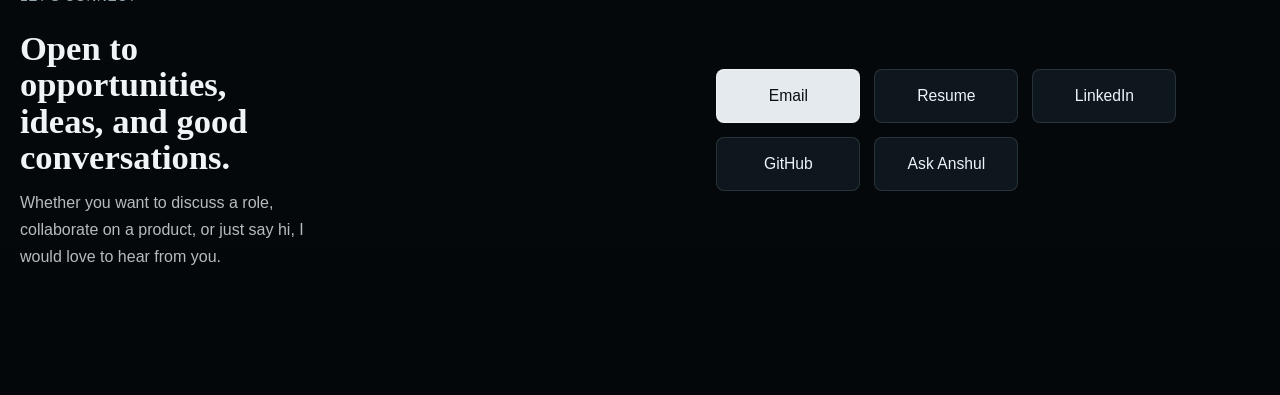
==== commit d882b56f: "Make hero chatbot entry feel more conversational" ====
--- a/index.html
+++ b/index.html
@@ -79,7 +79,8 @@
                 <span>PayPal impact</span>
               </div>
               <button class="hero-chat-preview-prompt" type="button" data-open-chat>
-                Ask: What should I know about Anshul in 30 seconds?
+                Type a question here...
+                <span class="hero-chat-preview-prompt-subtle">Try: 30-second summary</span>
               </button>
             </div>
           </div>
--- a/styles.css
+++ b/styles.css
@@ -371,6 +371,8 @@
   line-height: 1.4;
   border-radius: var(--radius-sm);
   transition: border-color 160ms ease, transform 160ms ease, background 160ms ease;
+  display: grid;
+  gap: 4px;
 }
 
 .hero-chat-preview-prompt:hover,
@@ -378,6 +380,11 @@
   border-color: rgba(111, 225, 210, 0.4);
   background: rgba(21, 35, 44, 1);
   transform: translateY(-1px);
+}
+
+.hero-chat-preview-prompt-subtle {
+  color: rgba(238, 244, 247, 0.54);
+  font-size: 0.78rem;
 }
 
 .band {
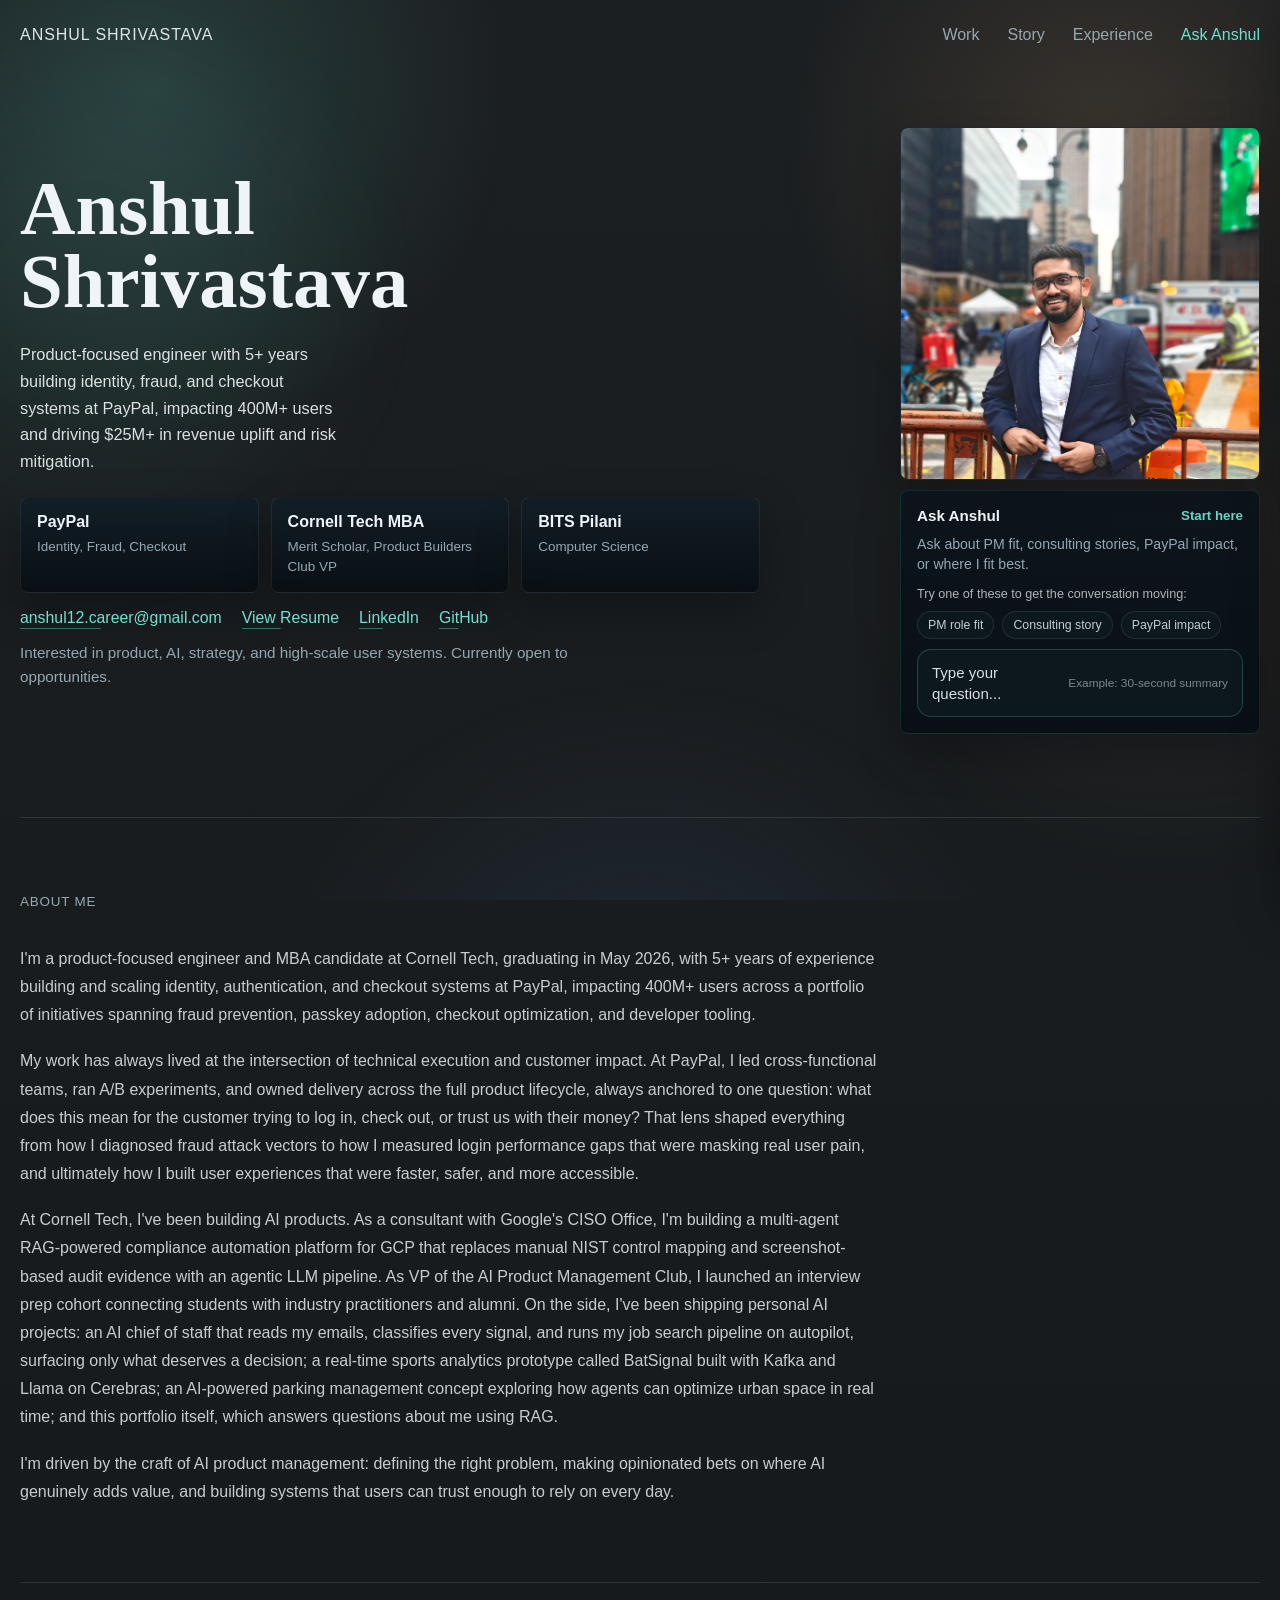
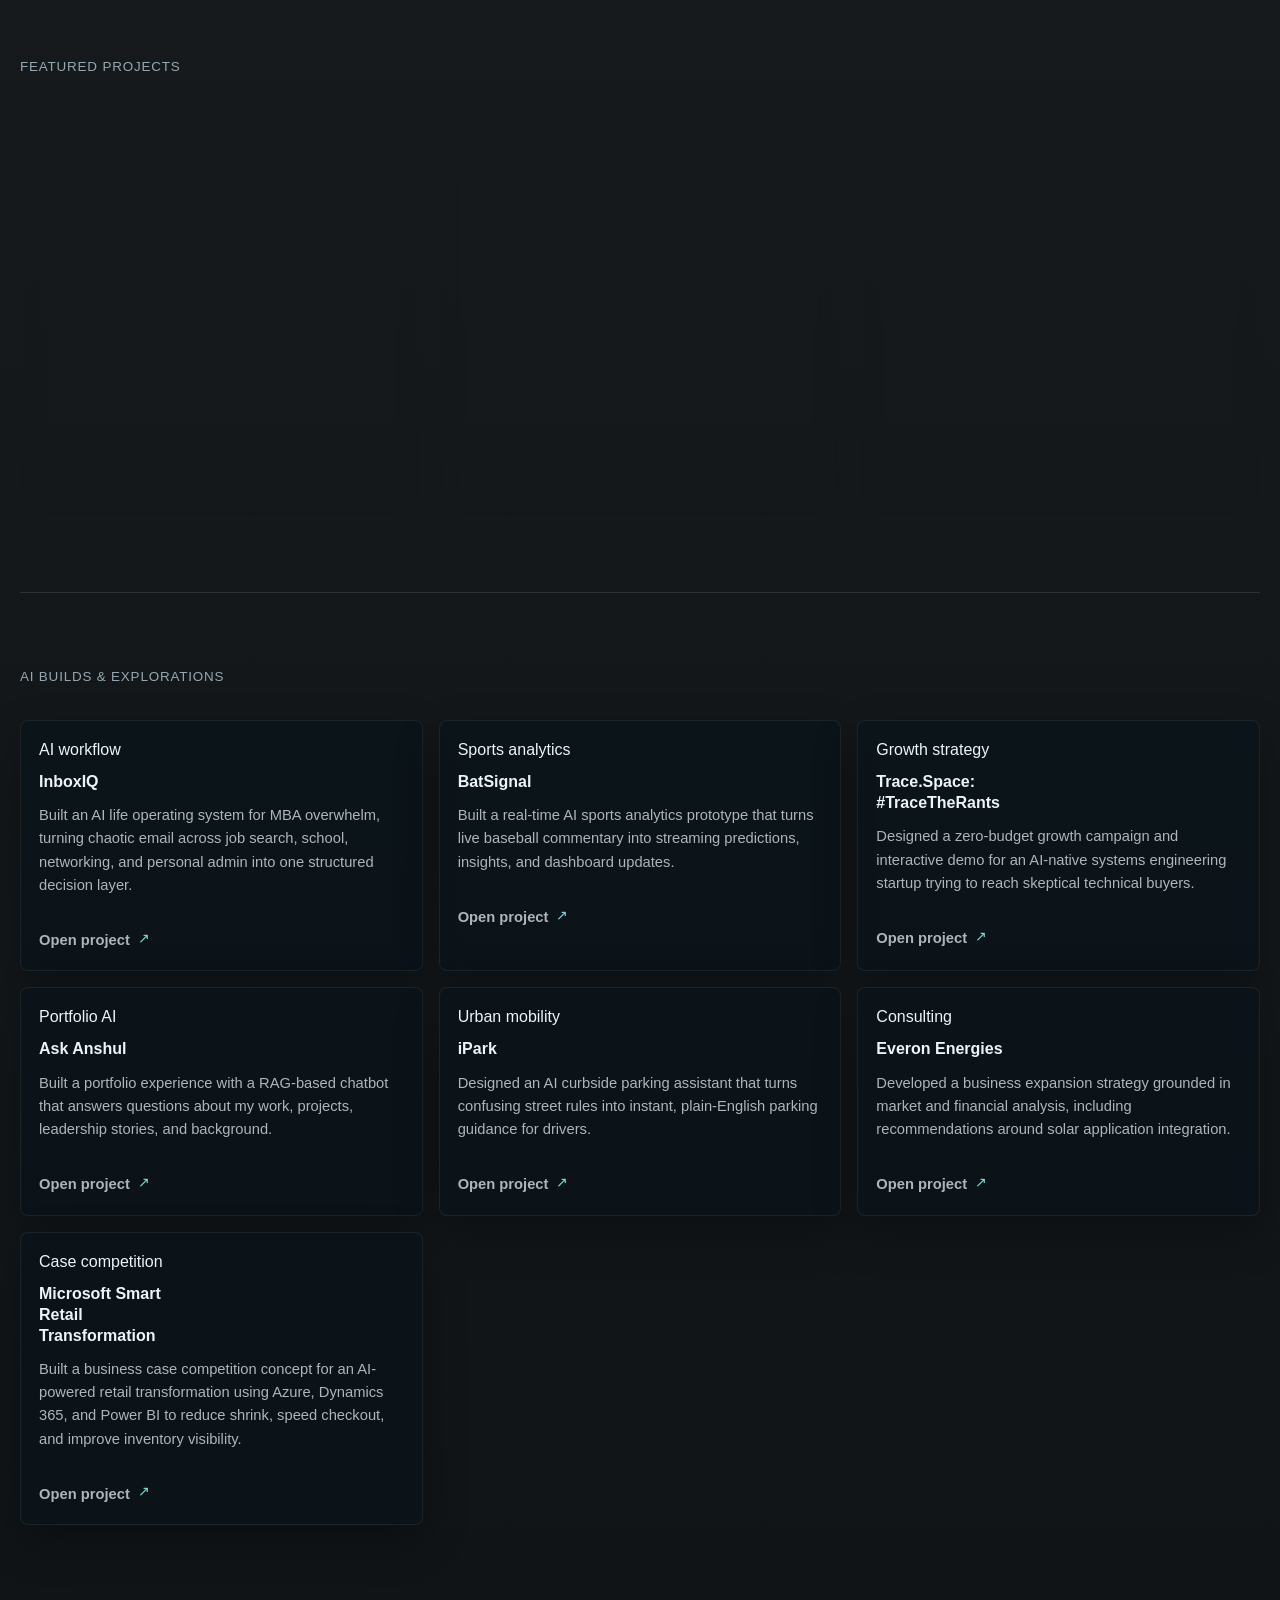
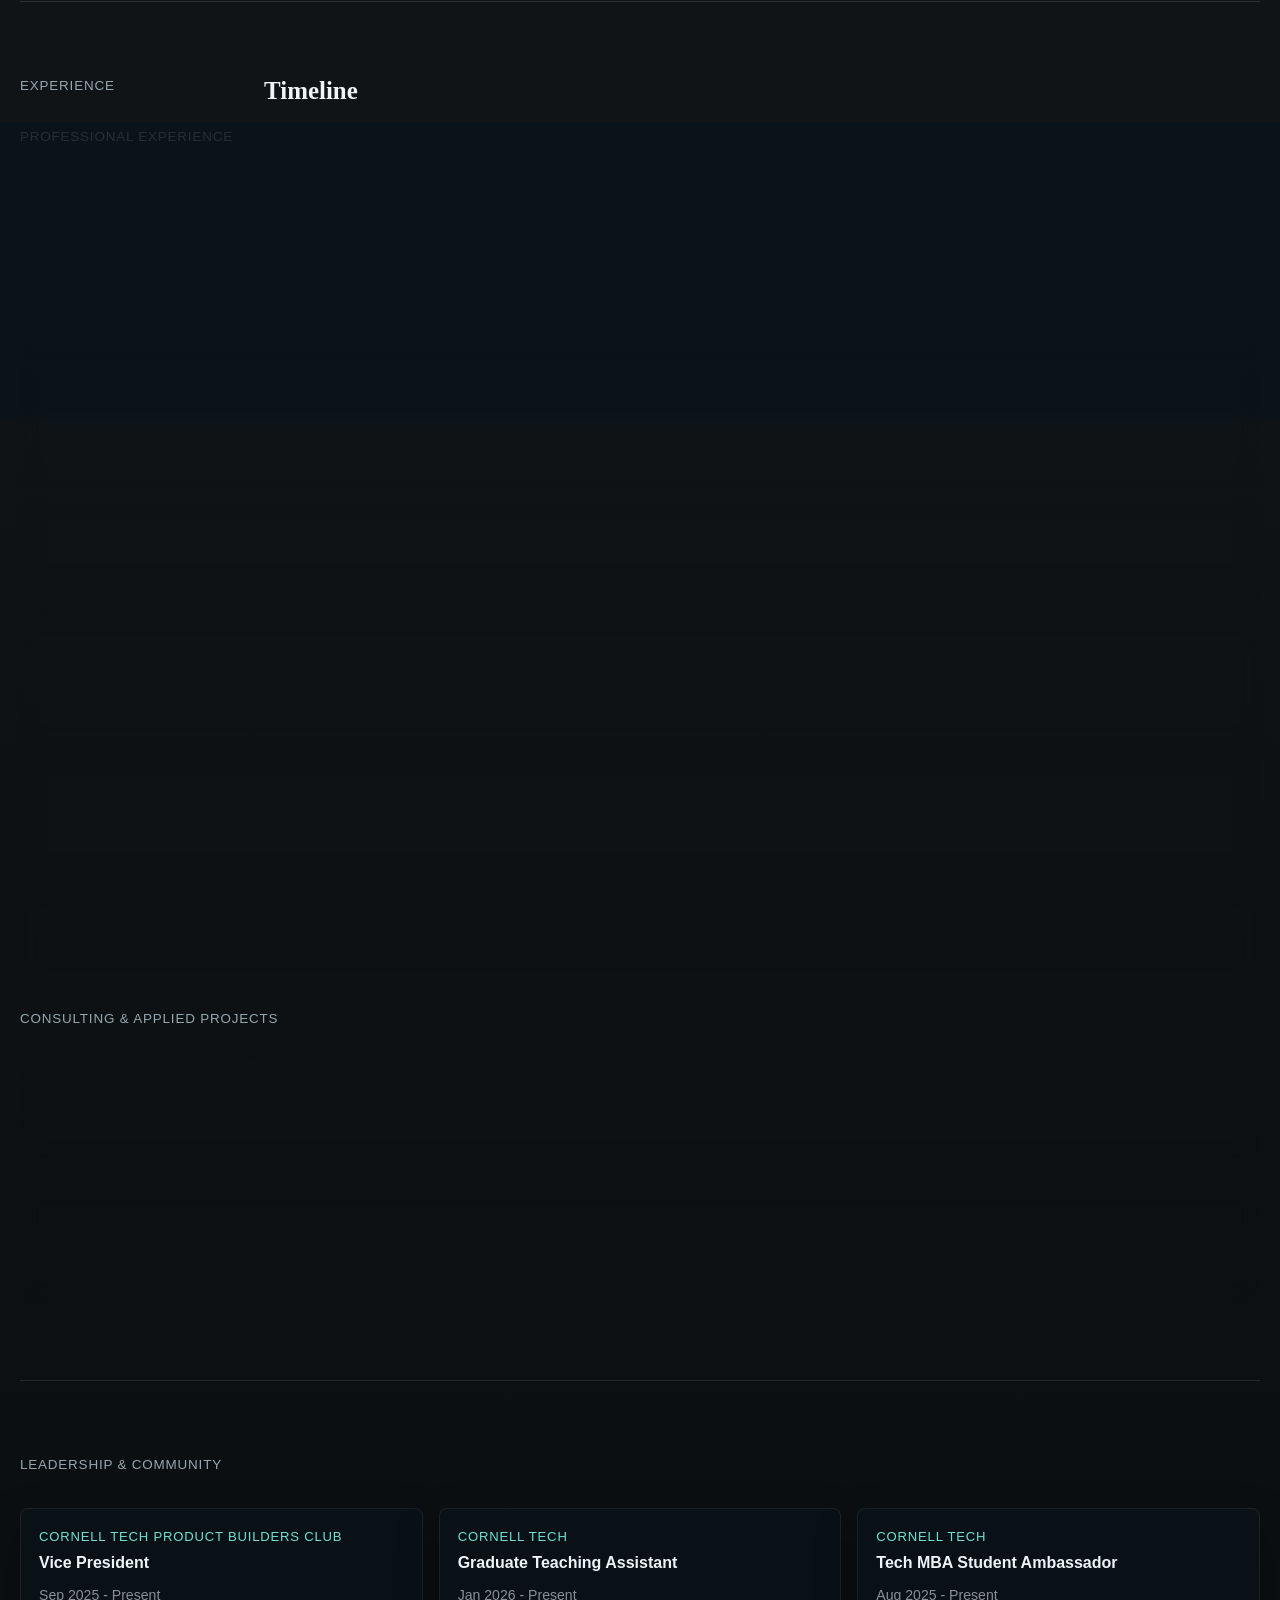
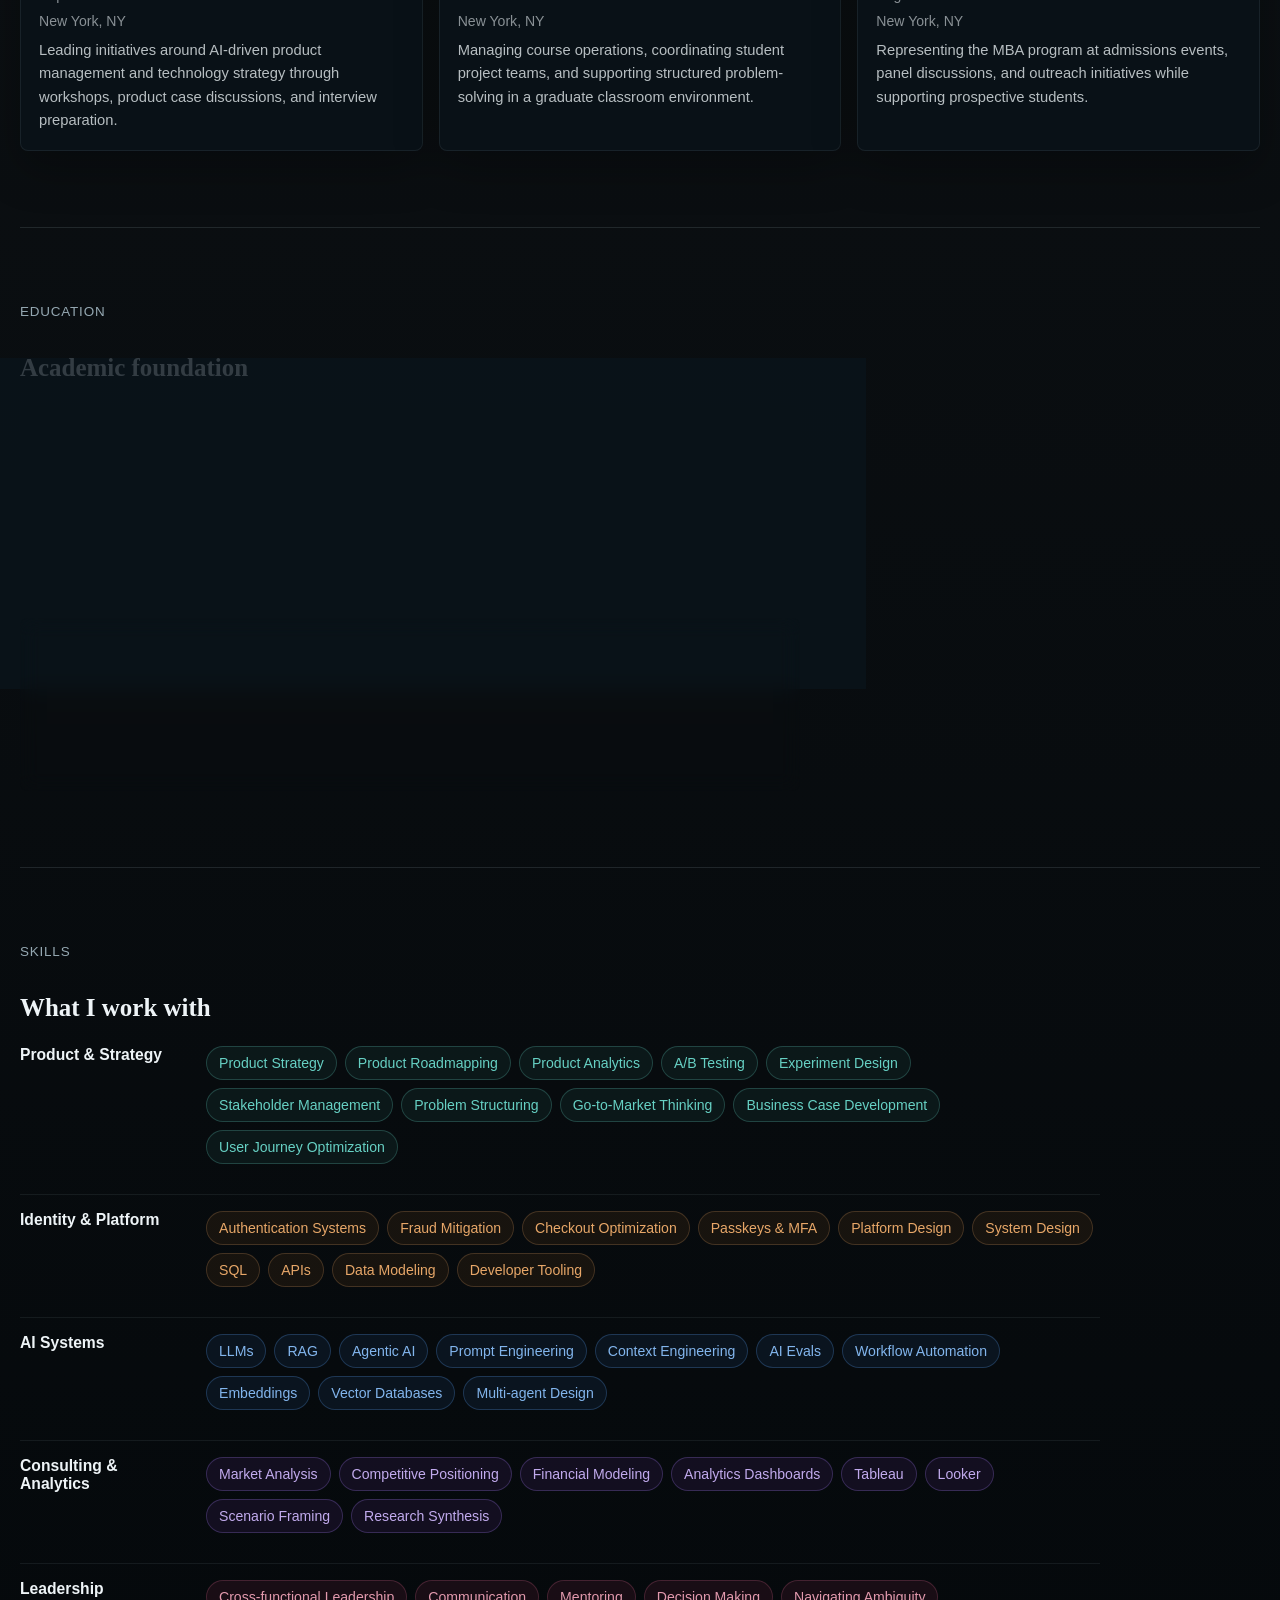
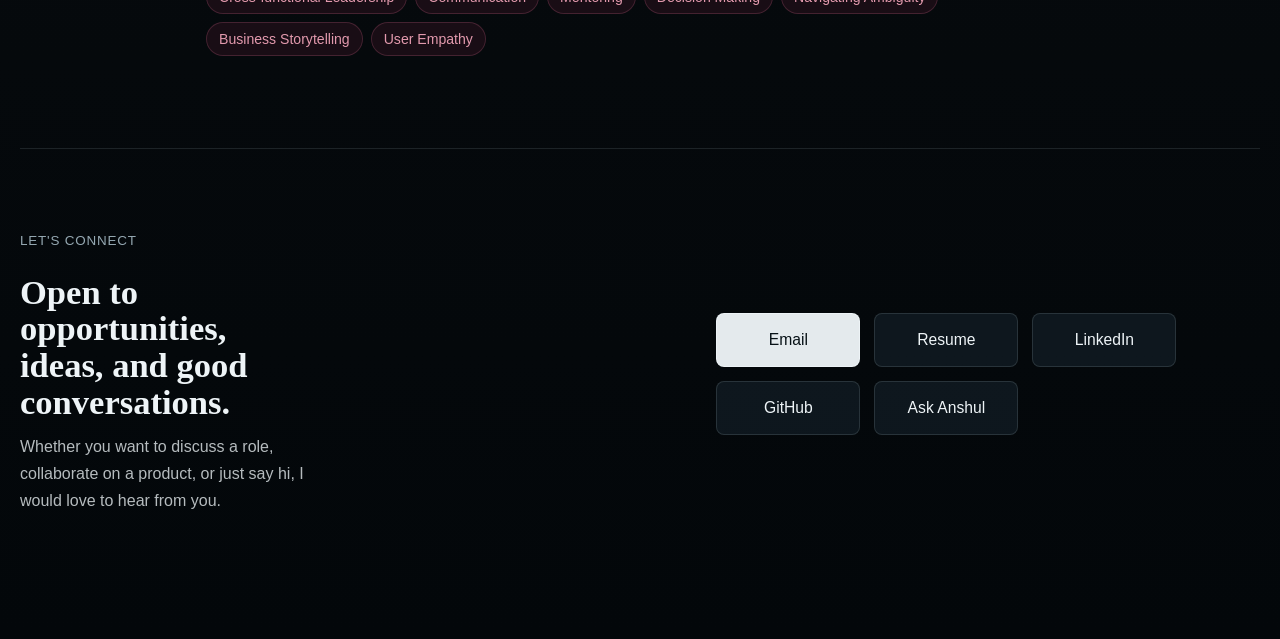
==== commit 6d0e9c89: "Fix chat input behavior and refine hero chat preview" ====
--- a/index.html
+++ b/index.html
@@ -69,8 +69,7 @@
                 <span class="hero-chat-preview-status">Start here</span>
               </div>
               <p class="hero-chat-preview-copy">
-                Want the quick version? Chat with my portfolio twin about PM fit, consulting stories,
-                PayPal impact, and where I fit best.
+                Ask about PM fit, consulting stories, PayPal impact, or where I fit best.
               </p>
               <p class="hero-chat-preview-hint">Try one of these to get the conversation moving:</p>
               <div class="hero-chat-preview-topics" aria-hidden="true">
@@ -78,9 +77,14 @@
                 <span>Consulting story</span>
                 <span>PayPal impact</span>
               </div>
-              <button class="hero-chat-preview-prompt" type="button" data-open-chat>
-                Type a question here...
-                <span class="hero-chat-preview-prompt-subtle">Try: 30-second summary</span>
+              <button
+                class="hero-chat-preview-prompt"
+                type="button"
+                data-open-chat
+                data-chat-placeholder="Type your question..."
+              >
+                <span class="hero-chat-preview-prompt-label">Type your question...</span>
+                <span class="hero-chat-preview-prompt-subtle">Example: 30-second summary</span>
               </button>
             </div>
           </div>
@@ -231,8 +235,7 @@
         <div class="chat-log" id="chat-log">
           <article class="chat-message assistant">
             <p>
-              I can answer from the portfolio, project writeups, resume context, and leadership story.
-              Ask a question or start with one of the prompts above.
+              Ask me anything about PayPal, projects, leadership, PM fit, or consulting fit.
             </p>
           </article>
         </div>
--- a/styles.css
+++ b/styles.css
@@ -363,16 +363,19 @@
 .hero-chat-preview-prompt {
   text-align: left;
   border: 1px solid rgba(111, 225, 210, 0.22);
-  background: rgba(18, 30, 38, 0.98);
+  background: rgba(14, 24, 31, 0.98);
   color: rgba(238, 244, 247, 0.92);
-  padding: 14px 16px;
+  padding: 12px 14px;
   cursor: pointer;
-  font-size: 0.98rem;
+  font-size: 0.94rem;
   line-height: 1.4;
-  border-radius: var(--radius-sm);
+  border-radius: 14px;
   transition: border-color 160ms ease, transform 160ms ease, background 160ms ease;
-  display: grid;
-  gap: 4px;
+  display: flex;
+  align-items: center;
+  justify-content: space-between;
+  gap: 12px;
+  min-height: 58px;
 }
 
 .hero-chat-preview-prompt:hover,
@@ -382,9 +385,14 @@
   transform: translateY(-1px);
 }
 
+.hero-chat-preview-prompt-label {
+  color: rgba(238, 244, 247, 0.9);
+}
+
 .hero-chat-preview-prompt-subtle {
-  color: rgba(238, 244, 247, 0.54);
-  font-size: 0.78rem;
+  color: rgba(238, 244, 247, 0.5);
+  font-size: 0.74rem;
+  white-space: nowrap;
 }
 
 .band {
@@ -794,6 +802,44 @@
 }
 
 .project-proof-link::after {
+  content: "↗";
+  font-size: 0.9em;
+}
+
+.project-links-block {
+  margin-top: 16px;
+  display: grid;
+  gap: 10px;
+}
+
+.project-links-list {
+  display: flex;
+  flex-wrap: wrap;
+  gap: 10px;
+}
+
+.project-link-chip {
+  display: inline-flex;
+  align-items: center;
+  gap: 8px;
+  padding: 9px 12px;
+  border: 1px solid rgba(207, 225, 232, 0.12);
+  background: rgba(13, 24, 31, 0.78);
+  color: rgba(238, 244, 247, 0.92);
+  font-size: 0.84rem;
+  line-height: 1.3;
+  text-decoration: none;
+  border-radius: 999px;
+}
+
+.project-link-chip:hover,
+.project-link-chip:focus-visible {
+  border-color: rgba(111, 225, 210, 0.34);
+  color: var(--ink);
+  background: rgba(15, 28, 36, 0.92);
+}
+
+.project-link-chip::after {
   content: "↗";
   font-size: 0.9em;
 }
@@ -1295,6 +1341,16 @@
   border-radius: 14px;
 }
 
+.chat-form input::placeholder {
+  color: rgba(238, 244, 247, 0.42);
+}
+
+.chat-form input:focus {
+  outline: none;
+  border-color: rgba(111, 225, 210, 0.46);
+  box-shadow: 0 0 0 3px rgba(111, 225, 210, 0.1);
+}
+
 .chat-form input:disabled,
 .chat-form button:disabled {
   opacity: 0.72;
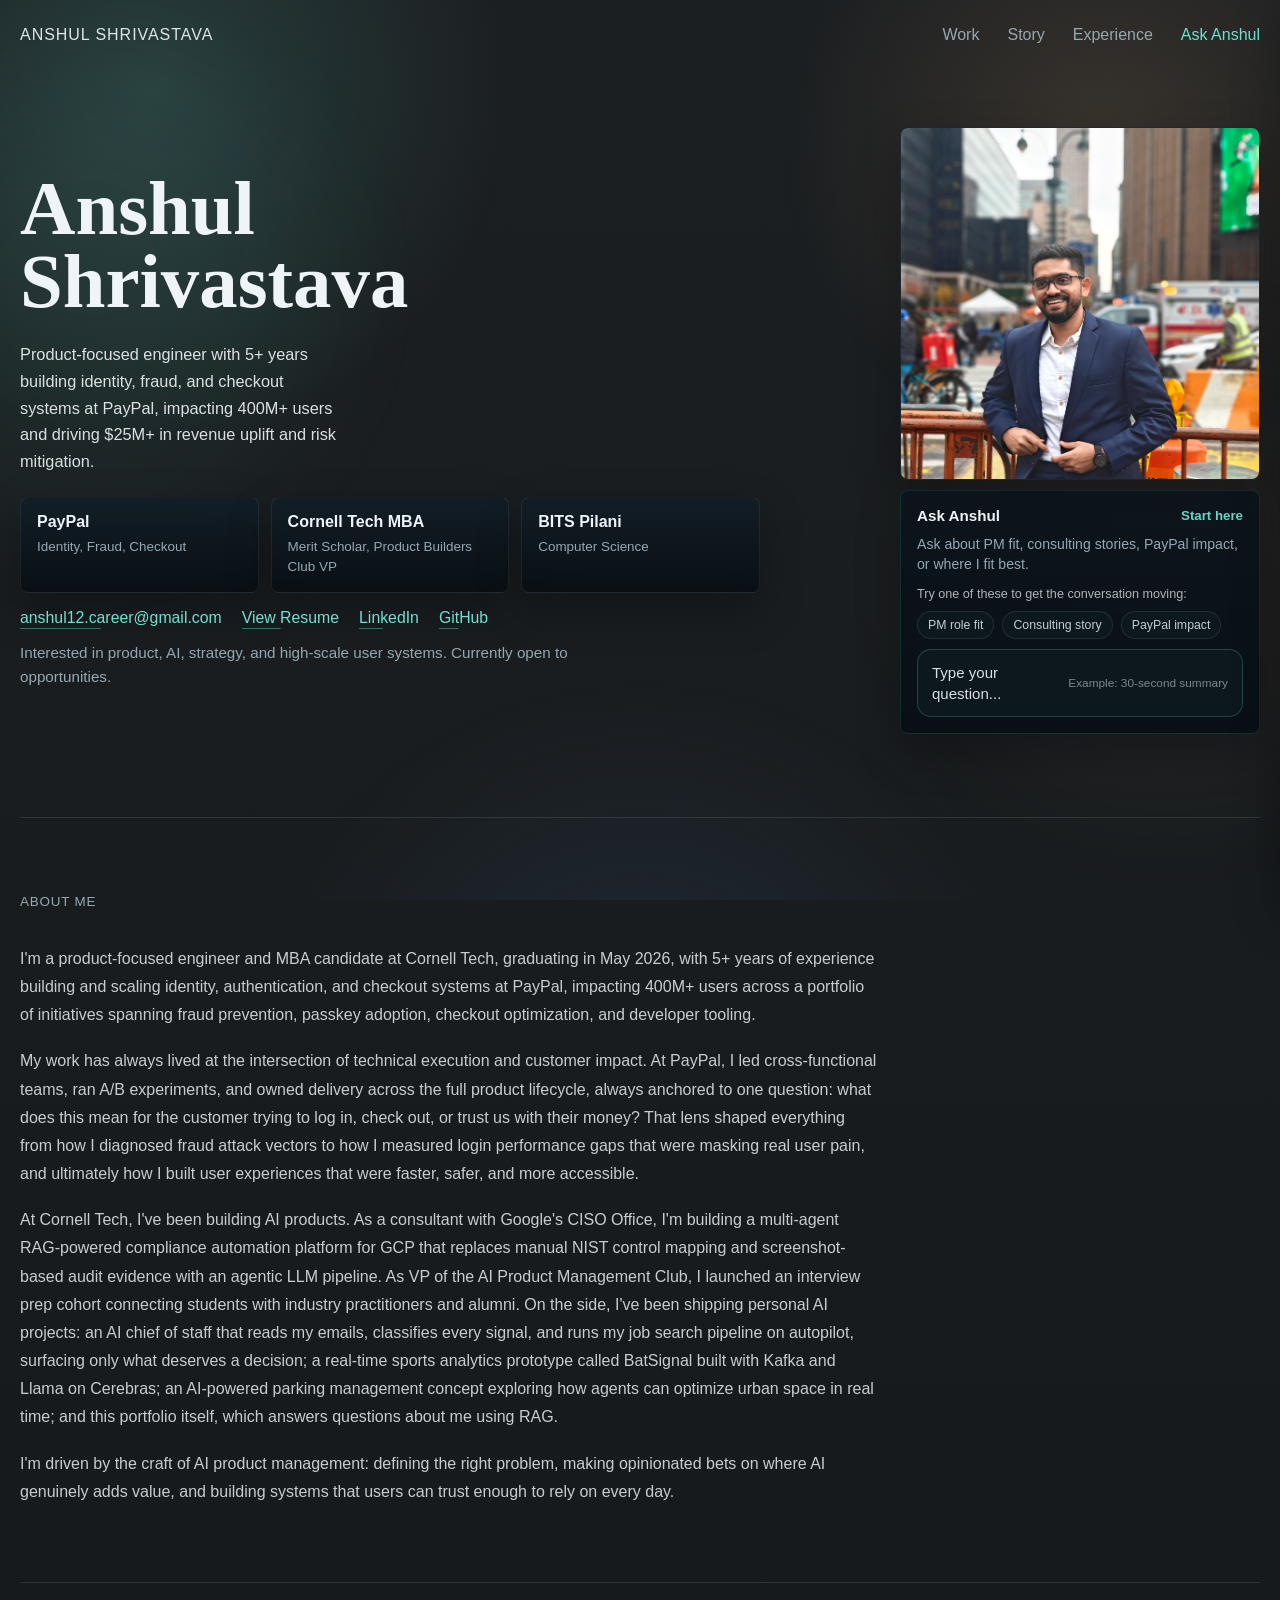
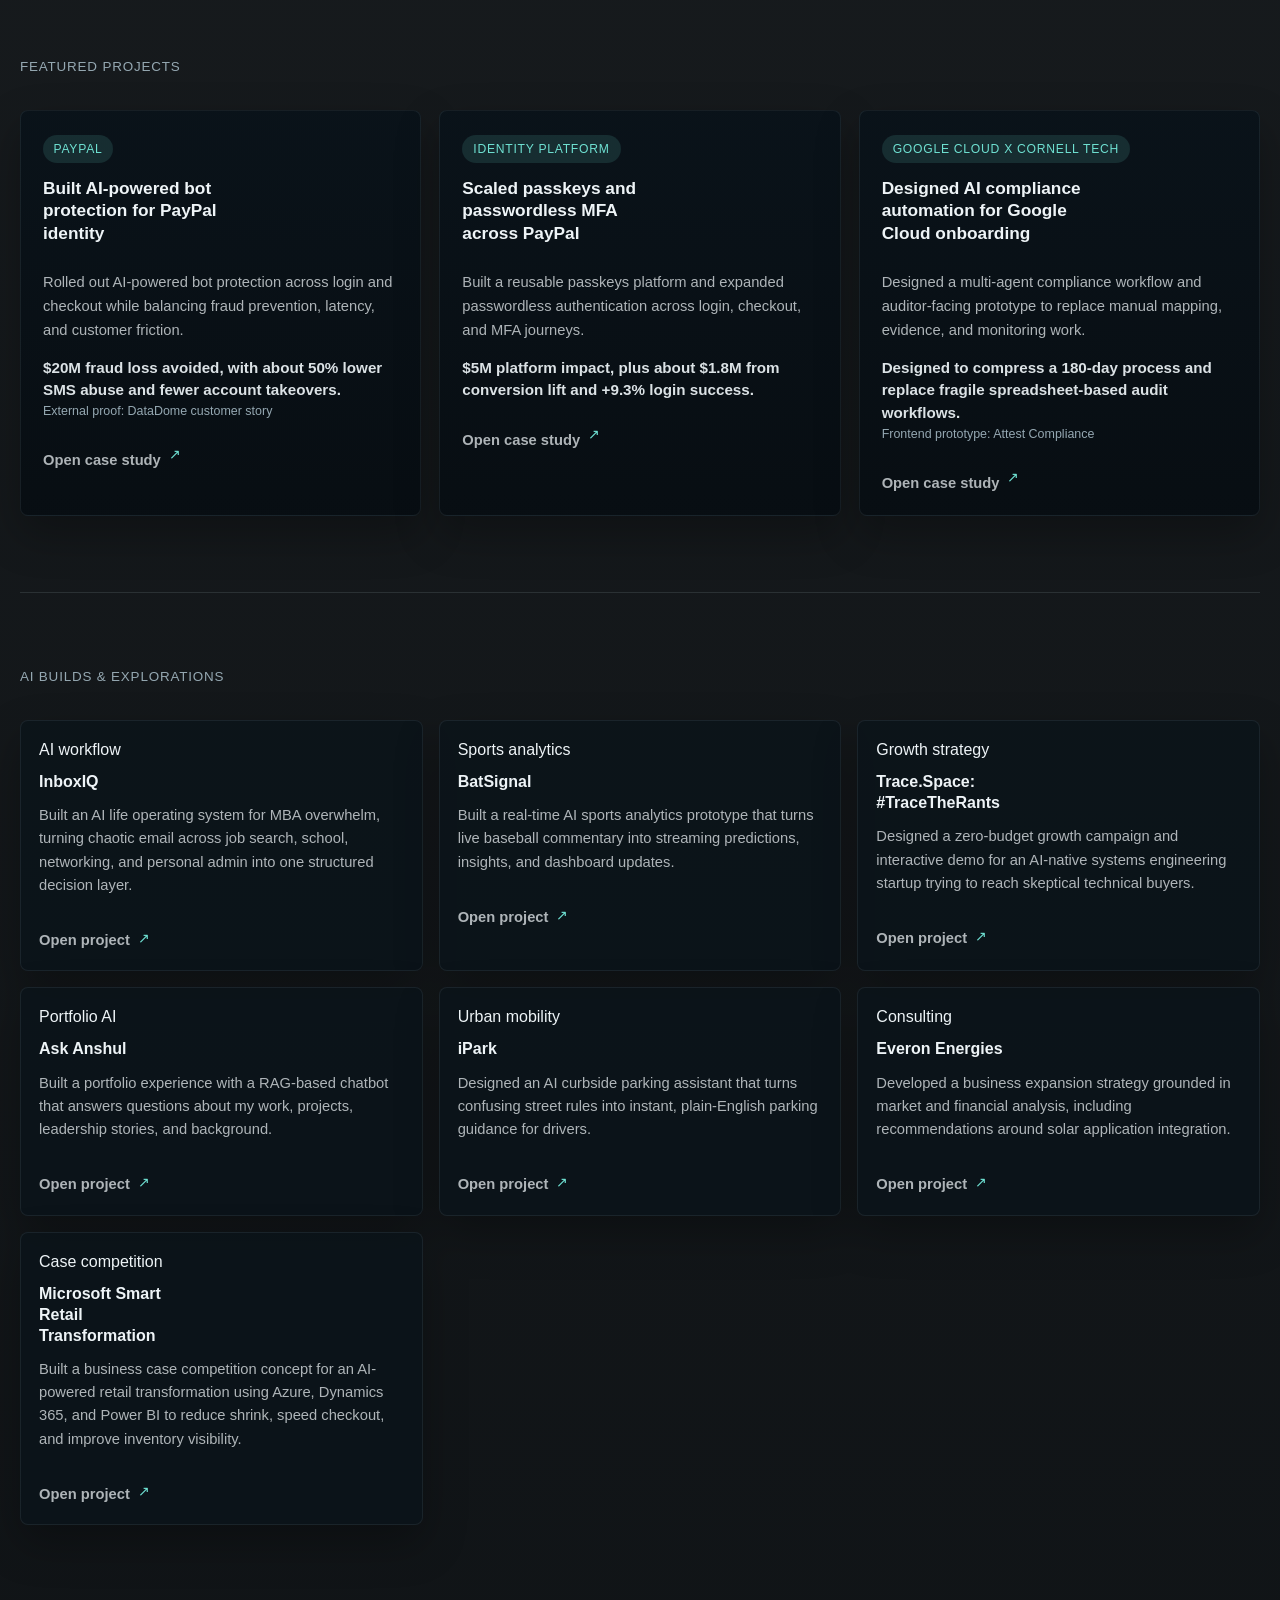
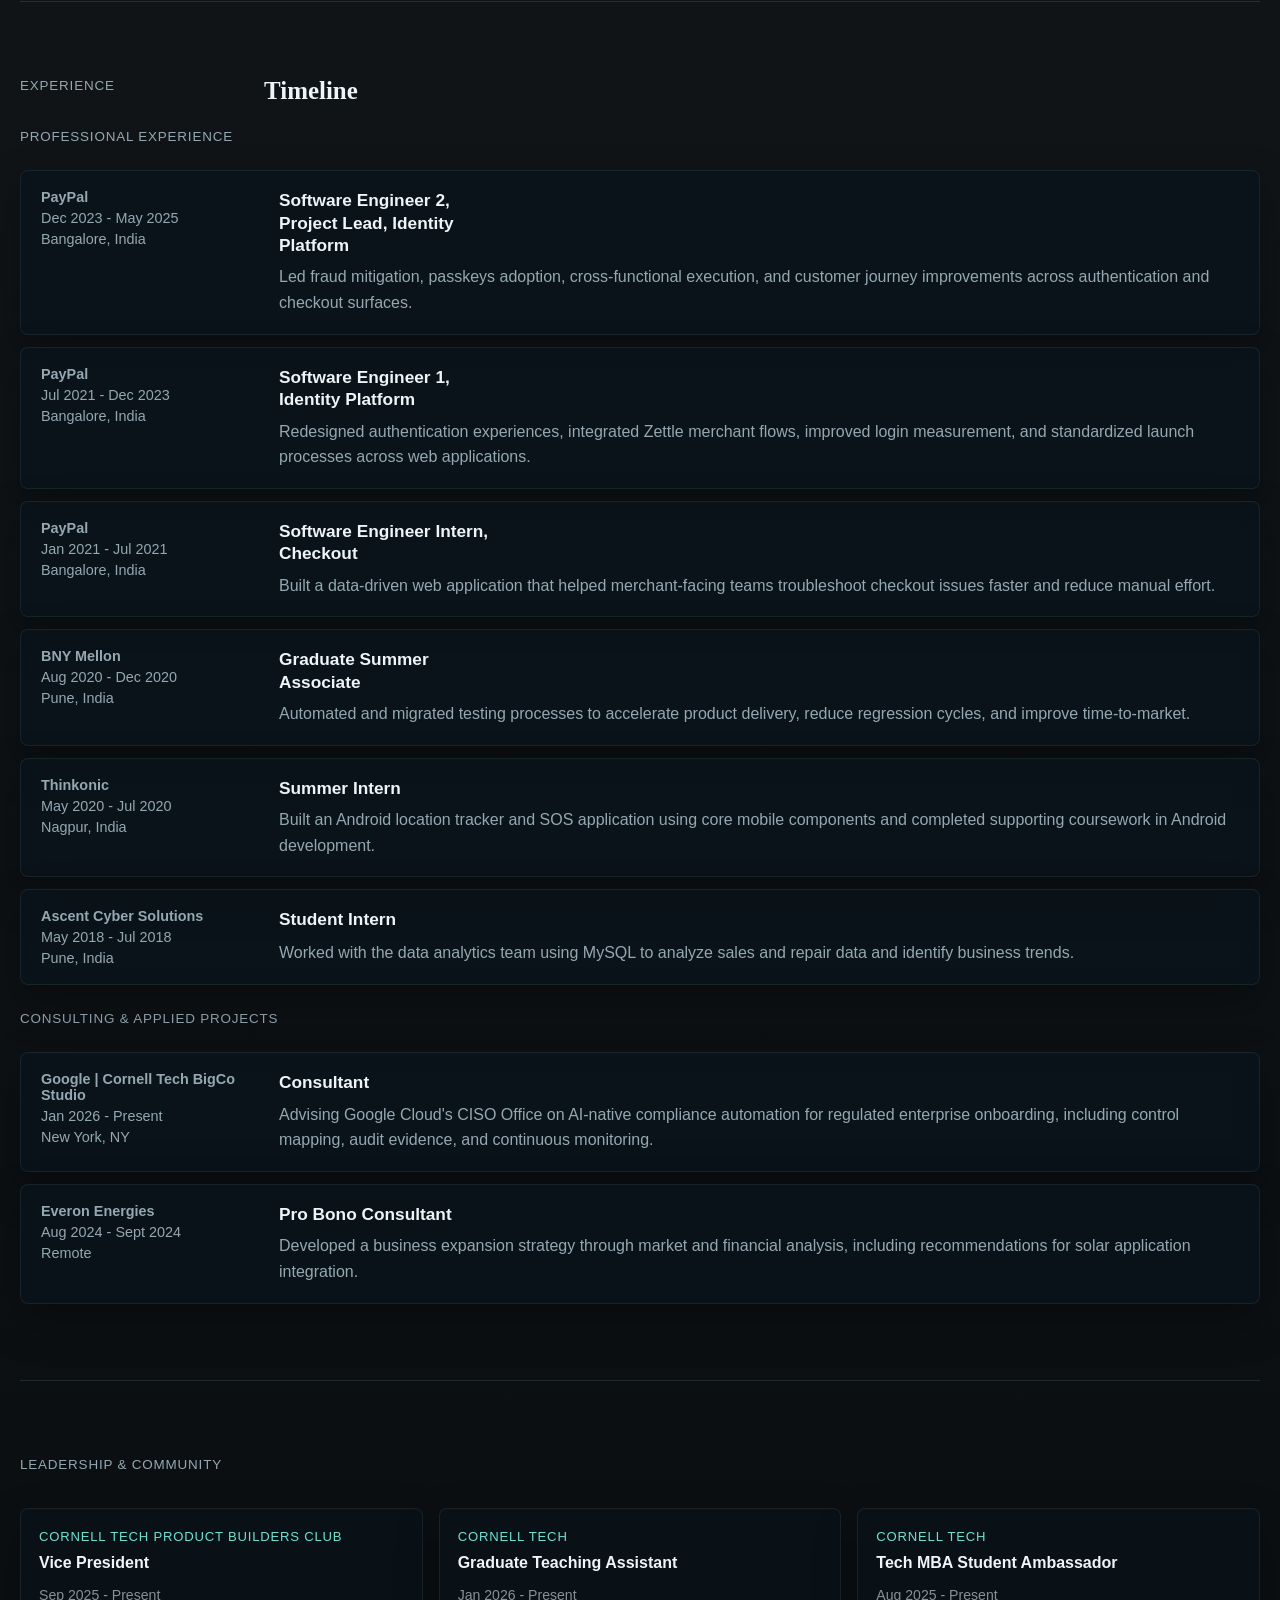
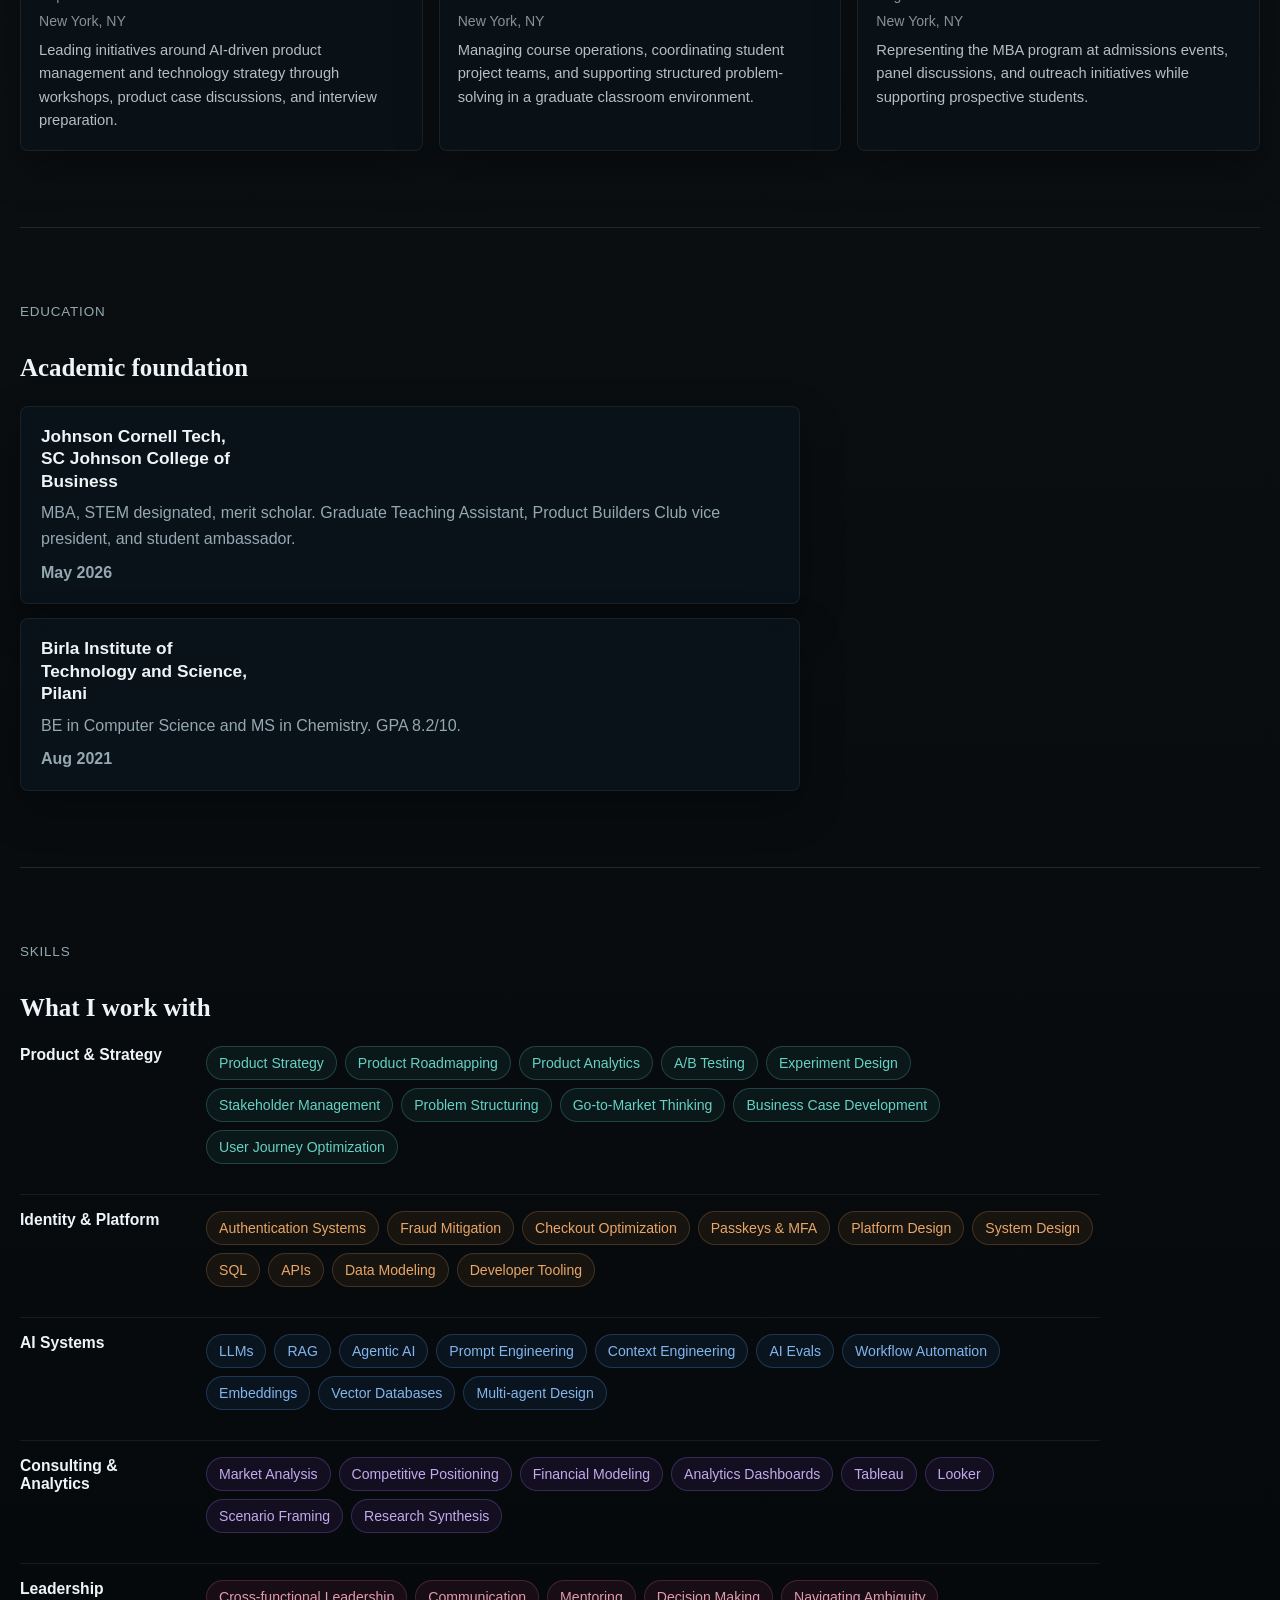
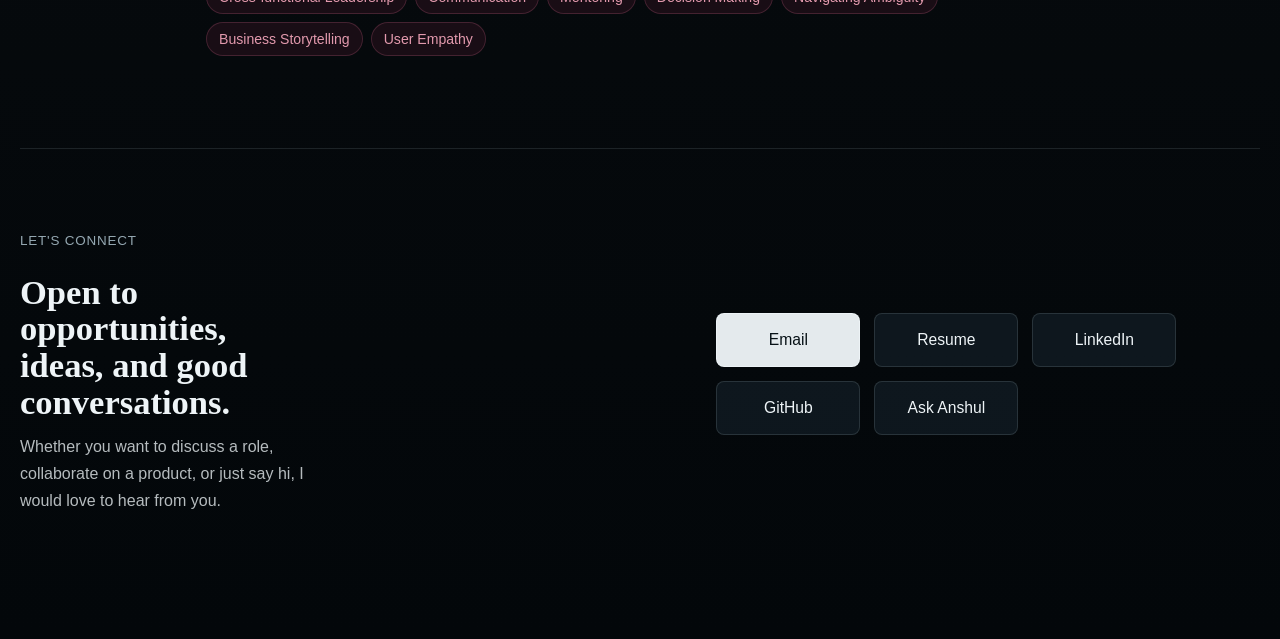
==== commit baff5477: "Add PostHog analytics and portfolio event tracking" ====
--- a/index.html
+++ b/index.html
@@ -21,7 +21,7 @@
           <a href="#work">Work</a>
           <a href="#story">Story</a>
           <a href="#experience">Experience</a>
-          <button class="nav-chat-trigger" type="button" data-open-chat>Ask Anshul</button>
+          <button class="nav-chat-trigger" type="button" data-open-chat data-chat-open-source="nav">Ask Anshul</button>
         </nav>
       </header>
 
@@ -82,6 +82,7 @@
                 type="button"
                 data-open-chat
                 data-chat-placeholder="Type your question..."
+                data-chat-open-source="hero"
               >
                 <span class="hero-chat-preview-prompt-label">Type your question...</span>
                 <span class="hero-chat-preview-prompt-subtle">Example: 30-second summary</span>
@@ -203,7 +204,7 @@
               <a class="connect-link" href="./Anshul_Shrivastava.pdf" target="_blank" rel="noreferrer">Resume</a>
               <a class="connect-link" href="https://www.linkedin.com/in/anshul-shrivastava-bits/" target="_blank" rel="noreferrer">LinkedIn</a>
               <a class="connect-link" href="https://github.com/anshul570" target="_blank" rel="noreferrer">GitHub</a>
-              <button class="connect-link" type="button" data-open-chat>Ask Anshul</button>
+              <button class="connect-link" type="button" data-open-chat data-chat-open-source="connect">Ask Anshul</button>
             </div>
           </div>
         </section>
@@ -254,6 +255,7 @@
     </aside>
 
     <script src="./content.js"></script>
+    <script src="./analytics.js"></script>
     <script src="./app.js"></script>
   </body>
 </html>
